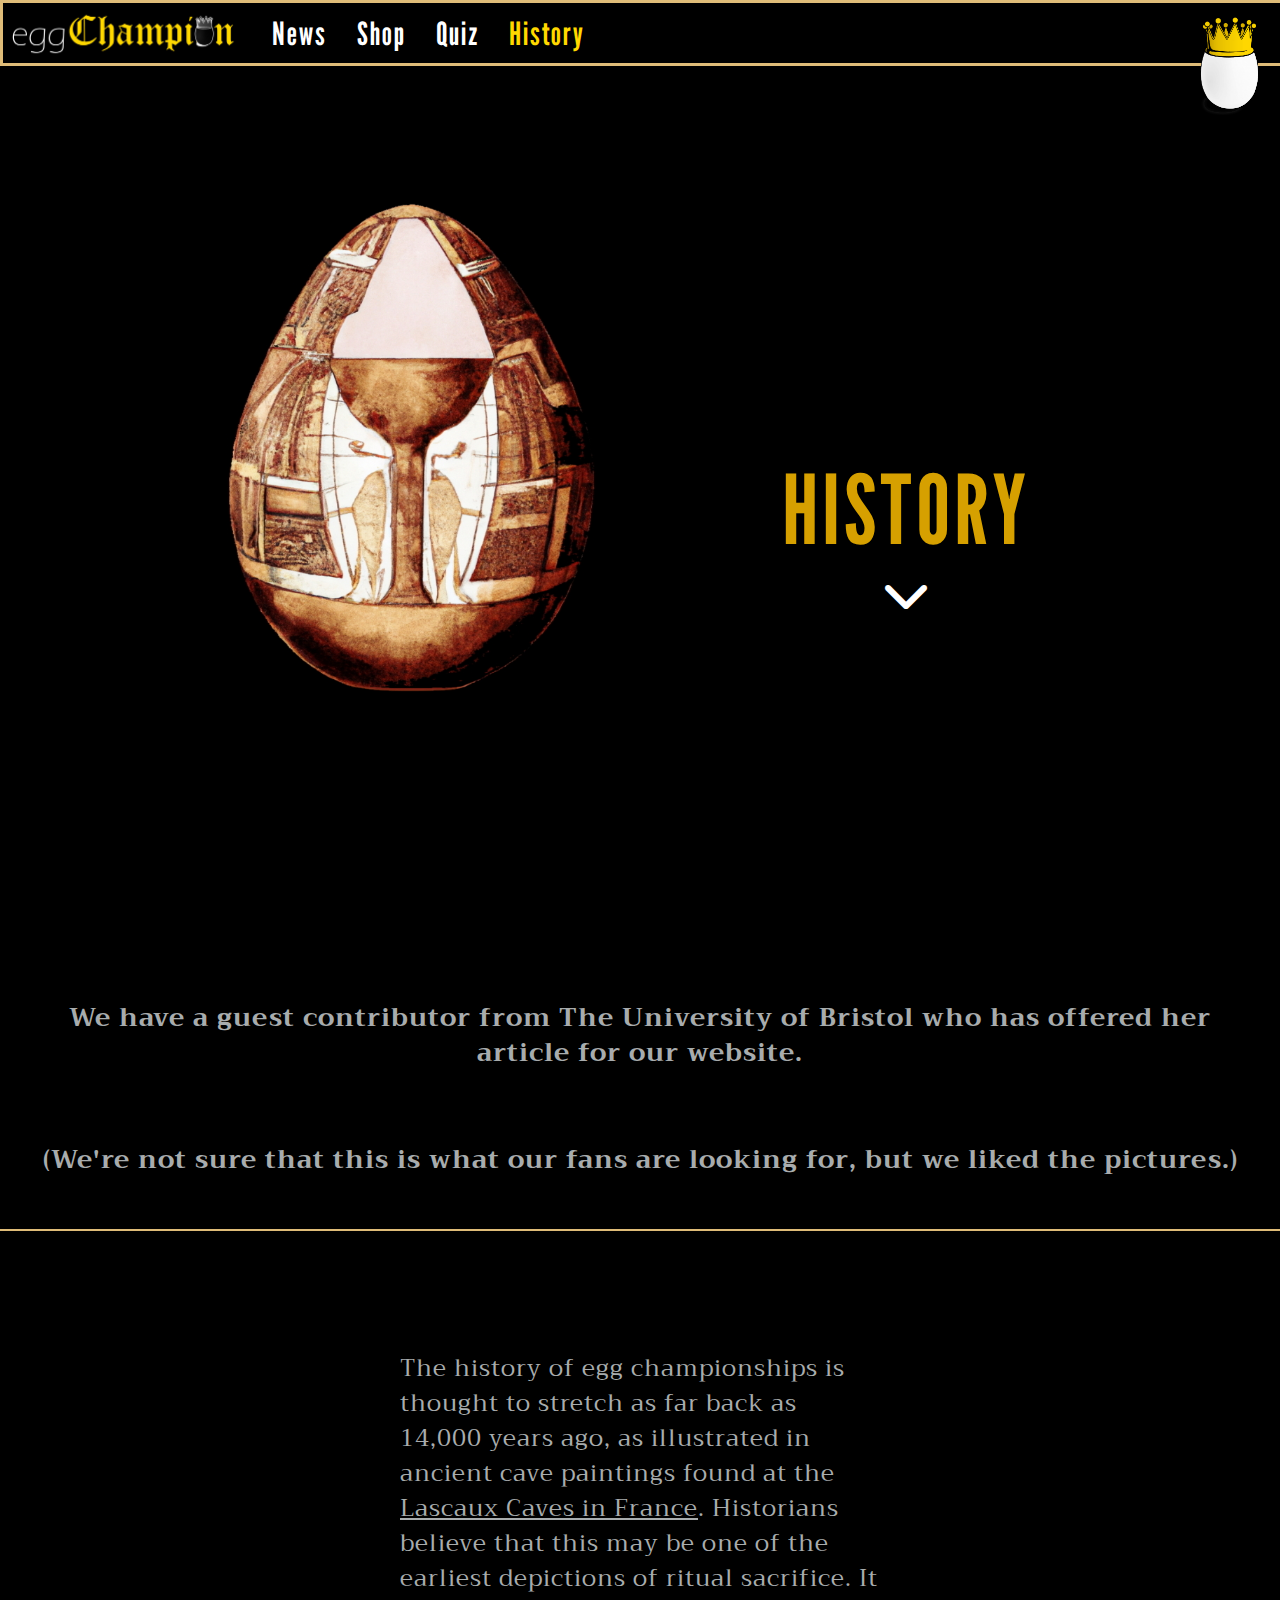
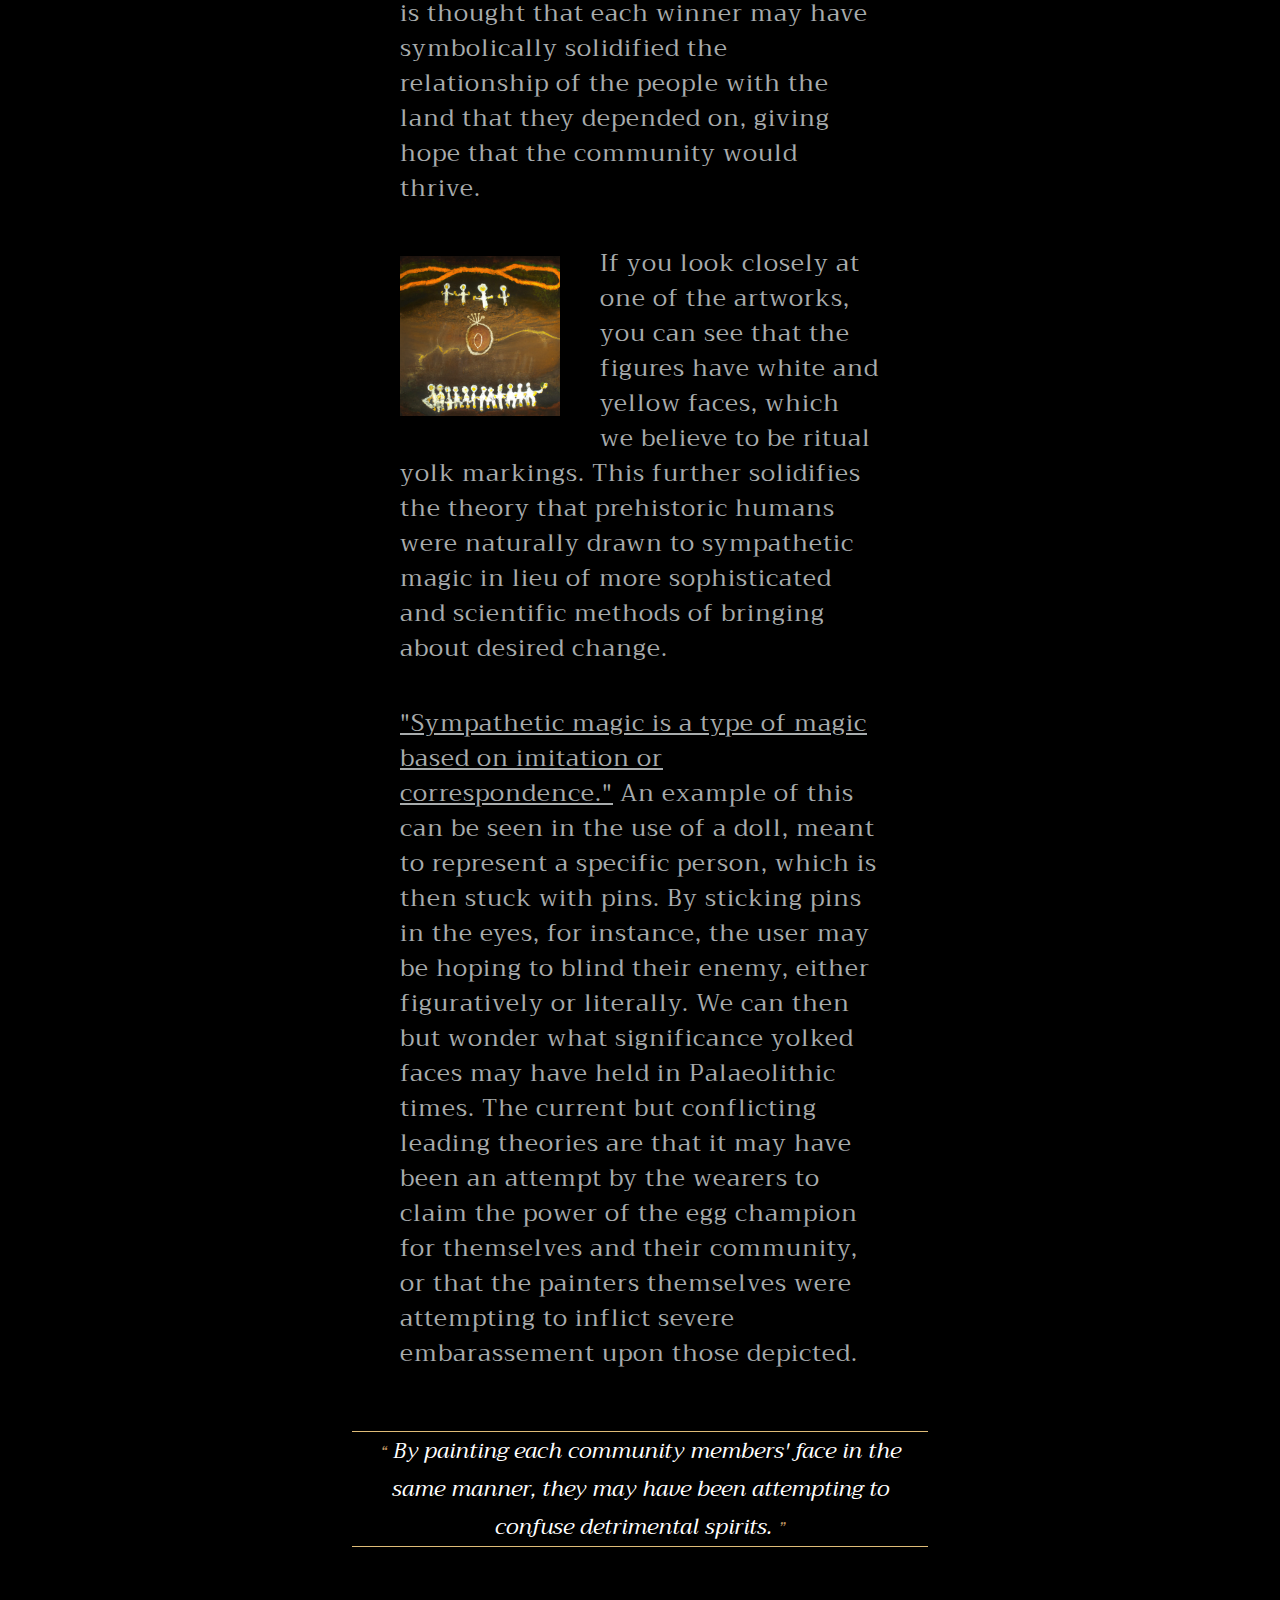
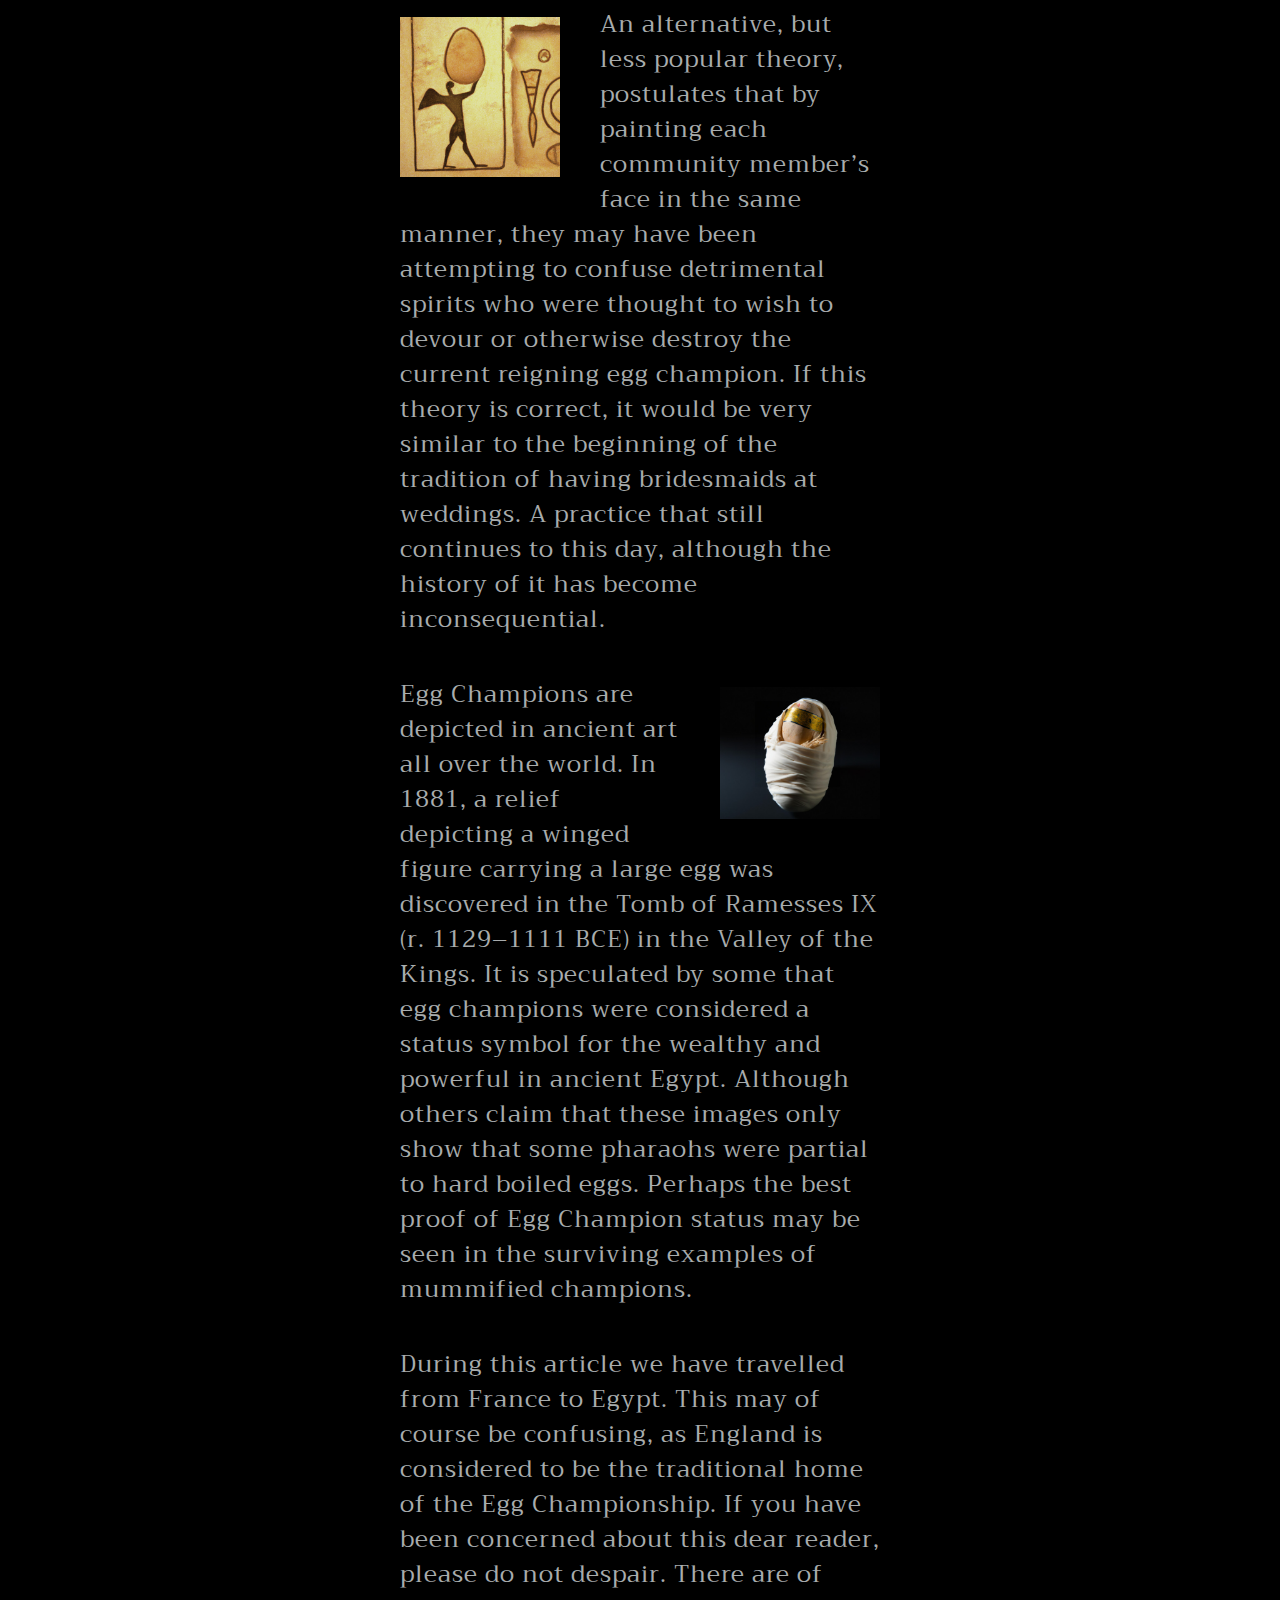
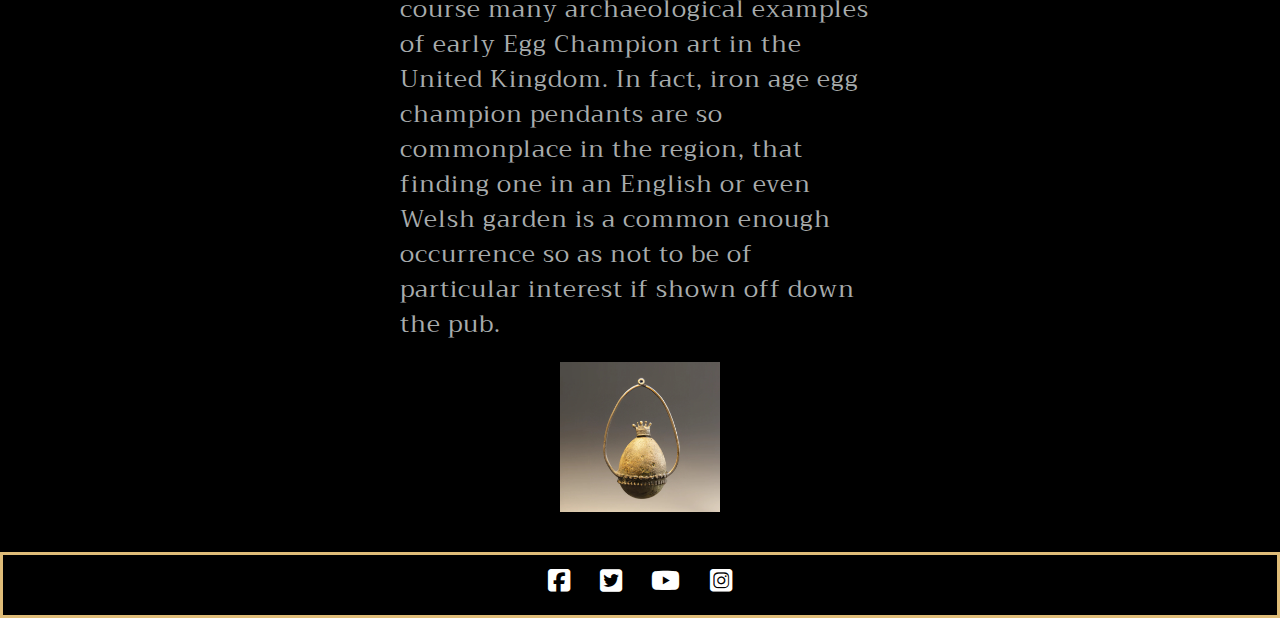
==== history.html @ 376326e5 "Tidy padding on all pages, in all views" ====
<!DOCTYPE html>
<html lang="en">
<head>
  <meta charset="utf-8">
  <meta name="viewport" content="width=device-width">
  <title>Egg Champion</title>
	<link rel="stylesheet" href="https://cdnjs.cloudflare.com/ajax/libs/font-awesome/6.2.0/css/all.min.css">
  <link href="assets/css/style.css" rel="stylesheet" type="text/css">
	<meta name="description"
    content="The official home of Egg Champion. Containing up-to-date sports news, history of this noble tradition, and tasteful merchandise.">
  <meta name="keywords" content="egg, champion, home page">
  <meta name="author" content="Egg Champion">
</head>
<body>
<!-- 	Menu -->
  <header>
		<a href="index.html">
			<img src="assets/images/left-logo-words.jpg" alt="Egg Champion Logo" id="left-logo">
		</a>
		<nav>
			<ul id="menu">
				<li>
					<a href="index.html"><img src="assets/images/right-logo.png" alt="Logo" id="left-logo-mobile-view"></a>
				</li>
				<li>
					<a href="news.html" aria-label="Go to our news page" class="not-active">News</a>
				</li>
				<li>
					<a href="shop.html" aria-label="Buy some tasteful merchandise" class="not-active">Shop</a>
				</li>
				<li>
					<a href="quiz.html" aria-label="Do our quiz" class="not-active">Quiz</a>
				</li>
				<li>
					<a href="history.html" aria-label="Go to our history page" class="active">History</a>
				</li>
			</ul>
		</nav>
	</header>
	<div id="right-logo"></div>
	<!-- 	Big Egg image and title -->
	<div class="title-div">
		<div class="title-text-container">
			<div class="title-image-and-text">
				<img src="assets/images/history-egg.jpg" alt="Ancient Egyptian Egg" class="title-img-size">
				<div class="title-text" id="history-title-text">
					<h1>History</h1>
					<a id="chevron7" href="#article" <i class="fa-solid fa-chevron-down"></i></a>
				</div>
			</div>
		</div>
	</div>
<!-- Article Intro -->
	<div class="page-intro margin-bottom mobile-padding">
		<p id="article">We have a guest contributor from The University of Bristol who has offered her article for our website.</p>
		<br>
		<p>(We're not sure that this is what our fans are looking for, but we liked the pictures.)</p>
		<br>
	</div>
	<hr>
<!-- 	Article  -->
	<div id="history-box">
		<div id="article">
		<div>
			<p class="article-text">
				The history of egg championships is thought to stretch as far back as 14,000 years ago, as illustrated in ancient cave paintings found at the <a href="https://simple.wikipedia.org/wiki/Lascaux" target="_blank">Lascaux Caves in France</a>. Historians believe that this may be one of the earliest depictions of ritual sacrifice. It is thought that each winner may have symbolically solidified the relationship of the people with the land that they depended on, giving hope that the community would thrive. 
			</p>
			<div>
				<figure>
        	<img src="assets/images/cave-art.png" class="img-left-wrap">
      	</figure>
			</div>
			<p class="article-text">
				If you look closely at one of the artworks, you can see that the figures have white and yellow faces, which we believe to be ritual yolk markings. This further solidifies the theory that prehistoric humans were naturally drawn to sympathetic magic in lieu of more sophisticated and scientific methods of bringing about desired change.
			</p>
		</div>
			<p class="article-text">
				 <a href="https://en.wikipedia.org/wiki/Sympathetic_magic#:~:text=Sympathetic%20magic%2C%20also%20known%20as,based%20on%20imitation%20or%20correspondence" target="_blank">"Sympathetic magic is a type of magic based on imitation or correspondence."</a> An example of this can be seen in the use of a doll, meant to represent a specific person, which is then stuck with pins. By sticking pins in the eyes, for instance, the user may be hoping to blind their enemy, either figuratively or literally. We can then but wonder what significance yolked faces may have held in Palaeolithic times. The current but conflicting leading theories are that it may have been an attempt by the wearers to claim the power of the egg champion for themselves and their community, or that the painters themselves were attempting to inflict severe embarassement upon those depicted.  
			</p>
			<div>
				<blockquote>
					By painting each community members' face in the same manner, they may have been attempting to confuse detrimental spirits.
				</blockquote>
			</div>
			<div>
			<figure>
        <img src="assets/images/egyptian-art.png" alt="Ancient Egyptian Art" class="img-left-wrap">
      </figure>
		</div>
		<p class="article-text">
				An alternative, but less popular theory, postulates that by painting each community member’s face in the same manner, they may have been attempting to confuse detrimental spirits who were thought to wish to devour or otherwise destroy the current reigning egg champion. If this theory is correct, it would be very similar to the beginning of the tradition of having bridesmaids at weddings. A practice that still continues to this day, although the history of it has become inconsequential. 
		</p>
		<div>
			<figure>
       	<img src="assets/images/egg-mummy.jpg" alt="Ancient Egyptian Egg Champion" class="img-right-wrap">
     	</figure>
		</div>
		<div>
			<p class="article-text">
				Egg Champions are depicted in ancient art all over the world. In 1881, a relief depicting a winged figure carrying a large egg was discovered in the Tomb of Ramesses IX (r. 1129–1111 BCE) in the Valley of the Kings. It is speculated by some that egg champions were considered a status symbol for the wealthy and powerful in ancient Egypt. Although others claim that these images only show that some pharaohs were partial to hard boiled eggs. Perhaps the best proof of Egg Champion status may be seen in the surviving examples of mummified champions. 
			</p>
			<p class="article-text">
				During this article we have travelled from France to Egypt. This may of course be confusing, as England is considered to be the traditional home of the Egg Championship. If you have been concerned about this dear reader, please do not despair. There are of course many archaeological examples of early Egg Champion art in the United Kingdom. In fact, iron age egg champion pendants are so commonplace in the region, that finding one in an English or even Welsh garden is a common enough occurrence so as not to be of particular interest if shown off down the pub.  
			</p>
		</div>
		<div>
			<figure>
        <img src="assets/images/pendant.jpg" id="necklace">
      </figure>
		</div>
	</div>
	</div>
	<footer>
		<ul class="social-networks">
			<li><a href="https://www.facebook.com" target="_blank"><i class="fa-brands fa-square-facebook"></i></a></li>
			<li><a href="https://www.twitter.com" target="_blank"><i class="fa-brands fa-square-twitter"></i></a></li>
			<li><a href="https://www.youtube.com/@egg_champion" target="_blank"><i class="fa-brands fa-youtube"></i></a></li>
			<li><a href="https://www.instagram.com/eggchampion/" target="_blank"><i class="fa-brands fa-square-instagram"></i></a></li>
		</ul>
	</footer>
</body>
</html>
---- assets/css/style.css ----
@import url(https://fonts.googleapis.com/css2?family=IM+Fell+Double+Pica&family=Trirong&family=League+Gothic);

* {
	margin:0;
	padding:0;
	border:0;
}

body {
	font-family: Trirong;
	color: white;
	background-color: black;
}

h1, h2, h3, h4 {
	font-family: "League Gothic";
	letter-spacing: 4px;
	color: #D6A000;
}

p {
	letter-spacing: 1px;
	line-height: 35px;
}

#left-logo {
	height: 100%;
	width: auto;
	float: left;
}

#left-logo-mobile-view {
	display: none;
}

#menu {
	font-size: 200%;
	list-style: none;
	letter-spacing: 2px;
	line-height: 60px;
}

#menu li {
	float: left;
	margin-left: 30px;
}

#menu a {
	font-family: "League Gothic";
	text-decoration: none;
}

#menu a:hover, #chevron1:hover, #chevron2:hover, #chevron3:hover, #chevron4:hover, #chevron5:hover, #chevron6:hover, #chevron7:hover, #chevron8:hover {
	color: #FFD800;
}

.active {
	color: #FFD800;
} 

.not-active {
	color: white;
}

header {
	background-color: black;
	height: 60px;
  border: 3px solid #dfbc78;
  width: 100vw;
  position: fixed;
  top: 0;
  left: 0;
	z-index: 2;
}

#right-logo {
  height: 100px;
  width: 100px;
  background-image: url("../images/right-logo.png");
  background-repeat: no-repeat;
  background-size: contain;
  background-position: right top;
  position: fixed;
  top: 15px;
  right: 15px;
	z-index: 3;
}

#big-egg-1 {
	height: 100vh;
	background: url("../images/big-egg-1.jpg") no-repeat center;
	background-size: cover;
	overflow: hidden;
	margin-top: 66px;
}

.text-container {
  position: relative;
  height: 100%;
}

#big-egg-1-text {
	font-size: 300%;
	font-family: "League Gothic";
	text-transform: uppercase;
	position: absolute;
	top: 50%;
  left: 80%;
  transform: translate(-50%, -50%);
	text-align: center;
}

#big-egg-1-mobile-text, #big-egg-2-mobile-text, #big-egg-3-mobile-text {
	display: none;
}

#big-egg-2 {
	height: 100vh;
	background: url("../images/big-egg-2.jpg") no-repeat center;
	background-size: contain;
	overflow: hidden;
}

#big-egg-2-text {
	font-size: 300%;
	font-family: "League Gothic";
	text-transform: uppercase;
	position: absolute;
	top: 50%;
  left: 20%;
  transform: translate(-50%, -50%);
	text-align: center;
}

#big-egg-3 {
	height: 100vh;
	background: url("../images/big-egg-3.jpg") no-repeat center;
	background-size: contain;
	overflow: hidden;
}

#big-egg-3-text {
	font-size: 300%;
	font-family: "League Gothic";
	text-transform: uppercase;
	position: absolute;
	top: 85%;
  left: 50%;
  transform: translate(-50%, -50%);
	text-align: center;
}

/* Title image and text for News, Shop, Quiz, Thankyou & History */

.title-div {
	height: 100vh;
}

.title-text-container {
	position: relative;
  height: 100%;
}

.title-image-and-text {
	position: absolute;
	top: 50%;
  left: 32%;
  transform: translate(-50%, -50%);
	object-fit: contain;
}

.title-img-size {
	height: 60vh;
	width: auto;
}

.title-text {
	font-size: 300%;
	font-family: "League Gothic";
	text-transform: uppercase;
	position: absolute;
  top: 50%;
  left: 100%;
	z-index: 2;
	text-align: center;
	white-space: nowrap;
}

#history-title-text {
	margin-left: 40%;
}

#egg-quiz-title-text {
	margin-left: 11%;
}

#news-title-text {
	margin-left: 50%;
}

#shop-title-text {
	margin-left: 52%;
}

#answers-title-text {
	margin-left: 3%;
}

/* ---------------------------------------------------- */

#chevron1, #chevron2, #chevron3, #chevron4, #chevron5, #chevron6, #chevron7, #chevron8 {
	color: white;
	text-decoration: none;
}

#quiz-egg {
	height: 100vh;
	background: url("../images/quiz-egg.jpg") no-repeat left;
	background-size: contain;
	overflow: hidden;
	margin-top: 66px;
}

input[name="mayo"] {
	accent-color: #313131;
}

.margin-bottom {
	margin-bottom: 120px;
}

#quiz-egg-text, #history-egg-text, #shop-egg-text, #news-egg-text {
	font-size: 300%;
	font-family: "League Gothic";
	text-transform: uppercase;
	position: absolute;
	top: 50%;
  left: 65%;
  transform: translate(-50%, -50%);
	text-align: center;
}

#small-print-right {
	float: right;
	margin-right: 5%;
	color: #A8ACAD;
	font-size: 16px;
}

#egg-quiz {
	margin-top: 40px;
	background: url("../images/toast.jpg") no-repeat center center;
	background-color: #313131;
	background-size: 60%;
}

#form {
	color: #F4F4F4;
	font-size: 24px;
	text-align: center;
}

#egg-quiz h2 {
	color: #F4F4F4;
	font-family: Trirong;
	font-weight: 550;
	letter-spacing: 2px;
	padding: 10px 20px;
	font-size: 26px;
}

table {
	margin-left:auto; 
  margin-right:auto;
  margin-bottom: 10px;
  text-align: center;
}

#history-egg {
	height: 100vh;
	background: url("../images/history-egg.jpg") no-repeat left;
	background-size: contain;
	overflow: hidden;
	margin-top: 66px;
}

select {
	font-size: 100%;
	color: black;
	border-radius: 10px;
	padding: 5px;
	background-color: #F4F4F4;
}

/* found this code here - https://stackoverflow.com/questions/3313456/css-borders-between-table-columns-only */
table td + td { 
	border-left:2px solid #F4F4F4; 
}
/* above */

input {
	font-size: 100%;
	border-radius: 10px;
	padding: 5px;
	background-color: #F4F4F4;
}

button {
	font-size: 100%;
	border-radius: 10px;
	padding: 5px;
	background-color: #DFBC78;
}

#reset {
	background-color: transparent;
	color: #F4F4F4;
}

input:hover {
	background-color: #DFBC78;
}
      
select:hover {
  background-color: #DFBC78;
}

#small-print-left {
	margin-left: 5%;
	color: #A8ACAD;
}

/* Took code for iframe-container and iframe from [w3schools] (https://www.w3schools.com/howto/howto_css_responsive_iframes.asp) and [Stack Overflow] (https://stackoverflow.com/questions/8366957/how-to-center-an-iframe-horizontally) */

.iframe-container {
	position: relative;
  overflow: hidden;
  padding-top: 56.25%;
}

iframe {
	position: absolute;
  top: 0;
  left: 0;
  bottom: 0;
  right: 0;
  width: 70%;
  height: 70%;
	display: block;
	margin: 0 auto;
}

footer {
	height: 60px;
	background-color: black;
	border: 3px solid #dfbc78;
/* 	position: fixed;
	width: 100vw; */
	bottom: 0;
}

.social-networks {
	text-align: center;
	line-height: 60px;
}

.social-networks li {
	display: inline;
}

#youtube-button, .social-networks i {
	font-size: 160%;
	padding: 1%;
	color:white;
}

#youtube-button:hover, li i:hover {
	color: #FFD800;
}

.active {
	color: #FFD800;
}

/* Took this class code from https://www.thoughtco.com/wrapping-text-around-image-3466530#:~:text=Enter%20.,the%20text%20wraps%20around%20it. And edited it*/
.img-right-wrap {
	float: right; 
	padding: 30px 80px 30px 40px;
	width: 25%;
}

.img-left-wrap {
	float: left; 
	padding: 30px 40px 30px 80px;
	width: 25%;
}

#article {
	padding: 20px 0;
	background: rgba(0,0,0,0.80);
}

.article-text {
	font-size: 24px;
	padding: 20px 80px 20px 80px;
	color: #A8ACAD;
}

.article-text a{
	text-decoration: underline; 
	color: #A8ACAD;
}

/* Partly stolen from https://css-tricks.com/snippets/css/simple-and-nice-blockquote-styling/ and http://www.java2s.com/Code/HTMLCSS/Tags/borderforblockquote.htm*/
blockquote {
	text-align: center;
  quotes: "“" "”" "‘" "’";
	font-size: 22px;
	font-style: italic;
	width: 90%;
	margin: 40px auto;
	
	border-top-style: solid;
  border-top-width: 1px;
  border-top-color: #dfbc78;
	
	border-bottom-style: solid;
  border-bottom-width: 1px;
  border-bottom-color: #dfbc78;
}

/* Next two are partly stolen from https://css-tricks.com/quoting-in-html-quotations-citations-and-blockquotes/ */
blockquote::before {
  content: open-quote;
	font-size: 18px;
	color: #bb9260;
}

blockquote::after {
  content: close-quote;
	font-size: 18px;
	color: #bb9260;
}

#necklace {
	width: 25%;
	display: block;
  margin-left: auto;
  margin-right: auto;
	margin-bottom: 20px;
}

hr {
	border: 1px solid #dfbc78;
}

#history-box {
	background-image: url("../images/egg-timer.jpg");
	background-repeat: no-repeat;
	background-size: cover;
	background-attachment: fixed;
	width: 50%;
	margin: 0 auto;
}

#shop-egg {
	height: 100vh;
	background: url("../images/shop-egg.jpg") no-repeat left;
	background-size: contain;
	overflow: hidden;
	margin-top: 66px;
}

#shop-box {
	background-image: url("../images/feet.jpg");
  background-repeat: no-repeat;
  background-size: contain;
	background-position: center right;
	margin-right: 220px;
}

#shop-info {
  font-size: 26px;
  text-align: center;
  color: #A8ACAD;
  padding-top: 40px;
	padding-bottom: 40px;
	background: rgba(0,0,0,0.80);
	line-height: 2;
}

.zazzle-image {
	max-width: 80%;
	max-height: auto;
}

/* Took the next two blocks from https://www.w3schools.com/howto/howto_css_three_columns.asp. Spliced with zazzle code. I don't understand what the point of 'content' is here */
.column {
	float: left;
  width: 33.33%;
	text-align: center;
	line-height:150%;
	padding: 120px 0;
}

.left, .right {
  width: 33.33%;
}

.middle {
  width: 33.33%;
}

.row {
	background: #313131;
}

.row:after {
  content: "";
  display: table;
  clear: both;
}

.shop-links {
	color: white;
	text-decoration: none; 
	text-align: center;
	font-size: 24px;
}

#news-egg {
	height: 100vh;
	background: url("../images/news-egg.jpg") no-repeat left;
	background-size: contain;
	overflow: hidden;
	margin-top: 66px;
}

#results, #shop-info, #article {
	padding-top: 100px;
}

.page-intro {
	font-size: 26px;
  text-align: center;
  color: #A8ACAD;
	line-height: 2;
	font-weight: bold; 
	padding-bottom: 20px;
}

a {
	font-family: Trirong;
	color: #A8ACAD;
}

a:hover {
	color: #FFD800;
}

#menu a:hover {
	color: #FFD800;
}

.vs-background {
	height: 100vh;
	background: url("../images/vs-background.jpg") no-repeat center;
	background-size: cover;
	overflow: hidden;
	border: 3px solid #dfbc78;
}

#vs-background-flipped {
	height: 100vh;
	background: url("../images/vs-background-flipped.jpg") no-repeat center;
	background-size: cover;
	overflow: hidden;
	border: 3px solid #dfbc78;
}

.vs-background-text {
	font-size: 500%;
	font-family: "League Gothic";
	text-transform: uppercase;
	position: absolute;
	top: 50%;
  left: 50%;
  transform: translate(-50%, -50%);
	text-shadow: -10px 10px 1px black;
	z-index: 2;
}

.vs-background-text-2 {
	font-size: 200%;
	font-family: "League Gothic";
	text-transform: uppercase;
	position: absolute;
	top: 10%;
  left: 10%;
  transform: translate(-50%, -50%);
	text-shadow: -10px 10px 1px black;
}

.vs-name-left {
	font-size: 200%;
	font-family: "League Gothic";
	text-transform: uppercase;
	top: 70vh;
  left: 25vw;
  transform: translate(-50%, -50%);
	text-shadow: -10px 10px 1px black;
	z-index: 1;
	position: absolute;
  text-align: center;
}

.vs-name-right {
	font-size: 200%;
	font-family: "League Gothic";
	text-transform: uppercase;
	top: 70vh;
  left: 74.5vw;
  transform: translate(-50%, -50%);
	text-shadow: -10px 10px 1px black;
	z-index: 1;
	position: absolute;
  text-align: center;
}

.winner {
	font-size: 600%;
	font-family: "League Gothic";
	text-transform: uppercase;
	position: absolute;
  top: 45%;
  left: 30%;
	transform: rotate(-20deg)
             skew(-20deg);
	text-shadow: 3px 0 0 #000, 0 -3px 0 #000, 0 3px 0 #000, -3px 0 0 #000;
	z-index: 2;
}

#round2, #round3 {
	font-size: 200%;
	font-family: "League Gothic";
	text-transform: uppercase;
	position: absolute;
	top: 10%;
  left: 10%;
  transform: translate(-50%, -50%);
	text-shadow: -10px 10px 1px black;
}

#results {
	font-size: 500%;
	font-family: "League Gothic";
	text-transform: uppercase;
	text-align: center;
	Margin-bottom: 20px;
}

.vs-left {
	position: absolute;
	top: 50%;
  left: 25%;
  transform: translate(-50%, -50%);
	object-fit: contain;
}

.vs-right {
	position: absolute;
	top: 50%;
  left: 75%;
  transform: translate(-50%, -50%);
	object-fit: contain;
}

.img-size {
	height: 60vh;
	width: auto;
}

/* Thankyou page */

#answers {
	font-family: Trirong;
	font-size: 2em;
	text-transform: none;
	margin-bottom: 100px;
	text-align: center;
}

.questions {
	text-decoration: underline solid #dfbc78 2px;
	color: #dfbc78;
	font-weight: bold;
}

@media screen and (min-width: 1366px) and (max-width: 1618px) {
	#quiz-egg-text, #history-egg-text, #shop-egg-text, #news-egg-text {
	  left: 75%;
	}

	#big-egg-1-text {
		left: 85%;
	}

	#big-egg-2-text {
		left: 15%;
	}

	#history-box {
		width: 70%;
	}
}

@media screen and (max-width: 1365px) {
	#big-egg-1, #big-egg-2, #big-egg-3, #history-egg, #shop-egg, #news-egg, #quiz-egg {
		height: 60vh;
		background-position: center center;
	}
	
	.margin-bottom {
		margin-bottom: 0;
	}

	#big-egg-1-text, #big-egg-2-text, #big-egg-3-text, #history-egg-text, #news-egg-text, #quiz-egg-text, #shop-egg-text {
		display: none;
	}

	#big-egg-1-mobile-text, #big-egg-2-mobile-text, #big-egg-3-mobile-text {
		display: block;
		font-size: 200%;
		font-family: "League Gothic";
		text-transform: uppercase;
		text-align: center;
	}

	#shop-box {
	  margin: 0;
		padding: 0;
		background: transparent;
	}

	#shop-info {
		padding: 10px;
	}

	.mobile-padding {
		padding: 0 30px;
	}

/* Quiz */

	#egg-quiz {
		background-size: cover;
	}

@media screen and (max-width: 912px) {
	.img-size {
		width: 40vw;
		height: auto;
	}

	.winner {
		font-size: 5vw;
		text-shadow: none;
		background-color: black;
		top: 48%;
  	left: 33%;
	}

	.vs-background-text {
		font-size: 10vw;
		text-shadow: none;
		background-color: black;
		padding: 4px;
	}

	.vs-background-text-2, #round2, #round3 {
		font-size: 10vw;
		text-shadow: none;
		background-color: black;
		text-align: center;
		top: 10%;
	  left: 50%;
		margin-top: 10%;
		padding: 4px;
	}

	.vs-name-left {
		font-size: 5vw;
		top: 70%;
	  left: 25%;
		text-shadow: none;
		background-color: black;
		padding: 4px;
		position: relative;
	}

	.vs-name-right {
		font-size: 5vw;
		top: 70%;
	  left: 74.5%;
		text-shadow: none;
		background-color: black;
		padding: 4px;
		position: relative;
	}

	.column {
		float: none;
  	width: 100%;
		text-align: center;
		line-height:150%;
		padding: 20px 0;
	}

	.zazzle-image {
		width: 70vw;
	}

/* 	Page title image and text for news, shop, quiz & history */
	
	.title-text {
		position: static;
		margin: 0 auto;
		font-size: 150%;
		white-space: normal;
	}

	.title-image-and-text {
		top: 50%;
	  left: 50%;
	}

	.title-img-size {
		width: 60vw;
		height: auto;
	}

	#form {
	font-size: 18px;
}

	#egg-quiz h2 {
		font-size: 16px;
	}

	#small-print-left {
		margin-left: 30px;
	}

	#history-title-text, #egg-quiz-title-text, #news-title-text, #shop-title-text {
		margin-left: 0;
	}

}

/* 	---------------------------- */
	
@media screen and (max-width: 689px) {
	#left-logo {
		display:none;
	}

	#right-logo {
		display:none;
	}

	#left-logo-mobile-view {
		display: inline;
		height: 60px;
		margin-left: -12px;
	}

	#menu li {
		margin-left: 15px;
	}

	/* 	Index */
	#big-egg-2, #big-egg-3 {
		background-size: cover;
	}

	/* 	History */
	#article {
		padding: 6px 6px;
		background: rgba(0,0,0,0.80);
	}

	#history-box {
		background-image: none;
		width: 100%;
		margin: 0;
	}

 	.page-intro {
		font-size: 18px;
	}

	#shop-info {
	  font-size: 18px;
	}
	
	.article-text {
		font-size: 16px;
		padding: 13px 13px;
		color: #A8ACAD;
	}

	blockquote {
		font-size: 18px;
		margin-top: 15px;
	}

	.shop-links {
		color: white;
		text-decoration: none; 
		text-align: center;
		font-size: 18px;
	}

	.img-right-wrap, .img-left-wrap, #necklace {
		float: none;
		padding: 0;
		width: 80vw;
		margin: auto 0;
	}
}

@media screen and (max-width: 355px) {
	#menu {
    font-size: 140%;
	}
}

@media screen and (min-width: 944px) and (max-width: 1417px) { 
  #big-egg-1, #big-egg-2, #big-egg-3, .container {
		height: 70vw;
	}

	#big-egg-1-text, #big-egg-2-text, #big-egg-3-text {
		position: static;
		text-align: center;
		font-size: 400%;
	}

	#egg-quiz {
		background-size: cover;
	}
	
}

@media screen and (max-width: 944px) {
	#left-logo {
		display:none;
	}

	#right-logo {
		display:none;
	}

	#left-logo-mobile-view {
		display: inline;
		height: 60px;
		margin-left: -12px;
	}

	#menu li {
		margin-left: 15px;
	}
	
	#big-egg-1, #big-egg-2, #big-egg-3, .container {
		height: 100vw;
	}

	#big-egg-1-text, #big-egg-2-text, #big-egg-3-text, #history-egg-text, #shop-egg-text {
	position: static;
	text-align: center;
	font-size: 200%;
	}

/* 	#quiz-egg, #history-egg, #shop-egg {
		width: 100%;
		background-position: center;
	} */

	#quiz-egg-text {
		position: static;
		font-size: 200%;
	}
	
	#egg-quiz {
		background-size: cover;
	}

	#egg-quiz-text {
		position: static;
		font-size: 200%;
	}

	.article-text {
		padding: 25px 10px;
		text-align: start;
	}

	#necklace {
		margin-bottom: 35px;
	}

	.img-right-wrap, .img-left-wrap, #necklace {
		float: none;
		padding: 10px;
		width: 90%;
	}

	.margin-bottom {
		margin-bottom: 10px;
	}
	
	#shop-box {
	  margin-right: 0;
		background: transparent;
		background-size: contain;
	}

	#shop-info {
		padding: 0 10px 40px 10px;
	}

	#shop-background {
		background: #313131;
	}

	.column {
  	width: 100%;
		text-align: center;
		line-height:150%;
		padding: 60px 0;
	}

	#history-box {
		background-position: center top;
		width: 85%;
		margin: 0 auto;
		background-attachment: fixed;
	}
	
}
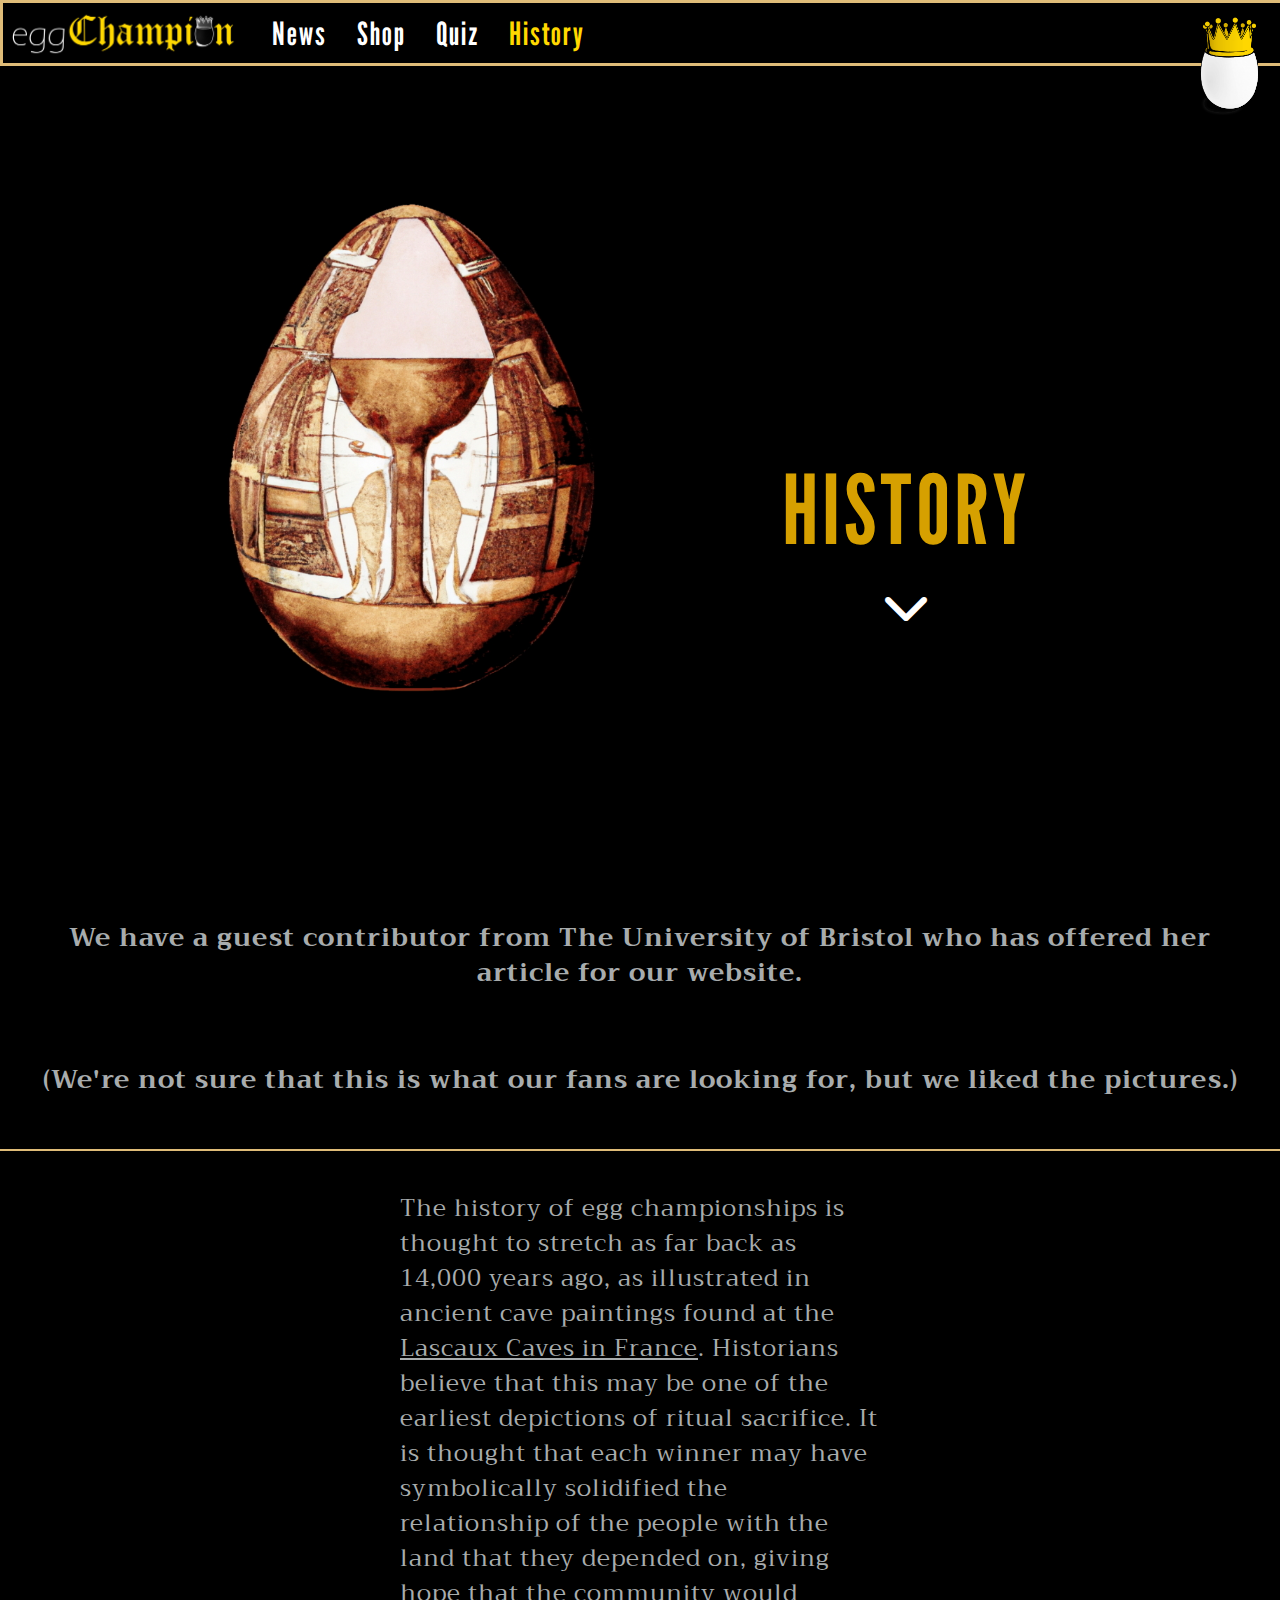
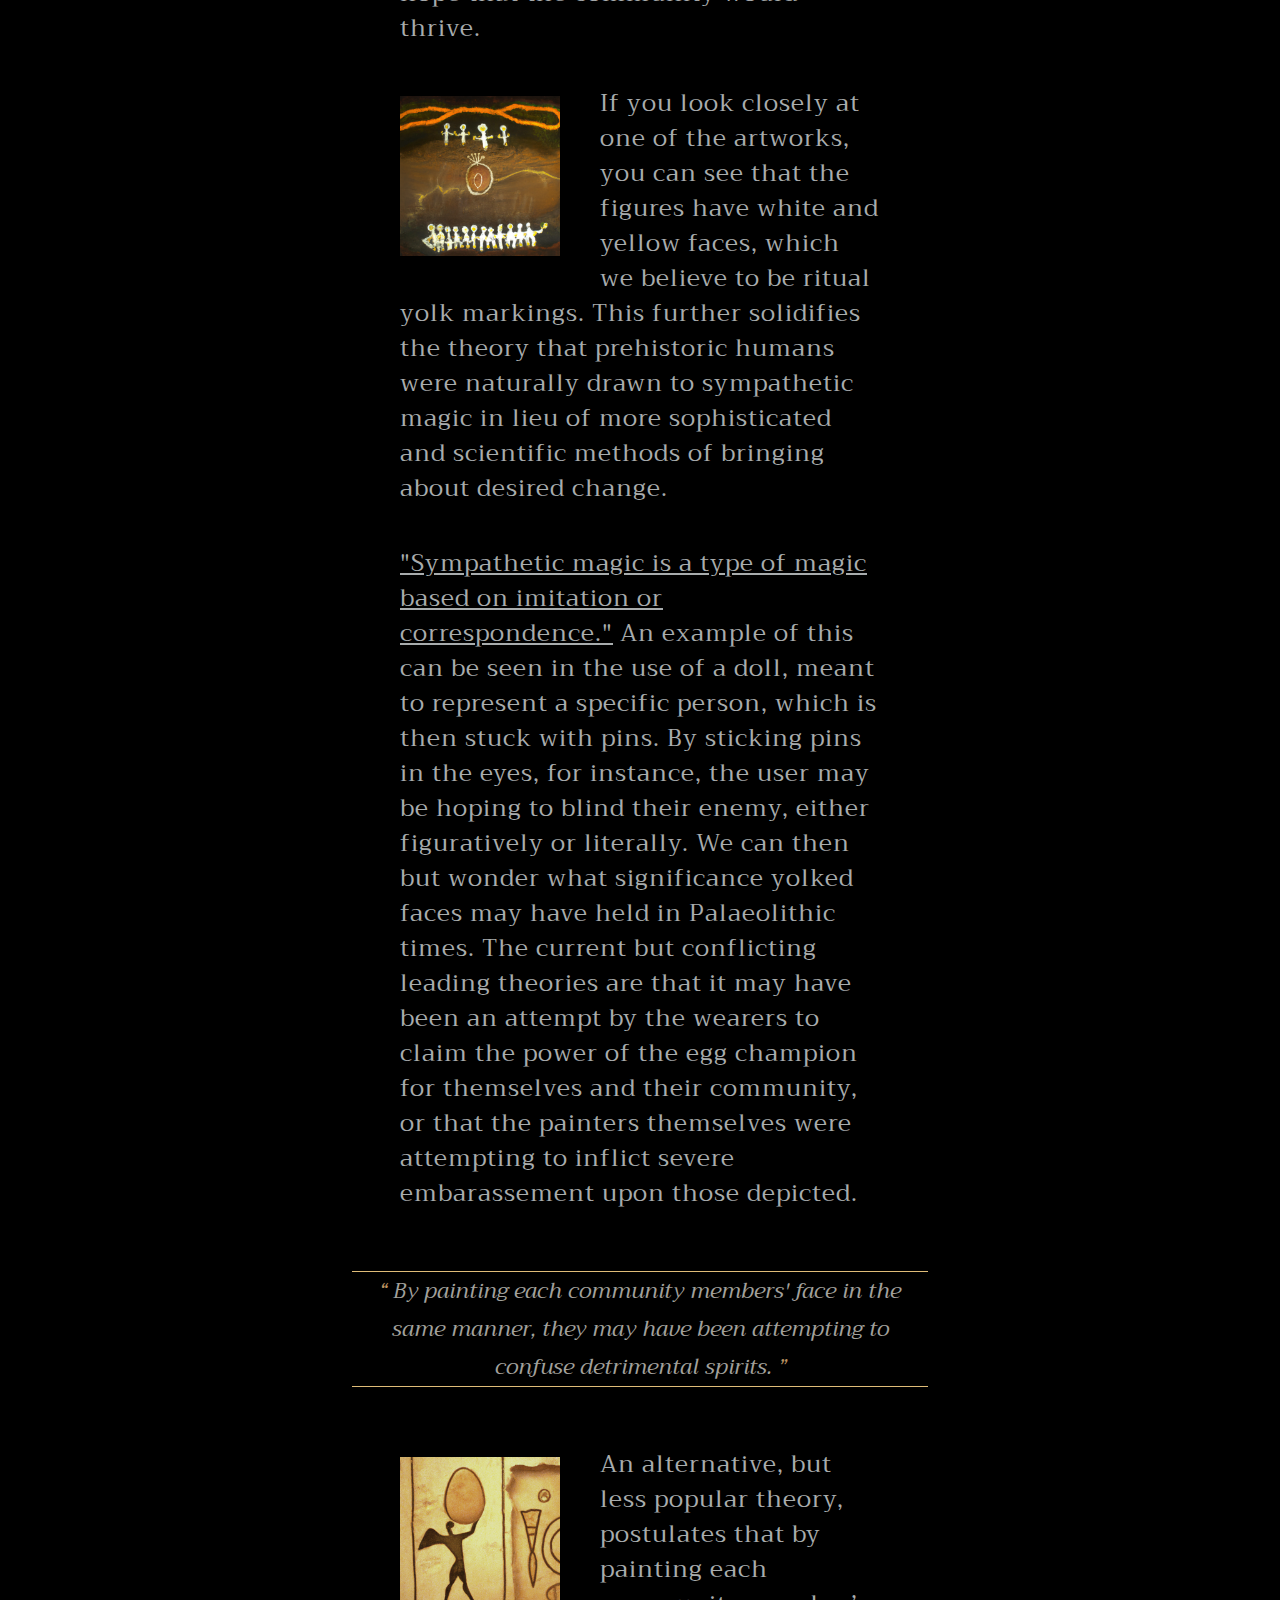
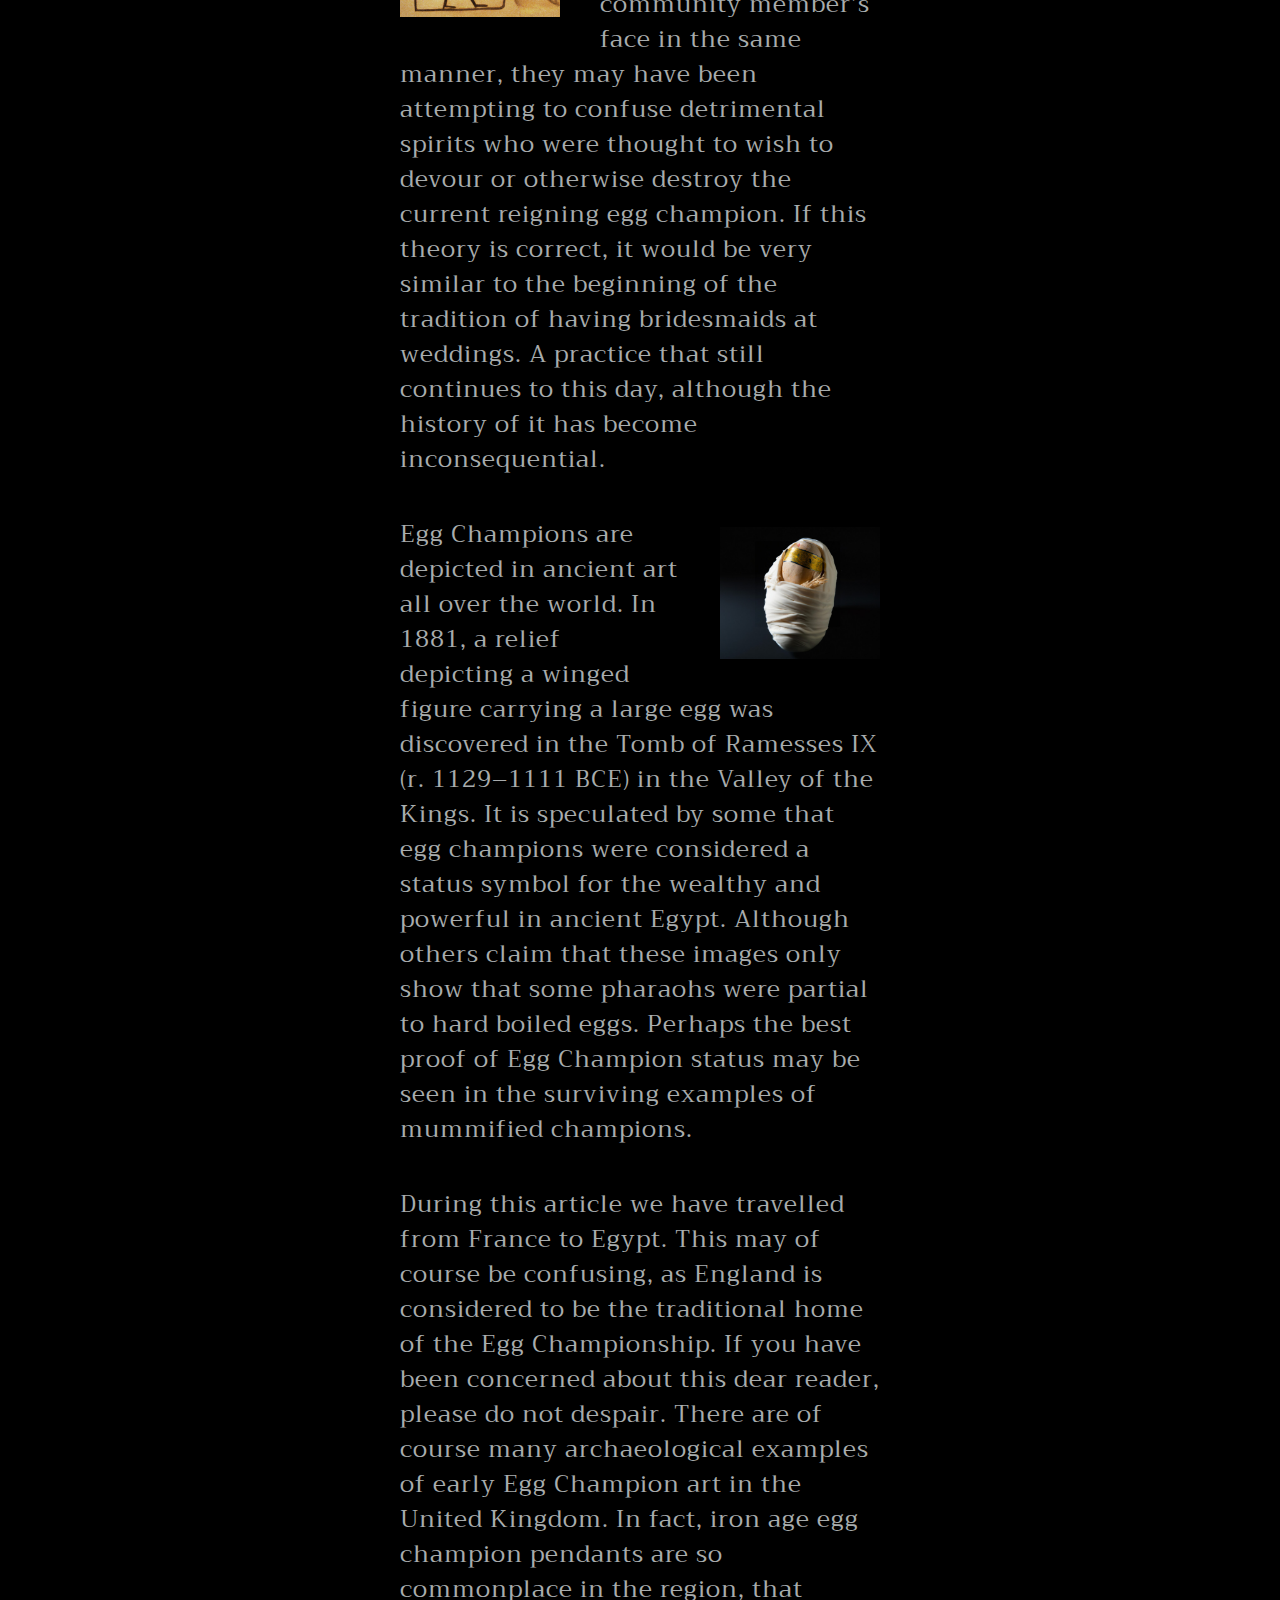
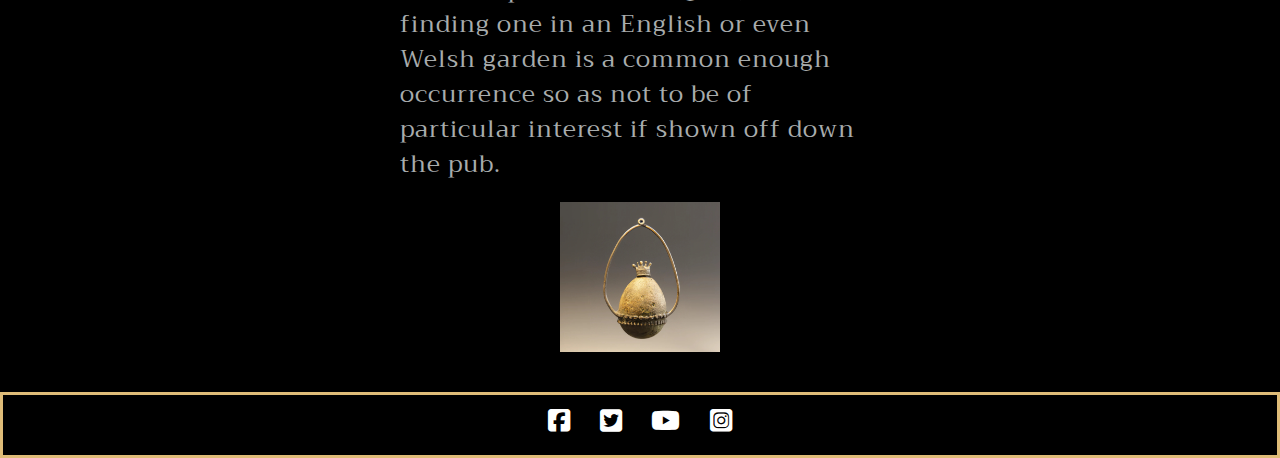
==== commit 3c03ced4: "Tidy CSS code into sections" ====
--- a/history.html
+++ b/history.html
@@ -40,7 +40,7 @@
 	<div id="right-logo"></div>
 	<!-- 	Big Egg image and title -->
 	<div class="title-div">
-		<div class="title-text-container">
+		<div class="text-container">
 			<div class="title-image-and-text">
 				<img src="assets/images/history-egg.jpg" alt="Ancient Egyptian Egg" class="title-img-size">
 				<div class="title-text" id="history-title-text">
--- a/assets/css/style.css
+++ b/assets/css/style.css
@@ -8,7 +8,7 @@
 
 body {
 	font-family: Trirong;
-	color: white;
+	color: #a2a19c;
 	background-color: black;
 }
 
@@ -22,6 +22,54 @@
 	letter-spacing: 1px;
 	line-height: 35px;
 }
+
+/* ------------------------------ Misc ----------------------------------- */
+
+#menu a:hover, #chevron1:hover, #chevron2:hover, #chevron3:hover, #chevron4:hover, #chevron5:hover, #chevron6:hover, #chevron7:hover, #chevron8:hover {
+	color: #FFD800;
+}
+
+#chevron1, #chevron2, #chevron3, #chevron4, #chevron5, #chevron6, #chevron7, #chevron8 {
+	color: white;
+	text-decoration: none;
+}
+
+#youtube-button, .social-networks i {
+	font-size: 160%;
+	padding: 1%;
+	color:white;
+}
+
+#youtube-button:hover, li i:hover {
+	color: #FFD800;
+}
+
+.active {
+	color: #FFD800;
+}
+
+hr {
+	border: 1px solid #dfbc78;
+}
+
+#results, #shop-info, #article {
+	padding-top: 100px;
+}
+
+.page-intro {
+	font-size: 26px;
+  text-align: center;
+  color: #A8ACAD;
+	line-height: 2;
+	font-weight: bold; 
+	padding-bottom: 20px;
+}
+
+a {
+	color: #A8ACAD;
+}
+
+/* ------------------------------ Header ----------------------------------- */
 
 #left-logo {
 	height: 100%;
@@ -50,7 +98,7 @@
 	text-decoration: none;
 }
 
-#menu a:hover, #chevron1:hover, #chevron2:hover, #chevron3:hover, #chevron4:hover, #chevron5:hover, #chevron6:hover, #chevron7:hover, #chevron8:hover {
+#menu a:hover {
 	color: #FFD800;
 }
 
@@ -86,6 +134,90 @@
 	z-index: 3;
 }
 
+/* ----------------------------- Footer ---------------------------------- */
+
+footer {
+	height: 60px;
+	background-color: black;
+	border: 3px solid #dfbc78;
+	bottom: 0;
+}
+
+.social-networks {
+	text-align: center;
+	line-height: 60px;
+}
+
+.social-networks li {
+	display: inline;
+}
+
+/* ------------------------- Page Title Text ------------------------------ */
+
+#big-egg-1-text, #big-egg-2-text, #big-egg-3-text, .title-text, #quiz-egg-text, #history-egg-text, #shop-egg-text, #news-egg-text {
+	font-size: 300%;
+	text-transform: uppercase;
+	position: absolute;
+	text-align: center;
+}
+
+#big-egg-1-text, #big-egg-2-text, #big-egg-3-text {
+	transform: translate(-50%, -50%);
+}
+
+/* ------Title image and text spacing for News, Shop, Quiz, Thankyou & History -----*/
+
+.title-div {
+	height: 100vh;
+}
+
+.text-container {
+	position: relative;
+  height: 100%;
+}
+
+.title-image-and-text {
+	position: absolute;
+	top: 50%;
+  left: 32%;
+  transform: translate(-50%, -50%);
+	object-fit: contain;
+}
+
+.title-img-size {
+	height: 60vh;
+	width: auto;
+}
+
+.title-text {
+  top: 50%;
+  left: 100%;
+	z-index: 2;
+	white-space: nowrap;
+}
+
+#history-title-text {
+	margin-left: 40%;
+}
+
+#egg-quiz-title-text {
+	margin-left: 11%;
+}
+
+#news-title-text {
+	margin-left: 50%;
+}
+
+#shop-title-text {
+	margin-left: 52%;
+}
+
+#answers-title-text {
+	margin-left: 3%;
+}
+
+/* --------------------------- Index Page -------------------------------- */
+
 #big-egg-1 {
 	height: 100vh;
 	background: url("../images/big-egg-1.jpg") no-repeat center;
@@ -94,20 +226,9 @@
 	margin-top: 66px;
 }
 
-.text-container {
-  position: relative;
-  height: 100%;
-}
-
 #big-egg-1-text {
-	font-size: 300%;
-	font-family: "League Gothic";
-	text-transform: uppercase;
-	position: absolute;
 	top: 50%;
   left: 80%;
-  transform: translate(-50%, -50%);
-	text-align: center;
 }
 
 #big-egg-1-mobile-text, #big-egg-2-mobile-text, #big-egg-3-mobile-text {
@@ -122,14 +243,8 @@
 }
 
 #big-egg-2-text {
-	font-size: 300%;
-	font-family: "League Gothic";
-	text-transform: uppercase;
-	position: absolute;
 	top: 50%;
   left: 20%;
-  transform: translate(-50%, -50%);
-	text-align: center;
 }
 
 #big-egg-3 {
@@ -140,194 +255,8 @@
 }
 
 #big-egg-3-text {
-	font-size: 300%;
-	font-family: "League Gothic";
-	text-transform: uppercase;
-	position: absolute;
 	top: 85%;
   left: 50%;
-  transform: translate(-50%, -50%);
-	text-align: center;
-}
-
-/* Title image and text for News, Shop, Quiz, Thankyou & History */
-
-.title-div {
-	height: 100vh;
-}
-
-.title-text-container {
-	position: relative;
-  height: 100%;
-}
-
-.title-image-and-text {
-	position: absolute;
-	top: 50%;
-  left: 32%;
-  transform: translate(-50%, -50%);
-	object-fit: contain;
-}
-
-.title-img-size {
-	height: 60vh;
-	width: auto;
-}
-
-.title-text {
-	font-size: 300%;
-	font-family: "League Gothic";
-	text-transform: uppercase;
-	position: absolute;
-  top: 50%;
-  left: 100%;
-	z-index: 2;
-	text-align: center;
-	white-space: nowrap;
-}
-
-#history-title-text {
-	margin-left: 40%;
-}
-
-#egg-quiz-title-text {
-	margin-left: 11%;
-}
-
-#news-title-text {
-	margin-left: 50%;
-}
-
-#shop-title-text {
-	margin-left: 52%;
-}
-
-#answers-title-text {
-	margin-left: 3%;
-}
-
-/* ---------------------------------------------------- */
-
-#chevron1, #chevron2, #chevron3, #chevron4, #chevron5, #chevron6, #chevron7, #chevron8 {
-	color: white;
-	text-decoration: none;
-}
-
-#quiz-egg {
-	height: 100vh;
-	background: url("../images/quiz-egg.jpg") no-repeat left;
-	background-size: contain;
-	overflow: hidden;
-	margin-top: 66px;
-}
-
-input[name="mayo"] {
-	accent-color: #313131;
-}
-
-.margin-bottom {
-	margin-bottom: 120px;
-}
-
-#quiz-egg-text, #history-egg-text, #shop-egg-text, #news-egg-text {
-	font-size: 300%;
-	font-family: "League Gothic";
-	text-transform: uppercase;
-	position: absolute;
-	top: 50%;
-  left: 65%;
-  transform: translate(-50%, -50%);
-	text-align: center;
-}
-
-#small-print-right {
-	float: right;
-	margin-right: 5%;
-	color: #A8ACAD;
-	font-size: 16px;
-}
-
-#egg-quiz {
-	margin-top: 40px;
-	background: url("../images/toast.jpg") no-repeat center center;
-	background-color: #313131;
-	background-size: 60%;
-}
-
-#form {
-	color: #F4F4F4;
-	font-size: 24px;
-	text-align: center;
-}
-
-#egg-quiz h2 {
-	color: #F4F4F4;
-	font-family: Trirong;
-	font-weight: 550;
-	letter-spacing: 2px;
-	padding: 10px 20px;
-	font-size: 26px;
-}
-
-table {
-	margin-left:auto; 
-  margin-right:auto;
-  margin-bottom: 10px;
-  text-align: center;
-}
-
-#history-egg {
-	height: 100vh;
-	background: url("../images/history-egg.jpg") no-repeat left;
-	background-size: contain;
-	overflow: hidden;
-	margin-top: 66px;
-}
-
-select {
-	font-size: 100%;
-	color: black;
-	border-radius: 10px;
-	padding: 5px;
-	background-color: #F4F4F4;
-}
-
-/* found this code here - https://stackoverflow.com/questions/3313456/css-borders-between-table-columns-only */
-table td + td { 
-	border-left:2px solid #F4F4F4; 
-}
-/* above */
-
-input {
-	font-size: 100%;
-	border-radius: 10px;
-	padding: 5px;
-	background-color: #F4F4F4;
-}
-
-button {
-	font-size: 100%;
-	border-radius: 10px;
-	padding: 5px;
-	background-color: #DFBC78;
-}
-
-#reset {
-	background-color: transparent;
-	color: #F4F4F4;
-}
-
-input:hover {
-	background-color: #DFBC78;
-}
-      
-select:hover {
-  background-color: #DFBC78;
-}
-
-#small-print-left {
-	margin-left: 5%;
-	color: #A8ACAD;
 }
 
 /* Took code for iframe-container and iframe from [w3schools] (https://www.w3schools.com/howto/howto_css_responsive_iframes.asp) and [Stack Overflow] (https://stackoverflow.com/questions/8366957/how-to-center-an-iframe-horizontally) */
@@ -350,49 +279,111 @@
 	margin: 0 auto;
 }
 
-footer {
-	height: 60px;
-	background-color: black;
-	border: 3px solid #dfbc78;
-/* 	position: fixed;
-	width: 100vw; */
-	bottom: 0;
-}
-
-.social-networks {
+/* --------------------------- Quiz Page -------------------------------- */
+
+#quiz-egg {
+	height: 100vh;
+	background: url("../images/quiz-egg.jpg") no-repeat left;
+	background-size: contain;
+	overflow: hidden;
+	margin-top: 66px;
+}
+
+#egg-quiz {
+	margin-top: 40px;
+	background: url("../images/toast.jpg") no-repeat center center;
+	background-color: #313131;
+	background-size: 60%;
+}
+
+input[name="mayo"] {
+	accent-color: #313131;
+}
+
+.margin-bottom {
+	margin-bottom: 120px;
+}
+
+#small-print-right {
+	float: right;
+	margin-right: 5%;
+}
+
+#small-print-left {
+	margin-left: 5%;
+}
+
+#small-print-right, #small-print-left {
+	color: #A8ACAD;
+	font-size: 16px;
+}
+
+#form {
+	color: #F4F4F4;
+	font-size: 24px;
 	text-align: center;
-	line-height: 60px;
-}
-
-.social-networks li {
-	display: inline;
-}
-
-#youtube-button, .social-networks i {
-	font-size: 160%;
-	padding: 1%;
-	color:white;
-}
-
-#youtube-button:hover, li i:hover {
-	color: #FFD800;
-}
-
-.active {
-	color: #FFD800;
-}
-
-/* Took this class code from https://www.thoughtco.com/wrapping-text-around-image-3466530#:~:text=Enter%20.,the%20text%20wraps%20around%20it. And edited it*/
-.img-right-wrap {
-	float: right; 
-	padding: 30px 80px 30px 40px;
-	width: 25%;
-}
-
-.img-left-wrap {
-	float: left; 
-	padding: 30px 40px 30px 80px;
-	width: 25%;
+}
+
+/* Change this below - not h2 */
+#egg-quiz h2 {
+	color: #F4F4F4;
+	font-family: Trirong;
+	font-weight: 550;
+	letter-spacing: 2px;
+	padding: 10px 20px;
+	font-size: 26px;
+}
+
+table {
+	margin-left:auto; 
+  margin-right:auto;
+  margin-bottom: 10px;
+  text-align: center;
+}
+
+/* found this code here - 
+https://stackoverflow.com/questions/3313456/css-borders-between-table-columns-only */
+table td + td { 
+	border-left: 2px solid #F4F4F4; 
+}
+
+select, input, button {
+	font-size: 100%;
+	border-radius: 10px;
+	padding: 5px;
+	background-color: #F4F4F4;
+}
+
+select {
+	color: black;
+}
+
+input:hover, select:hover, button {
+	background-color: #DFBC78;
+}
+
+#reset {
+	background-color: transparent;
+	color: #F4F4F4;
+}
+
+/* -------------------------- History Page ------------------------------- */
+
+#history-egg {
+	height: 100vh;
+	background: url("../images/history-egg.jpg") no-repeat left;
+	background-size: contain;
+	overflow: hidden;
+	margin-top: 66px;
+}
+
+#history-box {
+	background-image: url("../images/egg-timer.jpg");
+	background-repeat: no-repeat;
+	background-size: cover;
+	background-attachment: fixed;
+	width: 50%;
+	margin: 0 auto;
 }
 
 #article {
@@ -411,7 +402,11 @@
 	color: #A8ACAD;
 }
 
-/* Partly stolen from https://css-tricks.com/snippets/css/simple-and-nice-blockquote-styling/ and http://www.java2s.com/Code/HTMLCSS/Tags/borderforblockquote.htm*/
+a:hover {
+	color: #FFD800;
+}
+
+/* Partly taken from https://css-tricks.com/snippets/css/simple-and-nice-blockquote-styling/ and http://www.java2s.com/Code/HTMLCSS/Tags/borderforblockquote.htm*/
 blockquote {
 	text-align: center;
   quotes: "“" "”" "‘" "’";
@@ -419,27 +414,34 @@
 	font-style: italic;
 	width: 90%;
 	margin: 40px auto;
-	
-	border-top-style: solid;
-  border-top-width: 1px;
-  border-top-color: #dfbc78;
-	
-	border-bottom-style: solid;
-  border-bottom-width: 1px;
-  border-bottom-color: #dfbc78;
-}
-
-/* Next two are partly stolen from https://css-tricks.com/quoting-in-html-quotations-citations-and-blockquotes/ */
+	border-top: 1px solid #dfbc78;
+	border-bottom: 1px solid #dfbc78;
+}
+
+/* Next two blocks are partly taken from https://css-tricks.com/quoting-in-html-quotations-citations-and-blockquotes/ */
 blockquote::before {
   content: open-quote;
-	font-size: 18px;
+	font-size: 22px;
 	color: #bb9260;
 }
 
 blockquote::after {
   content: close-quote;
-	font-size: 18px;
+	font-size: 22px;
 	color: #bb9260;
+}
+
+/* Took this class code from https://www.thoughtco.com/wrapping-text-around-image-3466530#:~:text=Enter%20.,the%20text%20wraps%20around%20it. And edited it*/
+.img-right-wrap {
+	float: right; 
+	padding: 30px 80px 30px 40px;
+	width: 25%;
+}
+
+.img-left-wrap {
+	float: left; 
+	padding: 30px 40px 30px 80px;
+	width: 25%;
 }
 
 #necklace {
@@ -450,18 +452,7 @@
 	margin-bottom: 20px;
 }
 
-hr {
-	border: 1px solid #dfbc78;
-}
-
-#history-box {
-	background-image: url("../images/egg-timer.jpg");
-	background-repeat: no-repeat;
-	background-size: cover;
-	background-attachment: fixed;
-	width: 50%;
-	margin: 0 auto;
-}
+/* -------------------------- Shop Page ------------------------------- */
 
 #shop-egg {
 	height: 100vh;
@@ -494,7 +485,7 @@
 	max-height: auto;
 }
 
-/* Took the next two blocks from https://www.w3schools.com/howto/howto_css_three_columns.asp. Spliced with zazzle code. I don't understand what the point of 'content' is here */
+/* Took the next few blocks from https://www.w3schools.com/howto/howto_css_three_columns.asp. */
 .column {
 	float: left;
   width: 33.33%;
@@ -503,11 +494,7 @@
 	padding: 120px 0;
 }
 
-.left, .right {
-  width: 33.33%;
-}
-
-.middle {
+.left, .right, .middle {
   width: 33.33%;
 }
 
@@ -527,6 +514,8 @@
 	text-align: center;
 	font-size: 24px;
 }
+
+/* -------------------------- News Page ------------------------------- */
 
 #news-egg {
 	height: 100vh;
@@ -536,100 +525,61 @@
 	margin-top: 66px;
 }
 
-#results, #shop-info, #article {
-	padding-top: 100px;
-}
-
-.page-intro {
-	font-size: 26px;
-  text-align: center;
-  color: #A8ACAD;
-	line-height: 2;
-	font-weight: bold; 
-	padding-bottom: 20px;
-}
-
-a {
-	font-family: Trirong;
-	color: #A8ACAD;
-}
-
-a:hover {
-	color: #FFD800;
-}
-
-#menu a:hover {
-	color: #FFD800;
-}
-
-.vs-background {
-	height: 100vh;
-	background: url("../images/vs-background.jpg") no-repeat center;
+.vs-background, #vs-background-flipped {
 	background-size: cover;
 	overflow: hidden;
 	border: 3px solid #dfbc78;
 }
 
+.vs-background {
+	background: url("../images/vs-background.jpg") no-repeat center;
+}
+
 #vs-background-flipped {
-	height: 100vh;
 	background: url("../images/vs-background-flipped.jpg") no-repeat center;
-	background-size: cover;
-	overflow: hidden;
-	border: 3px solid #dfbc78;
+}
+
+.vs-background-text, .vs-background-text-2, .vs-name-left, .vs-name-right {
+	text-transform: uppercase;
+	position: absolute;
+	transform: translate(-50%, -50%);
+}
+
+.vs-background-text, .vs-background-text-2, .vs-name-left, .vs-name-right {
+		text-shadow: -10px 10px 1px black;
 }
 
 .vs-background-text {
 	font-size: 500%;
-	font-family: "League Gothic";
-	text-transform: uppercase;
-	position: absolute;
 	top: 50%;
   left: 50%;
-  transform: translate(-50%, -50%);
-	text-shadow: -10px 10px 1px black;
 	z-index: 2;
 }
 
 .vs-background-text-2 {
 	font-size: 200%;
-	font-family: "League Gothic";
-	text-transform: uppercase;
-	position: absolute;
 	top: 10%;
   left: 10%;
-  transform: translate(-50%, -50%);
-	text-shadow: -10px 10px 1px black;
 }
 
 .vs-name-left {
 	font-size: 200%;
-	font-family: "League Gothic";
-	text-transform: uppercase;
 	top: 70vh;
   left: 25vw;
-  transform: translate(-50%, -50%);
-	text-shadow: -10px 10px 1px black;
 	z-index: 1;
-	position: absolute;
   text-align: center;
 }
 
 .vs-name-right {
 	font-size: 200%;
-	font-family: "League Gothic";
-	text-transform: uppercase;
 	top: 70vh;
   left: 74.5vw;
-  transform: translate(-50%, -50%);
-	text-shadow: -10px 10px 1px black;
 	z-index: 1;
-	position: absolute;
   text-align: center;
 }
 
 .winner {
 	font-size: 600%;
-	font-family: "League Gothic";
 	text-transform: uppercase;
 	position: absolute;
   top: 45%;
@@ -680,21 +630,20 @@
 	width: auto;
 }
 
-/* Thankyou page */
+/* -------------------------- Thankyou Page ------------------------------- */
 
 #answers {
-	font-family: Trirong;
-	font-size: 2em;
-	text-transform: none;
+	font-size: 24px;
 	margin-bottom: 100px;
 	text-align: center;
 }
 
 .questions {
-	text-decoration: underline solid #dfbc78 2px;
 	color: #dfbc78;
 	font-weight: bold;
 }
+
+/* ------------------------ Mobiles / Tablets ----------------------------- */
 
 @media screen and (min-width: 1366px) and (max-width: 1618px) {
 	#quiz-egg-text, #history-egg-text, #shop-egg-text, #news-egg-text {
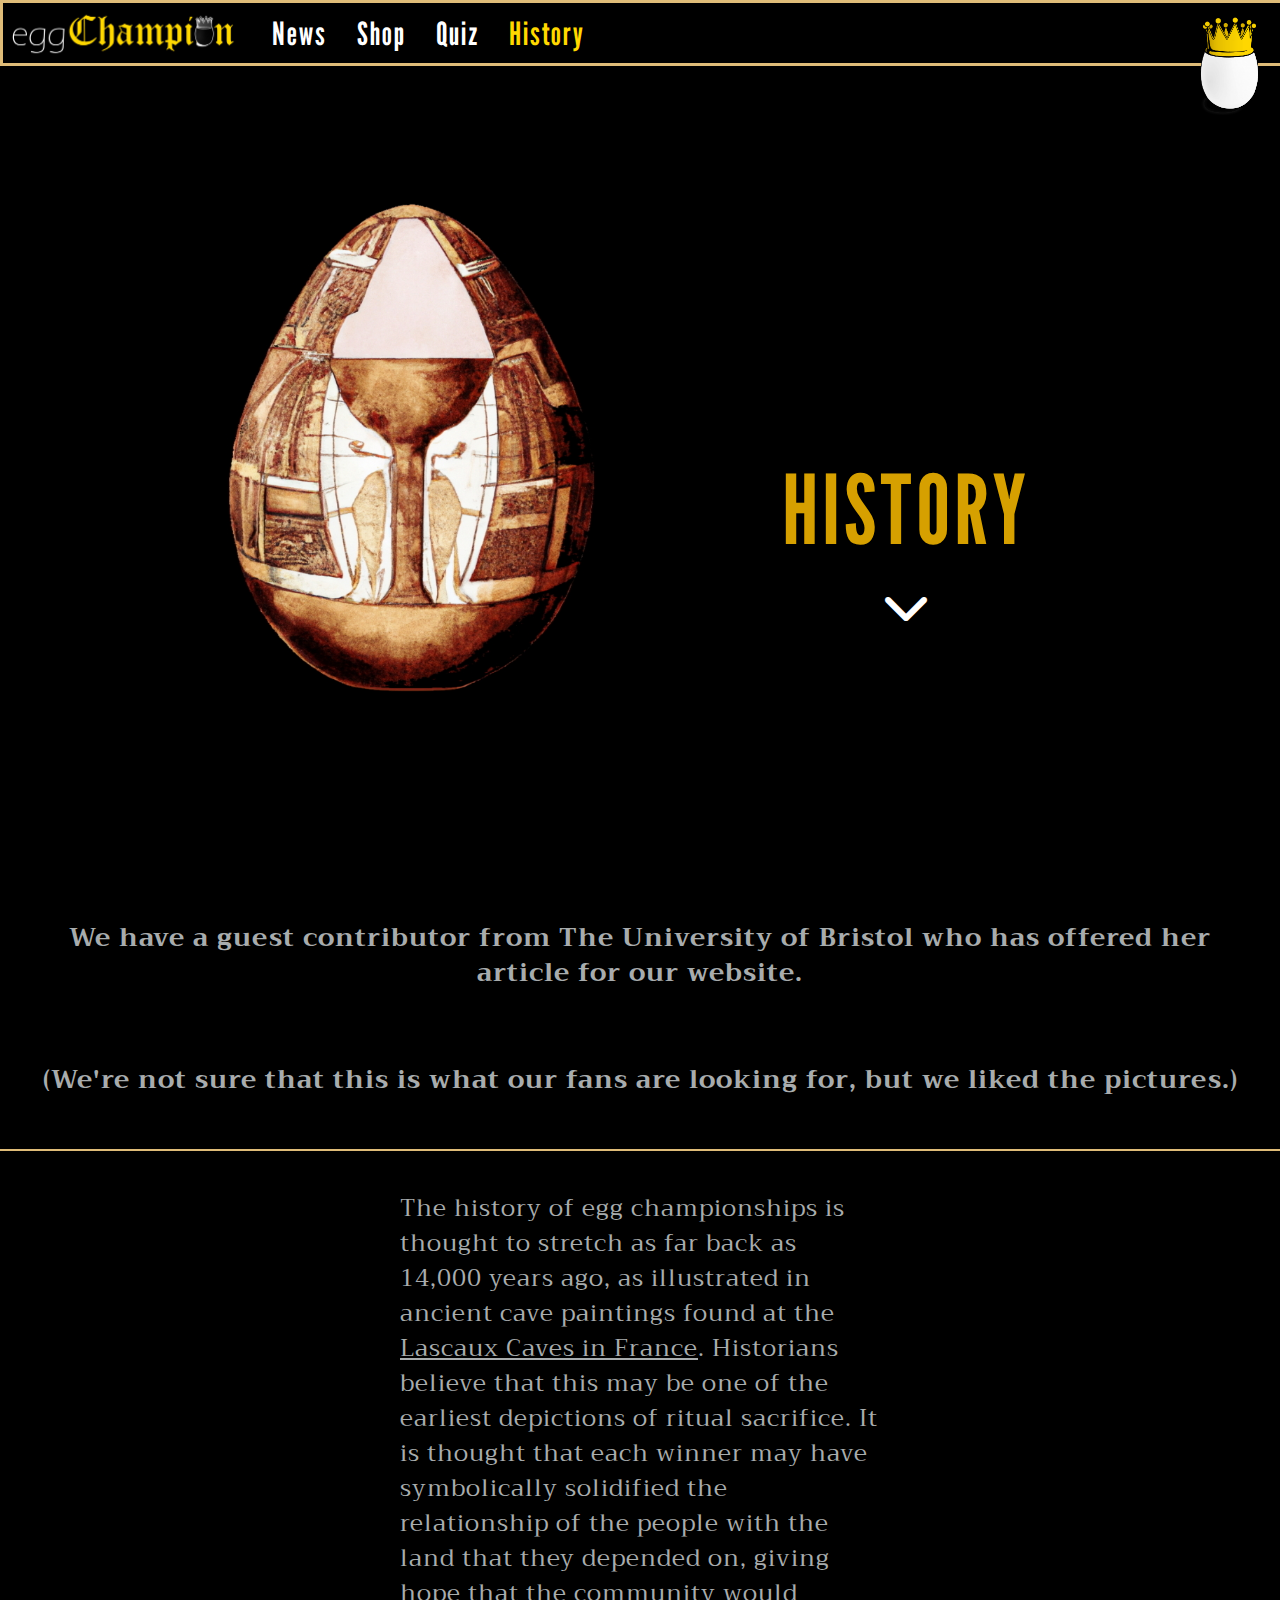
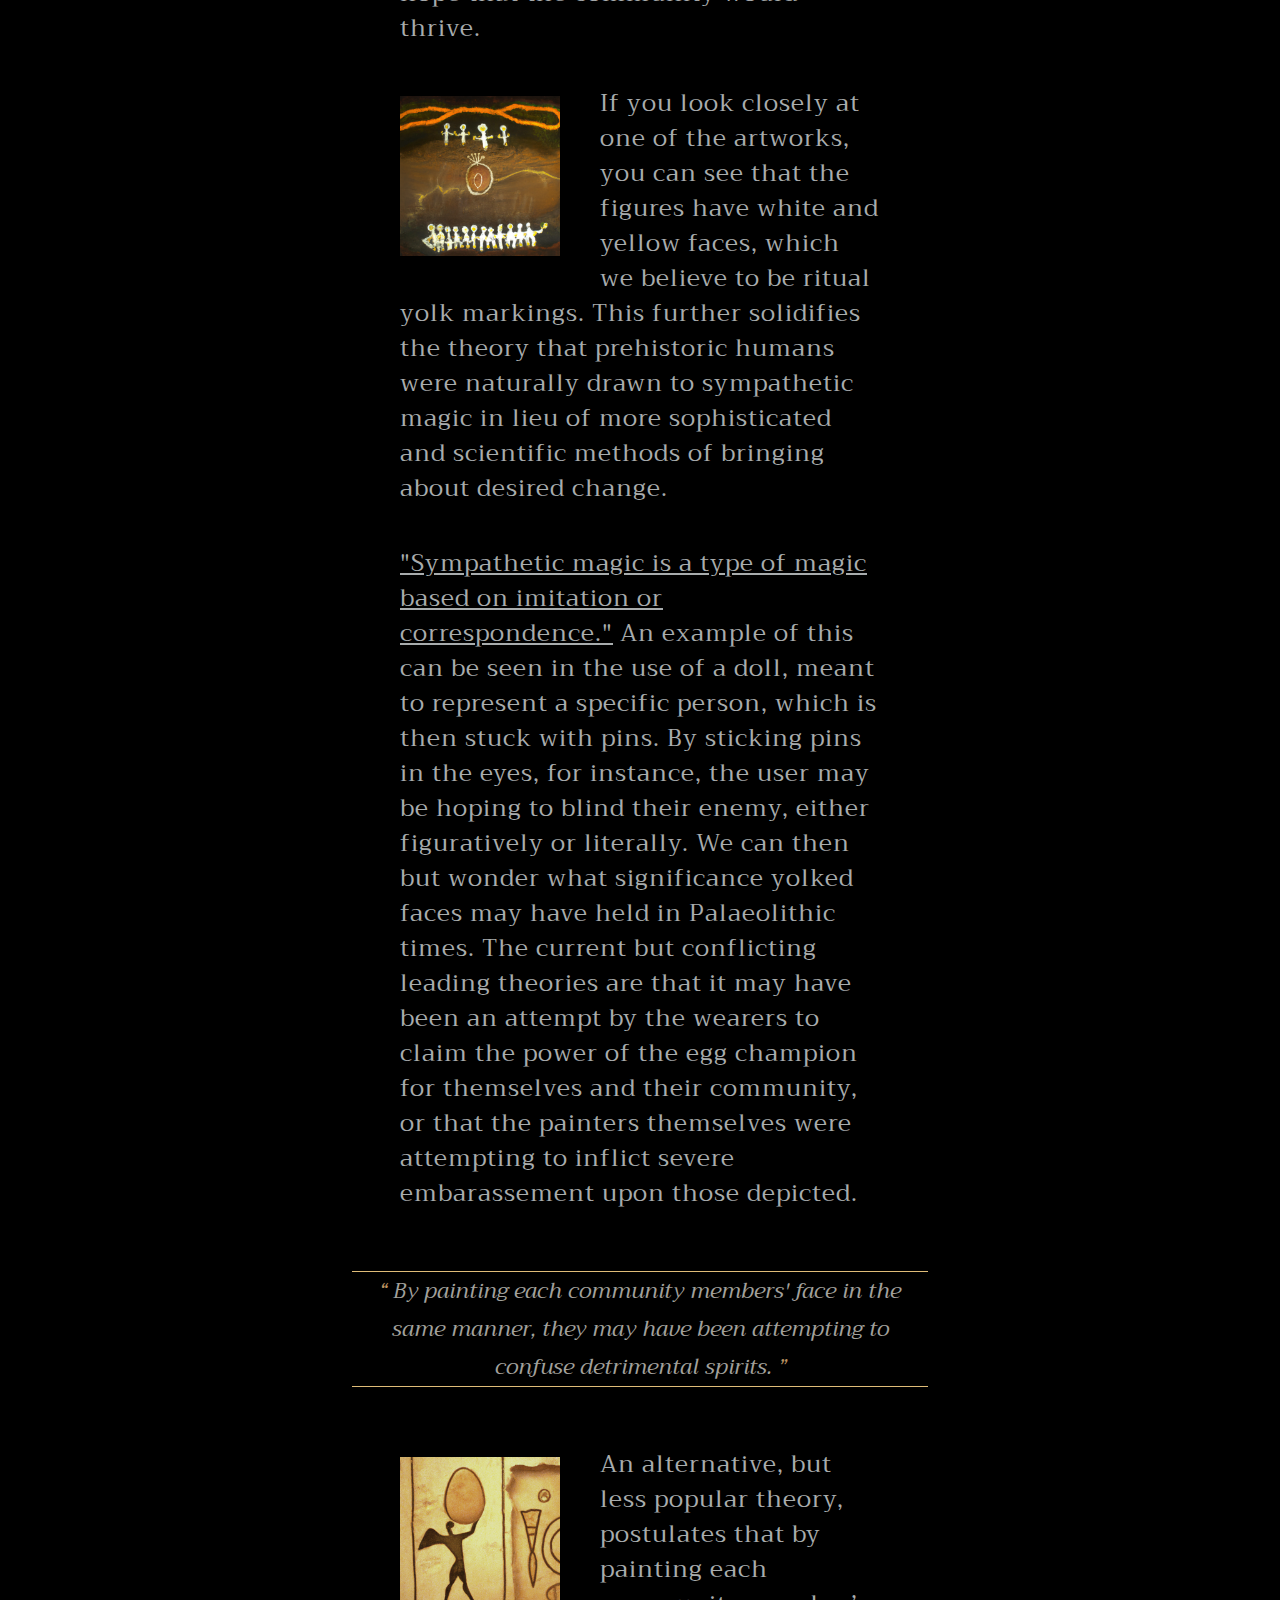
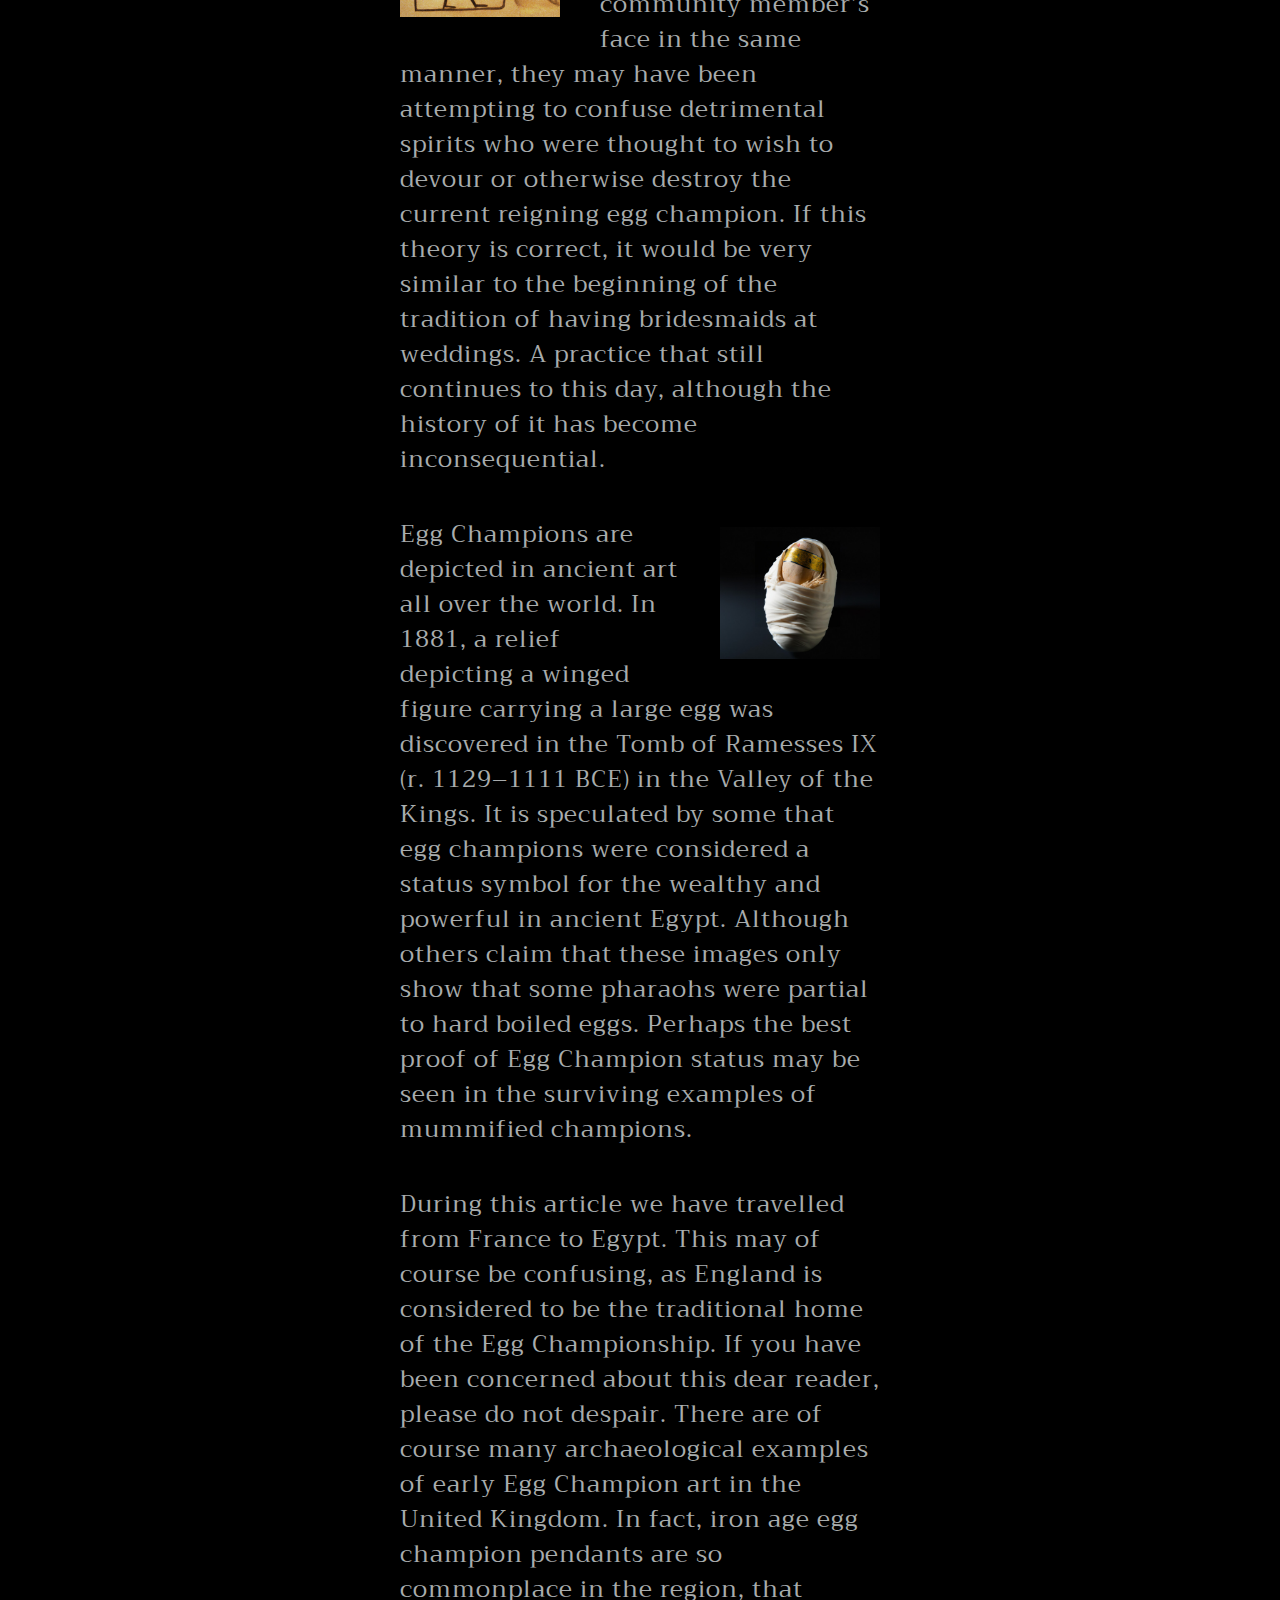
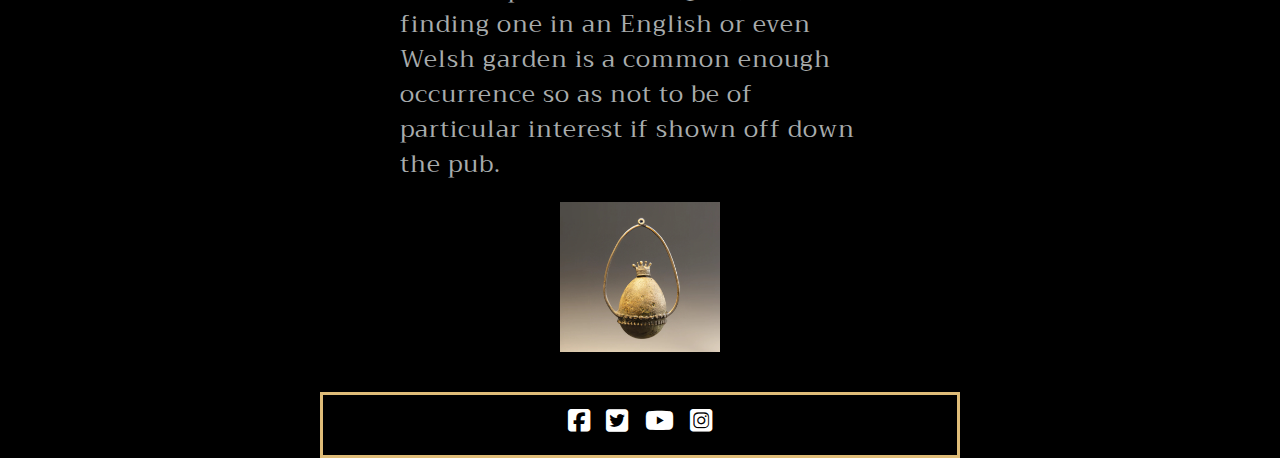
==== commit 327333ed: "Fix indentation issues due to pushing from Replit" ====
--- a/history.html
+++ b/history.html
@@ -1,19 +1,19 @@
 <!DOCTYPE html>
 <html lang="en">
 <head>
-  <meta charset="utf-8">
-  <meta name="viewport" content="width=device-width">
-  <title>Egg Champion</title>
-	<link rel="stylesheet" href="https://cdnjs.cloudflare.com/ajax/libs/font-awesome/6.2.0/css/all.min.css">
-  <link href="assets/css/style.css" rel="stylesheet" type="text/css">
-	<meta name="description"
-    content="The official home of Egg Champion. Containing up-to-date sports news, history of this noble tradition, and tasteful merchandise.">
-  <meta name="keywords" content="egg, champion, home page">
-  <meta name="author" content="Egg Champion">
+	<meta charset="utf-8">
+	<meta name="viewport" content="width=device-width">
+	<title>Egg Champion</title>
+		<link rel="stylesheet" href="https://cdnjs.cloudflare.com/ajax/libs/font-awesome/6.2.0/css/all.min.css">
+	<link href="assets/css/style.css" rel="stylesheet" type="text/css">
+		<meta name="description"
+		content="The official home of Egg Champion. Containing up-to-date sports news, history of this noble tradition, and tasteful merchandise.">
+	<meta name="keywords" content="egg, champion, home page">
+	<meta name="author" content="Egg Champion">
 </head>
 <body>
 <!-- 	Menu -->
-  <header>
+  	<header>
 		<a href="index.html">
 			<img src="assets/images/left-logo-words.jpg" alt="Egg Champion Logo" id="left-logo">
 		</a>
@@ -67,33 +67,33 @@
 			</p>
 			<div>
 				<figure>
-        	<img src="assets/images/cave-art.png" class="img-left-wrap">
-      	</figure>
+        			<img src="assets/images/cave-art.png" class="img-left-wrap">
+      			</figure>
 			</div>
 			<p class="article-text">
 				If you look closely at one of the artworks, you can see that the figures have white and yellow faces, which we believe to be ritual yolk markings. This further solidifies the theory that prehistoric humans were naturally drawn to sympathetic magic in lieu of more sophisticated and scientific methods of bringing about desired change.
 			</p>
 		</div>
-			<p class="article-text">
-				 <a href="https://en.wikipedia.org/wiki/Sympathetic_magic#:~:text=Sympathetic%20magic%2C%20also%20known%20as,based%20on%20imitation%20or%20correspondence" target="_blank">"Sympathetic magic is a type of magic based on imitation or correspondence."</a> An example of this can be seen in the use of a doll, meant to represent a specific person, which is then stuck with pins. By sticking pins in the eyes, for instance, the user may be hoping to blind their enemy, either figuratively or literally. We can then but wonder what significance yolked faces may have held in Palaeolithic times. The current but conflicting leading theories are that it may have been an attempt by the wearers to claim the power of the egg champion for themselves and their community, or that the painters themselves were attempting to inflict severe embarassement upon those depicted.  
-			</p>
-			<div>
-				<blockquote>
-					By painting each community members' face in the same manner, they may have been attempting to confuse detrimental spirits.
-				</blockquote>
-			</div>
-			<div>
+		<p class="article-text">
+			<a href="https://en.wikipedia.org/wiki/Sympathetic_magic#:~:text=Sympathetic%20magic%2C%20also%20known%20as,based%20on%20imitation%20or%20correspondence" target="_blank">"Sympathetic magic is a type of magic based on imitation or correspondence."</a> An example of this can be seen in the use of a doll, meant to represent a specific person, which is then stuck with pins. By sticking pins in the eyes, for instance, the user may be hoping to blind their enemy, either figuratively or literally. We can then but wonder what significance yolked faces may have held in Palaeolithic times. The current but conflicting leading theories are that it may have been an attempt by the wearers to claim the power of the egg champion for themselves and their community, or that the painters themselves were attempting to inflict severe embarassement upon those depicted.  
+		</p>
+		<div>
+			<blockquote>
+				By painting each community members' face in the same manner, they may have been attempting to confuse detrimental spirits.
+			</blockquote>
+		</div>
+		<div>
 			<figure>
-        <img src="assets/images/egyptian-art.png" alt="Ancient Egyptian Art" class="img-left-wrap">
-      </figure>
+        		<img src="assets/images/egyptian-art.png" alt="Ancient Egyptian Art" class="img-left-wrap">
+      		</figure>
 		</div>
 		<p class="article-text">
-				An alternative, but less popular theory, postulates that by painting each community member’s face in the same manner, they may have been attempting to confuse detrimental spirits who were thought to wish to devour or otherwise destroy the current reigning egg champion. If this theory is correct, it would be very similar to the beginning of the tradition of having bridesmaids at weddings. A practice that still continues to this day, although the history of it has become inconsequential. 
+			An alternative, but less popular theory, postulates that by painting each community member’s face in the same manner, they may have been attempting to confuse detrimental spirits who were thought to wish to devour or otherwise destroy the current reigning egg champion. If this theory is correct, it would be very similar to the beginning of the tradition of having bridesmaids at weddings. A practice that still continues to this day, although the history of it has become inconsequential. 
 		</p>
 		<div>
 			<figure>
-       	<img src="assets/images/egg-mummy.jpg" alt="Ancient Egyptian Egg Champion" class="img-right-wrap">
-     	</figure>
+       			<img src="assets/images/egg-mummy.jpg" alt="Ancient Egyptian Egg Champion" class="img-right-wrap">
+     		</figure>
 		</div>
 		<div>
 			<p class="article-text">
@@ -105,11 +105,11 @@
 		</div>
 		<div>
 			<figure>
-        <img src="assets/images/pendant.jpg" id="necklace">
-      </figure>
+        		<img src="assets/images/pendant.jpg" id="necklace">
+      		</figure>
 		</div>
 	</div>
-	</div>
+<!-- 	Footer -->
 	<footer>
 		<ul class="social-networks">
 			<li><a href="https://www.facebook.com" target="_blank"><i class="fa-brands fa-square-facebook"></i></a></li>
--- a/assets/css/style.css
+++ b/assets/css/style.css
@@ -1,4 +1,4 @@
-@import url(https://fonts.googleapis.com/css2?family=IM+Fell+Double+Pica&family=Trirong&family=League+Gothic);
+ @import url(https://fonts.googleapis.com/css2?family=IM+Fell+Double+Pica&family=Trirong&family=League+Gothic);
 
 * {
 	margin:0;
@@ -118,7 +118,7 @@
   position: fixed;
   top: 0;
   left: 0;
-	z-index: 2;
+	z-index: 5;
 }
 
 #right-logo {
@@ -131,7 +131,7 @@
   position: fixed;
   top: 15px;
   right: 15px;
-	z-index: 3;
+	z-index: 6;
 }
 
 /* ----------------------------- Footer ---------------------------------- */
@@ -277,6 +277,7 @@
   height: 70%;
 	display: block;
 	margin: 0 auto;
+	border: none; 
 }
 
 /* --------------------------- Quiz Page -------------------------------- */
@@ -492,6 +493,7 @@
 	text-align: center;
 	line-height:150%;
 	padding: 120px 0;
+	border: none;
 }
 
 .left, .right, .middle {
@@ -526,17 +528,19 @@
 }
 
 .vs-background, #vs-background-flipped {
-	background-size: cover;
+	height: 100vh;
 	overflow: hidden;
 	border: 3px solid #dfbc78;
 }
 
 .vs-background {
 	background: url("../images/vs-background.jpg") no-repeat center;
+	background-size: cover;
 }
 
 #vs-background-flipped {
 	background: url("../images/vs-background-flipped.jpg") no-repeat center;
+	background-size: cover;
 }
 
 .vs-background-text, .vs-background-text-2, .vs-name-left, .vs-name-right {
@@ -930,11 +934,6 @@
 	font-size: 200%;
 	}
 
-/* 	#quiz-egg, #history-egg, #shop-egg {
-		width: 100%;
-		background-position: center;
-	} */
-
 	#quiz-egg-text {
 		position: static;
 		font-size: 200%;
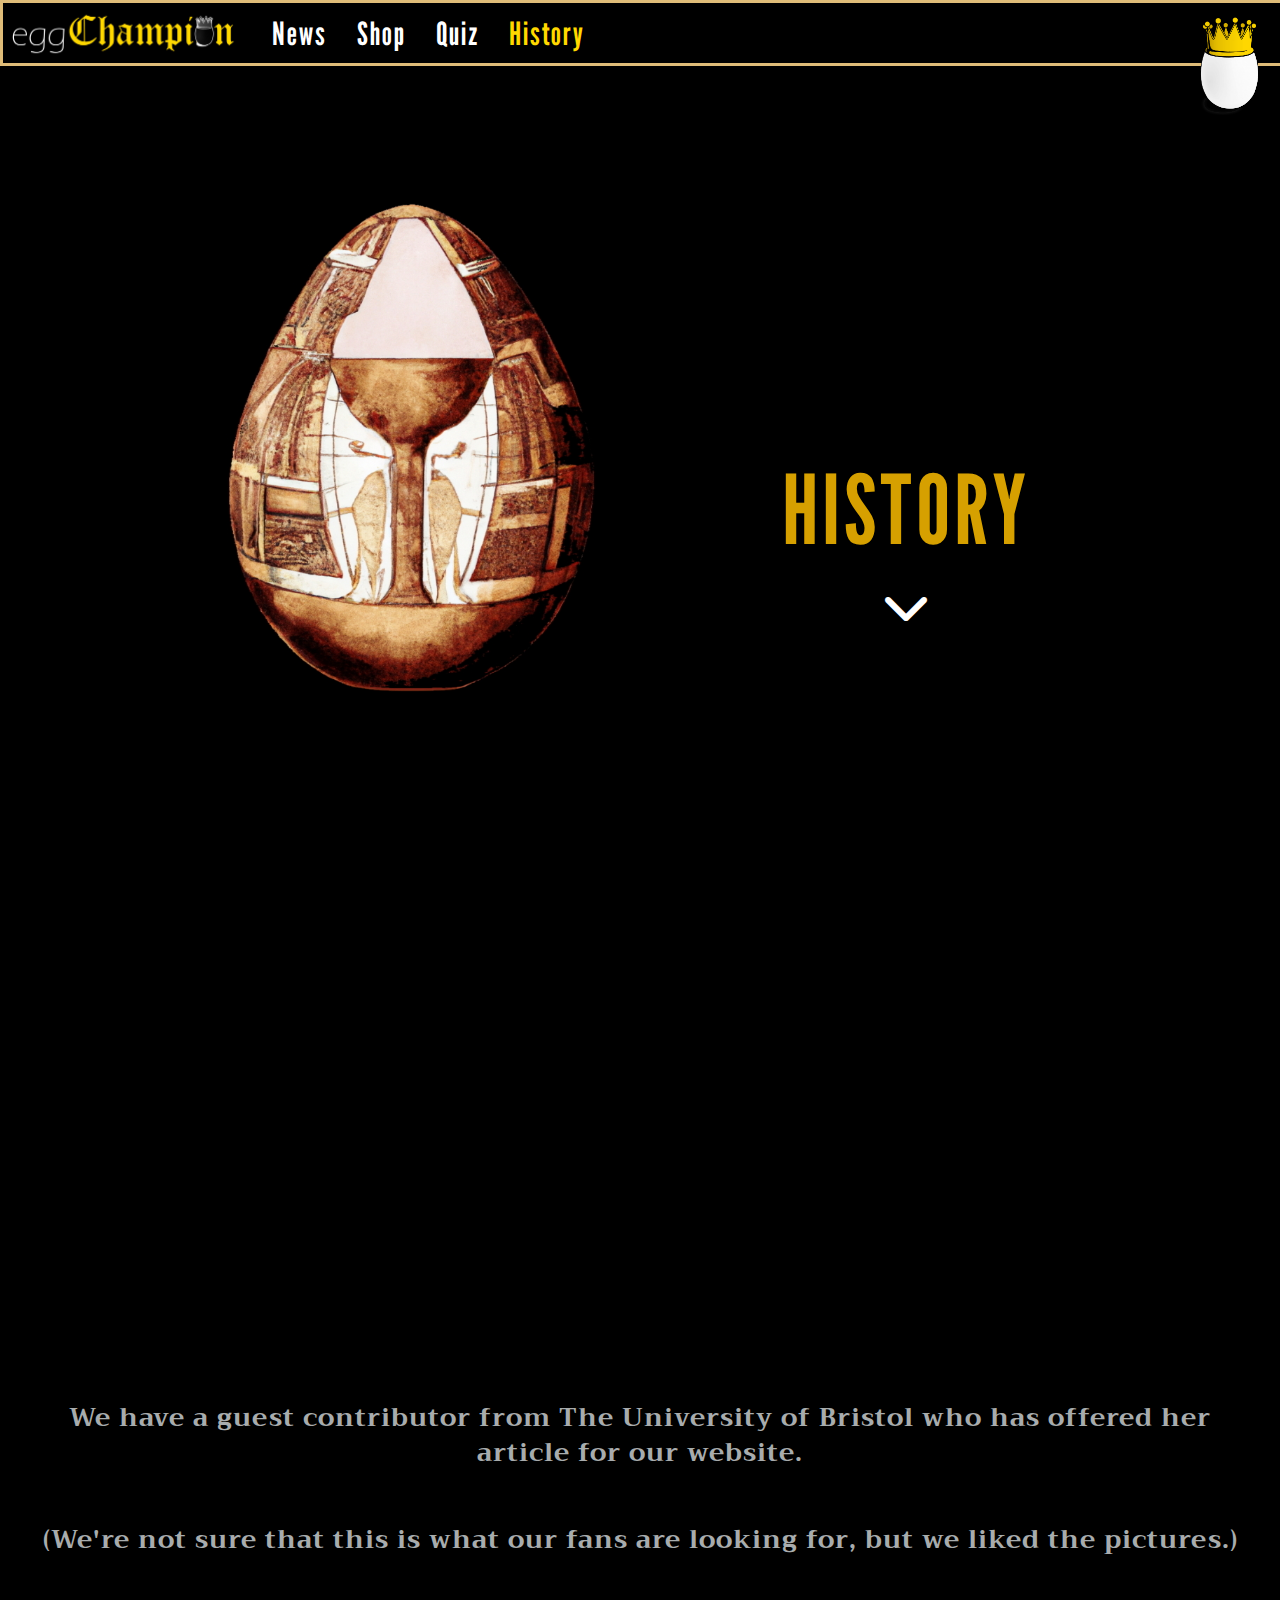
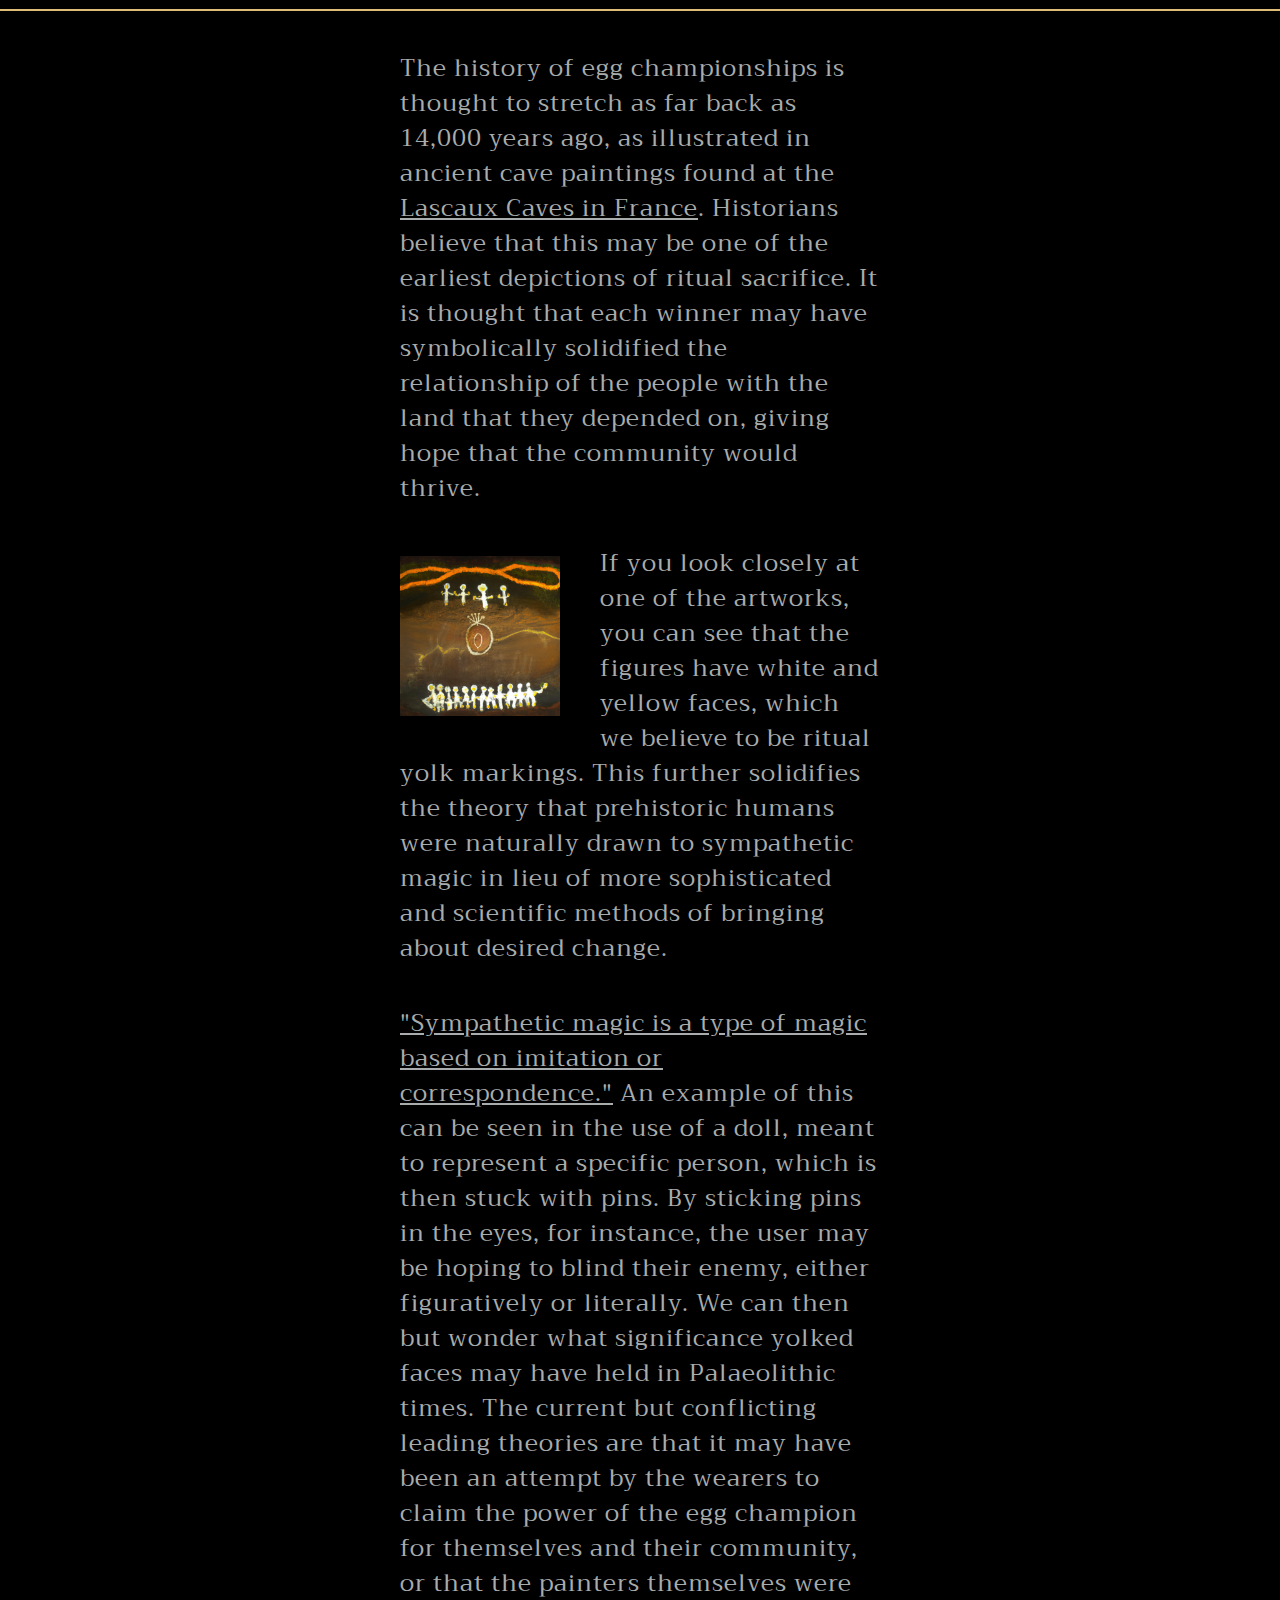
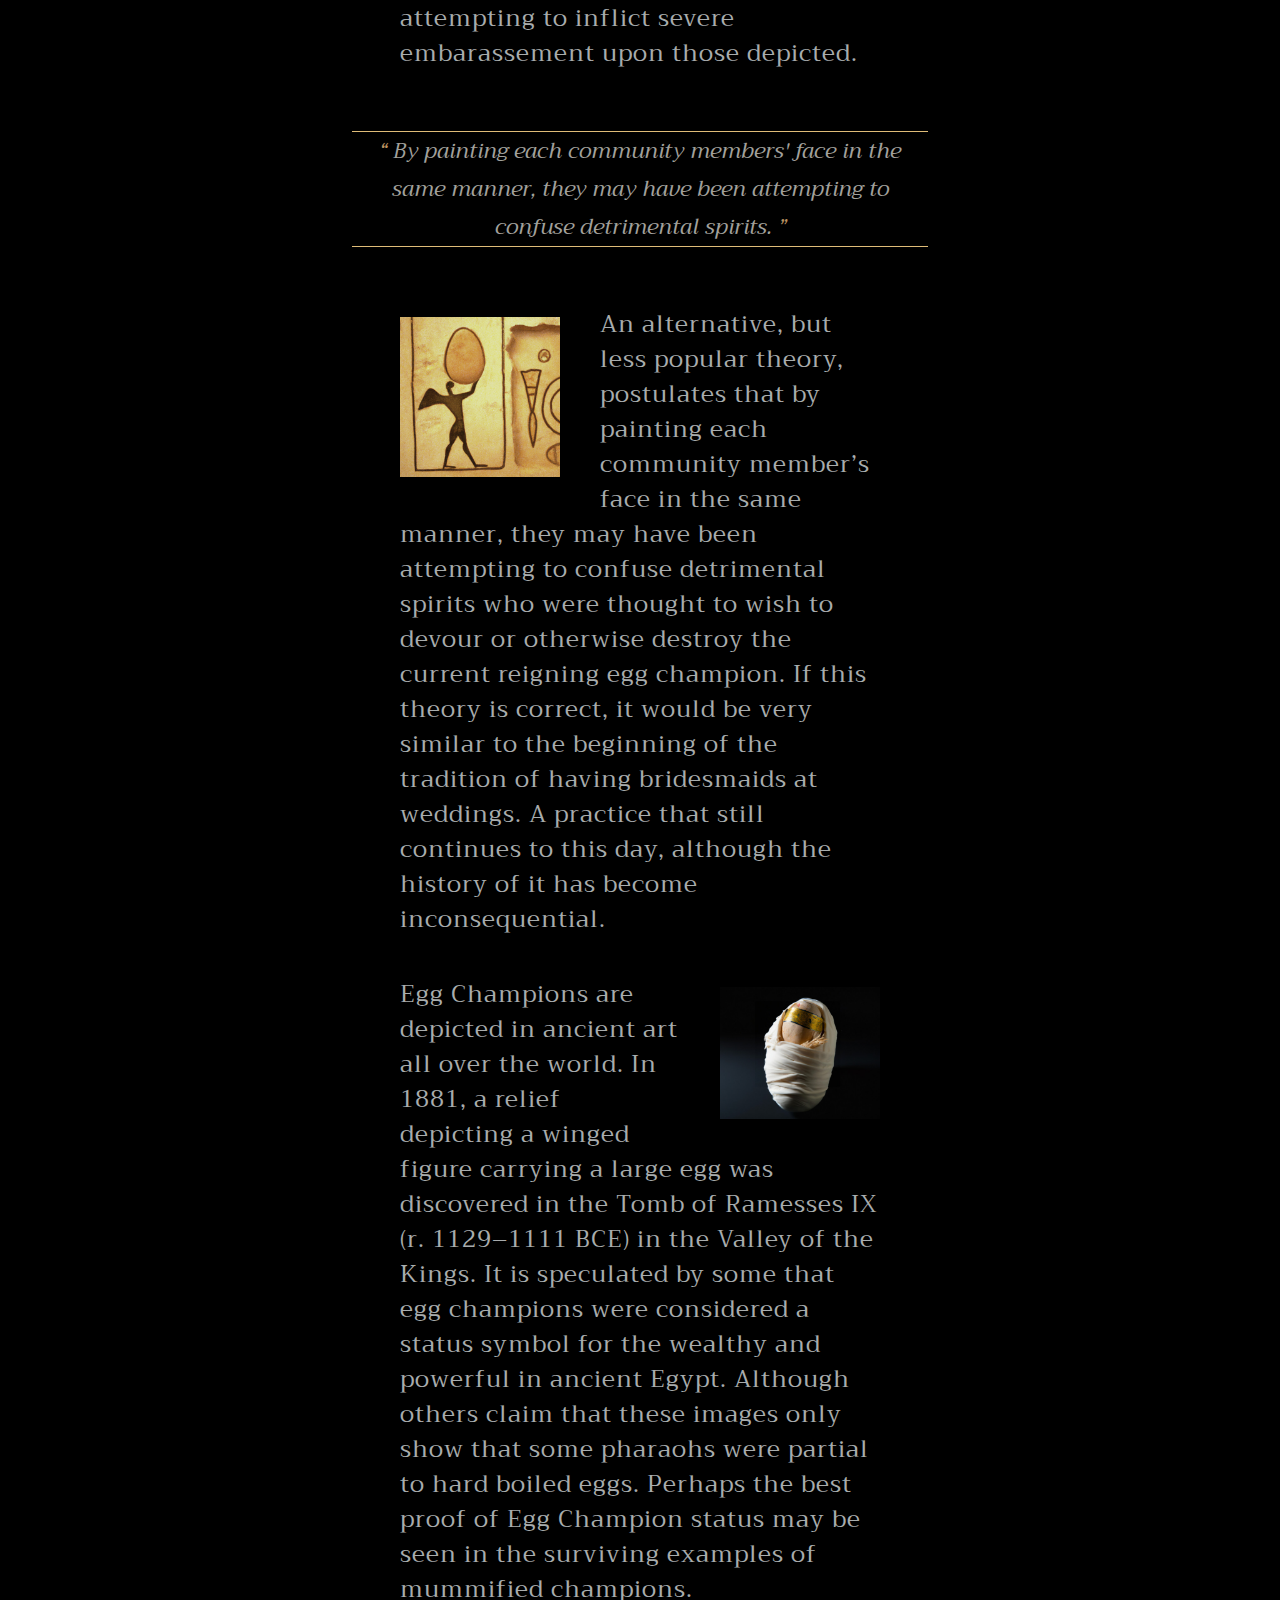
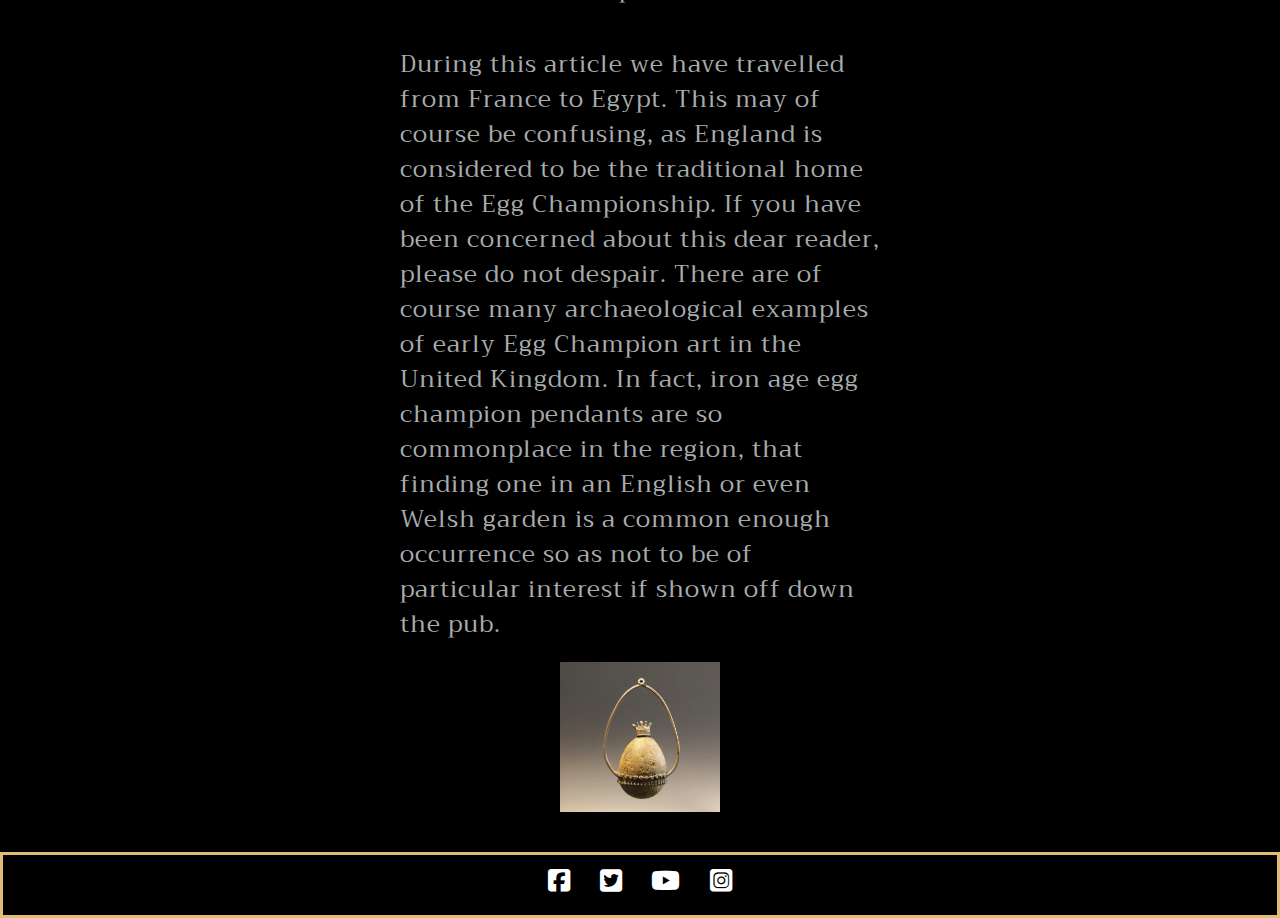
==== commit f4b2ae55: "Validate HTML" ====
--- a/history.html
+++ b/history.html
@@ -45,68 +45,72 @@
 				<img src="assets/images/history-egg.jpg" alt="Ancient Egyptian Egg" class="title-img-size">
 				<div class="title-text" id="history-title-text">
 					<h1>History</h1>
-					<a id="chevron7" href="#article" <i class="fa-solid fa-chevron-down"></i></a>
+					<a id="chevron7" href="#jump-to-article"><i class="fa-solid fa-chevron-down"></i></a>
 				</div>
 			</div>
 		</div>
 	</div>
 <!-- Article Intro -->
+	
 	<div class="page-intro margin-bottom mobile-padding">
-		<p id="article">We have a guest contributor from The University of Bristol who has offered her article for our website.</p>
-		<br>
-		<p>(We're not sure that this is what our fans are looking for, but we liked the pictures.)</p>
-		<br>
+		<div id="jump-to-article">
+			<p>We have a guest contributor from The University of Bristol who has offered her article for our website.</p>
+			<br>
+			<p>(We're not sure that this is what our fans are looking for, but we liked the pictures.)</p>
+			<br>
+		</div>
 	</div>
 	<hr>
 <!-- 	Article  -->
 	<div id="history-box">
 		<div id="article">
-		<div>
+			<div>
+				<p class="article-text">
+					The history of egg championships is thought to stretch as far back as 14,000 years ago, as illustrated in ancient cave paintings found at the <a href="https://simple.wikipedia.org/wiki/Lascaux" target="_blank">Lascaux Caves in France</a>. Historians believe that this may be one of the earliest depictions of ritual sacrifice. It is thought that each winner may have symbolically solidified the relationship of the people with the land that they depended on, giving hope that the community would thrive. 
+				</p>
+				<div>
+					<figure>
+						<img src="assets/images/cave-art.png" alt="Cave art depicting an ancient egg champion" class="img-left-wrap">
+					</figure>
+				</div>
+				<p class="article-text">
+					If you look closely at one of the artworks, you can see that the figures have white and yellow faces, which we believe to be ritual yolk markings. This further solidifies the theory that prehistoric humans were naturally drawn to sympathetic magic in lieu of more sophisticated and scientific methods of bringing about desired change.
+				</p>
+			</div>
 			<p class="article-text">
-				The history of egg championships is thought to stretch as far back as 14,000 years ago, as illustrated in ancient cave paintings found at the <a href="https://simple.wikipedia.org/wiki/Lascaux" target="_blank">Lascaux Caves in France</a>. Historians believe that this may be one of the earliest depictions of ritual sacrifice. It is thought that each winner may have symbolically solidified the relationship of the people with the land that they depended on, giving hope that the community would thrive. 
+				<a href="https://en.wikipedia.org/wiki/Sympathetic_magic#:~:text=Sympathetic%20magic%2C%20also%20known%20as,based%20on%20imitation%20or%20correspondence" target="_blank">"Sympathetic magic is a type of magic based on imitation or correspondence."</a> An example of this can be seen in the use of a doll, meant to represent a specific person, which is then stuck with pins. By sticking pins in the eyes, for instance, the user may be hoping to blind their enemy, either figuratively or literally. We can then but wonder what significance yolked faces may have held in Palaeolithic times. The current but conflicting leading theories are that it may have been an attempt by the wearers to claim the power of the egg champion for themselves and their community, or that the painters themselves were attempting to inflict severe embarassement upon those depicted.  
+			</p>
+			<div>
+				<blockquote>
+					By painting each community members' face in the same manner, they may have been attempting to confuse detrimental spirits.
+				</blockquote>
+			</div>
+			<div>
+				<figure>
+					<img src="assets/images/egyptian-art.png" alt="Ancient Egyptian Art" class="img-left-wrap">
+				</figure>
+			</div>
+			<p class="article-text">
+				An alternative, but less popular theory, postulates that by painting each community member’s face in the same manner, they may have been attempting to confuse detrimental spirits who were thought to wish to devour or otherwise destroy the current reigning egg champion. If this theory is correct, it would be very similar to the beginning of the tradition of having bridesmaids at weddings. A practice that still continues to this day, although the history of it has become inconsequential. 
 			</p>
 			<div>
 				<figure>
-        			<img src="assets/images/cave-art.png" class="img-left-wrap">
-      			</figure>
+					<img src="assets/images/egg-mummy.jpg" alt="Ancient Egyptian Egg Champion" class="img-right-wrap">
+				</figure>
 			</div>
-			<p class="article-text">
-				If you look closely at one of the artworks, you can see that the figures have white and yellow faces, which we believe to be ritual yolk markings. This further solidifies the theory that prehistoric humans were naturally drawn to sympathetic magic in lieu of more sophisticated and scientific methods of bringing about desired change.
-			</p>
-		</div>
-		<p class="article-text">
-			<a href="https://en.wikipedia.org/wiki/Sympathetic_magic#:~:text=Sympathetic%20magic%2C%20also%20known%20as,based%20on%20imitation%20or%20correspondence" target="_blank">"Sympathetic magic is a type of magic based on imitation or correspondence."</a> An example of this can be seen in the use of a doll, meant to represent a specific person, which is then stuck with pins. By sticking pins in the eyes, for instance, the user may be hoping to blind their enemy, either figuratively or literally. We can then but wonder what significance yolked faces may have held in Palaeolithic times. The current but conflicting leading theories are that it may have been an attempt by the wearers to claim the power of the egg champion for themselves and their community, or that the painters themselves were attempting to inflict severe embarassement upon those depicted.  
-		</p>
-		<div>
-			<blockquote>
-				By painting each community members' face in the same manner, they may have been attempting to confuse detrimental spirits.
-			</blockquote>
-		</div>
-		<div>
-			<figure>
-        		<img src="assets/images/egyptian-art.png" alt="Ancient Egyptian Art" class="img-left-wrap">
-      		</figure>
-		</div>
-		<p class="article-text">
-			An alternative, but less popular theory, postulates that by painting each community member’s face in the same manner, they may have been attempting to confuse detrimental spirits who were thought to wish to devour or otherwise destroy the current reigning egg champion. If this theory is correct, it would be very similar to the beginning of the tradition of having bridesmaids at weddings. A practice that still continues to this day, although the history of it has become inconsequential. 
-		</p>
-		<div>
-			<figure>
-       			<img src="assets/images/egg-mummy.jpg" alt="Ancient Egyptian Egg Champion" class="img-right-wrap">
-     		</figure>
-		</div>
-		<div>
-			<p class="article-text">
-				Egg Champions are depicted in ancient art all over the world. In 1881, a relief depicting a winged figure carrying a large egg was discovered in the Tomb of Ramesses IX (r. 1129–1111 BCE) in the Valley of the Kings. It is speculated by some that egg champions were considered a status symbol for the wealthy and powerful in ancient Egypt. Although others claim that these images only show that some pharaohs were partial to hard boiled eggs. Perhaps the best proof of Egg Champion status may be seen in the surviving examples of mummified champions. 
-			</p>
-			<p class="article-text">
-				During this article we have travelled from France to Egypt. This may of course be confusing, as England is considered to be the traditional home of the Egg Championship. If you have been concerned about this dear reader, please do not despair. There are of course many archaeological examples of early Egg Champion art in the United Kingdom. In fact, iron age egg champion pendants are so commonplace in the region, that finding one in an English or even Welsh garden is a common enough occurrence so as not to be of particular interest if shown off down the pub.  
-			</p>
-		</div>
-		<div>
-			<figure>
-        		<img src="assets/images/pendant.jpg" id="necklace">
-      		</figure>
+			<div>
+				<p class="article-text">
+					Egg Champions are depicted in ancient art all over the world. In 1881, a relief depicting a winged figure carrying a large egg was discovered in the Tomb of Ramesses IX (r. 1129–1111 BCE) in the Valley of the Kings. It is speculated by some that egg champions were considered a status symbol for the wealthy and powerful in ancient Egypt. Although others claim that these images only show that some pharaohs were partial to hard boiled eggs. Perhaps the best proof of Egg Champion status may be seen in the surviving examples of mummified champions. 
+				</p>
+				<p class="article-text">
+					During this article we have travelled from France to Egypt. This may of course be confusing, as England is considered to be the traditional home of the Egg Championship. If you have been concerned about this dear reader, please do not despair. There are of course many archaeological examples of early Egg Champion art in the United Kingdom. In fact, iron age egg champion pendants are so commonplace in the region, that finding one in an English or even Welsh garden is a common enough occurrence so as not to be of particular interest if shown off down the pub.  
+				</p>
+			</div>
+			<div>
+				<figure>
+					<img src="assets/images/pendant.jpg" alt="Iron age pendant of an egg champion" id="necklace">
+				</figure>
+			</div>
 		</div>
 	</div>
 <!-- 	Footer -->
--- a/assets/css/style.css
+++ b/assets/css/style.css
@@ -1,4 +1,4 @@
- @import url(https://fonts.googleapis.com/css2?family=IM+Fell+Double+Pica&family=Trirong&family=League+Gothic);
+@import url(https://fonts.googleapis.com/css2?family=IM+Fell+Double+Pica&family=Trirong&family=League+Gothic);
 
 * {
 	margin:0;
@@ -25,11 +25,11 @@
 
 /* ------------------------------ Misc ----------------------------------- */
 
-#menu a:hover, #chevron1:hover, #chevron2:hover, #chevron3:hover, #chevron4:hover, #chevron5:hover, #chevron6:hover, #chevron7:hover, #chevron8:hover {
+#menu a:hover, #chevron1:hover, #chevron2:hover, #chevron3:hover, #chevron4:hover, #chevron5:hover, #chevron6:hover, #chevron7:hover, #chevron8:hover, #chevron1-mobile:hover, #chevron2-mobile:hover, #chevron3-mobile:hover {
 	color: #FFD800;
 }
 
-#chevron1, #chevron2, #chevron3, #chevron4, #chevron5, #chevron6, #chevron7, #chevron8 {
+#chevron1, #chevron2, #chevron3, #chevron4, #chevron5, #chevron6, #chevron7, #chevron8, #chevron1-mobile, #chevron2-mobile, #chevron3-mobile {
 	color: white;
 	text-decoration: none;
 }
@@ -58,11 +58,12 @@
 
 .page-intro {
 	font-size: 26px;
-  text-align: center;
-  color: #A8ACAD;
+  	text-align: center;
+  	color: #A8ACAD;
 	line-height: 2;
 	font-weight: bold; 
 	padding-bottom: 20px;
+	margin-top: 500px;
 }
 
 a {
@@ -325,7 +326,6 @@
 	text-align: center;
 }
 
-/* Change this below - not h2 */
 #egg-quiz h2 {
 	color: #F4F4F4;
 	font-family: Trirong;
@@ -483,7 +483,6 @@
 
 .zazzle-image {
 	max-width: 80%;
-	max-height: auto;
 }
 
 /* Took the next few blocks from https://www.w3schools.com/howto/howto_css_three_columns.asp. */
@@ -901,8 +900,6 @@
 
 	#egg-quiz {
 		background-size: cover;
-	}
-	
 }
 
 @media screen and (max-width: 944px) {
@@ -994,5 +991,4 @@
 		margin: 0 auto;
 		background-attachment: fixed;
 	}
-	
-} +}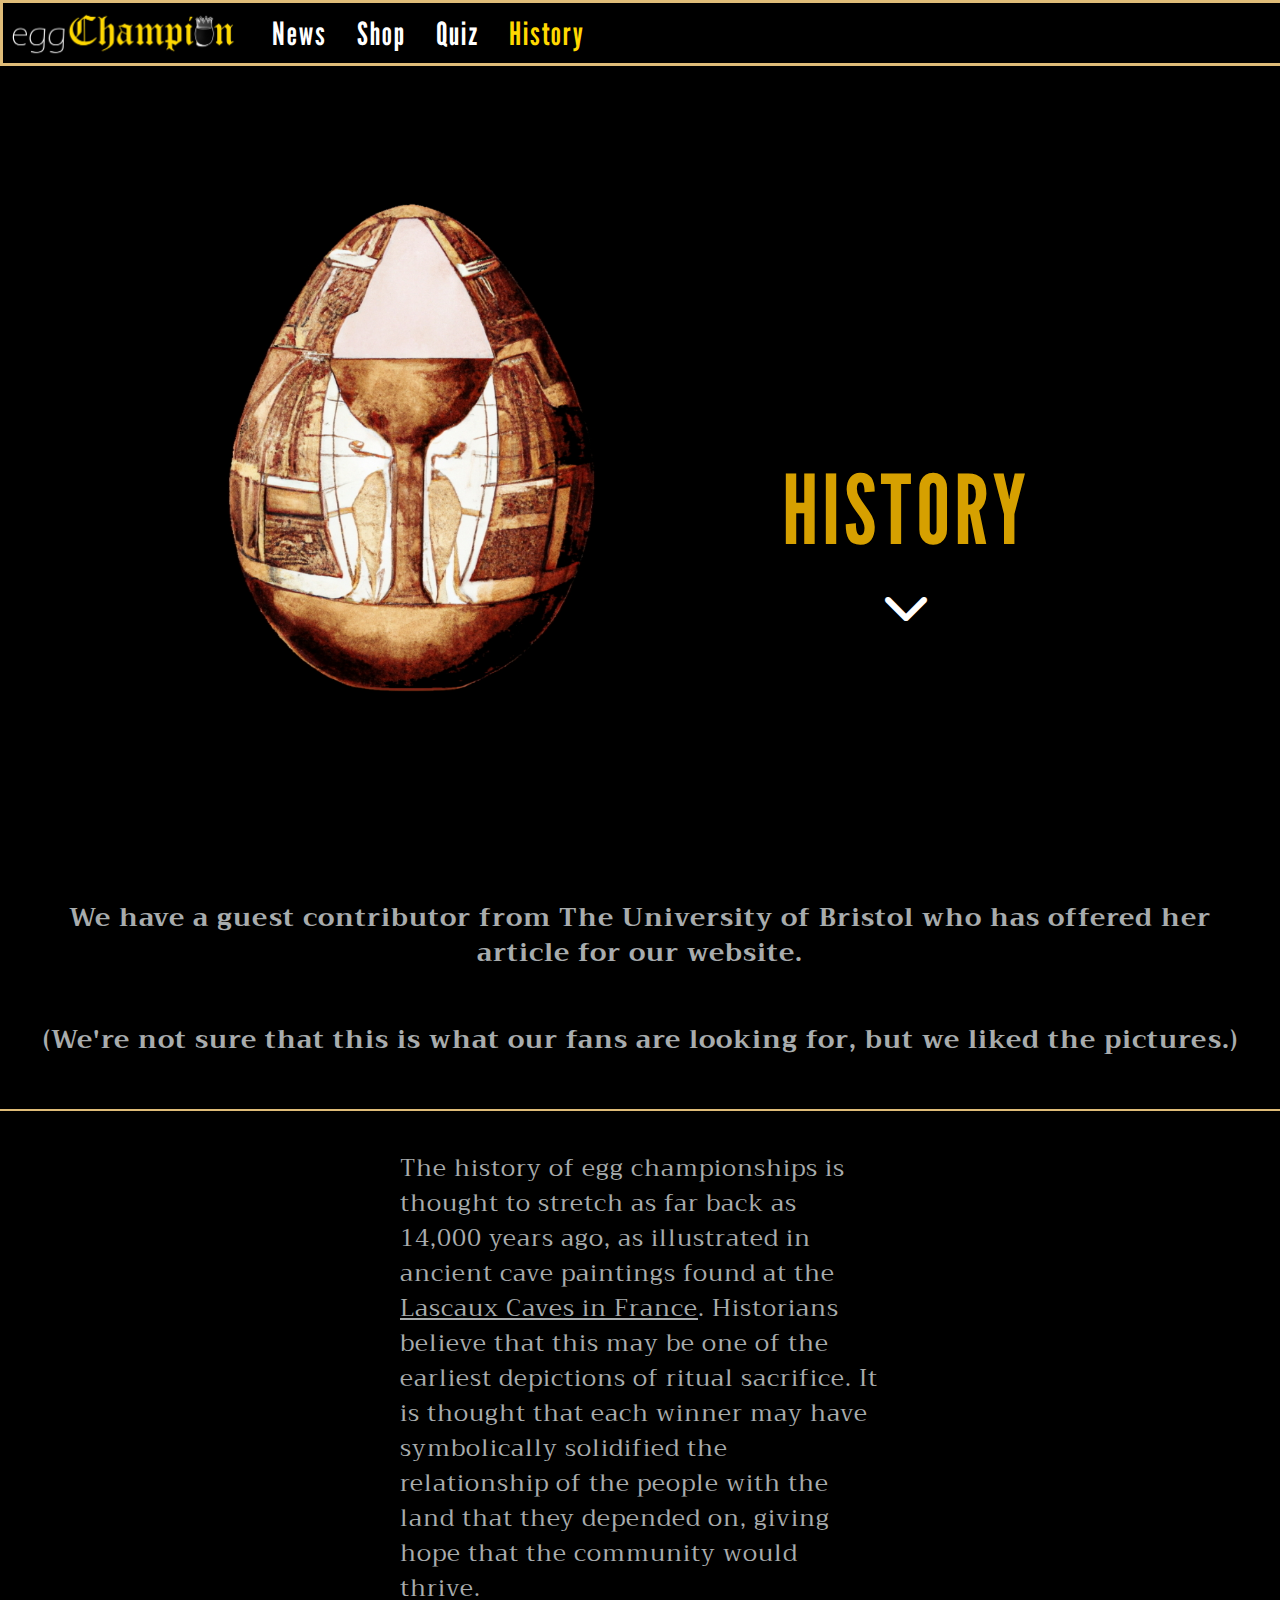
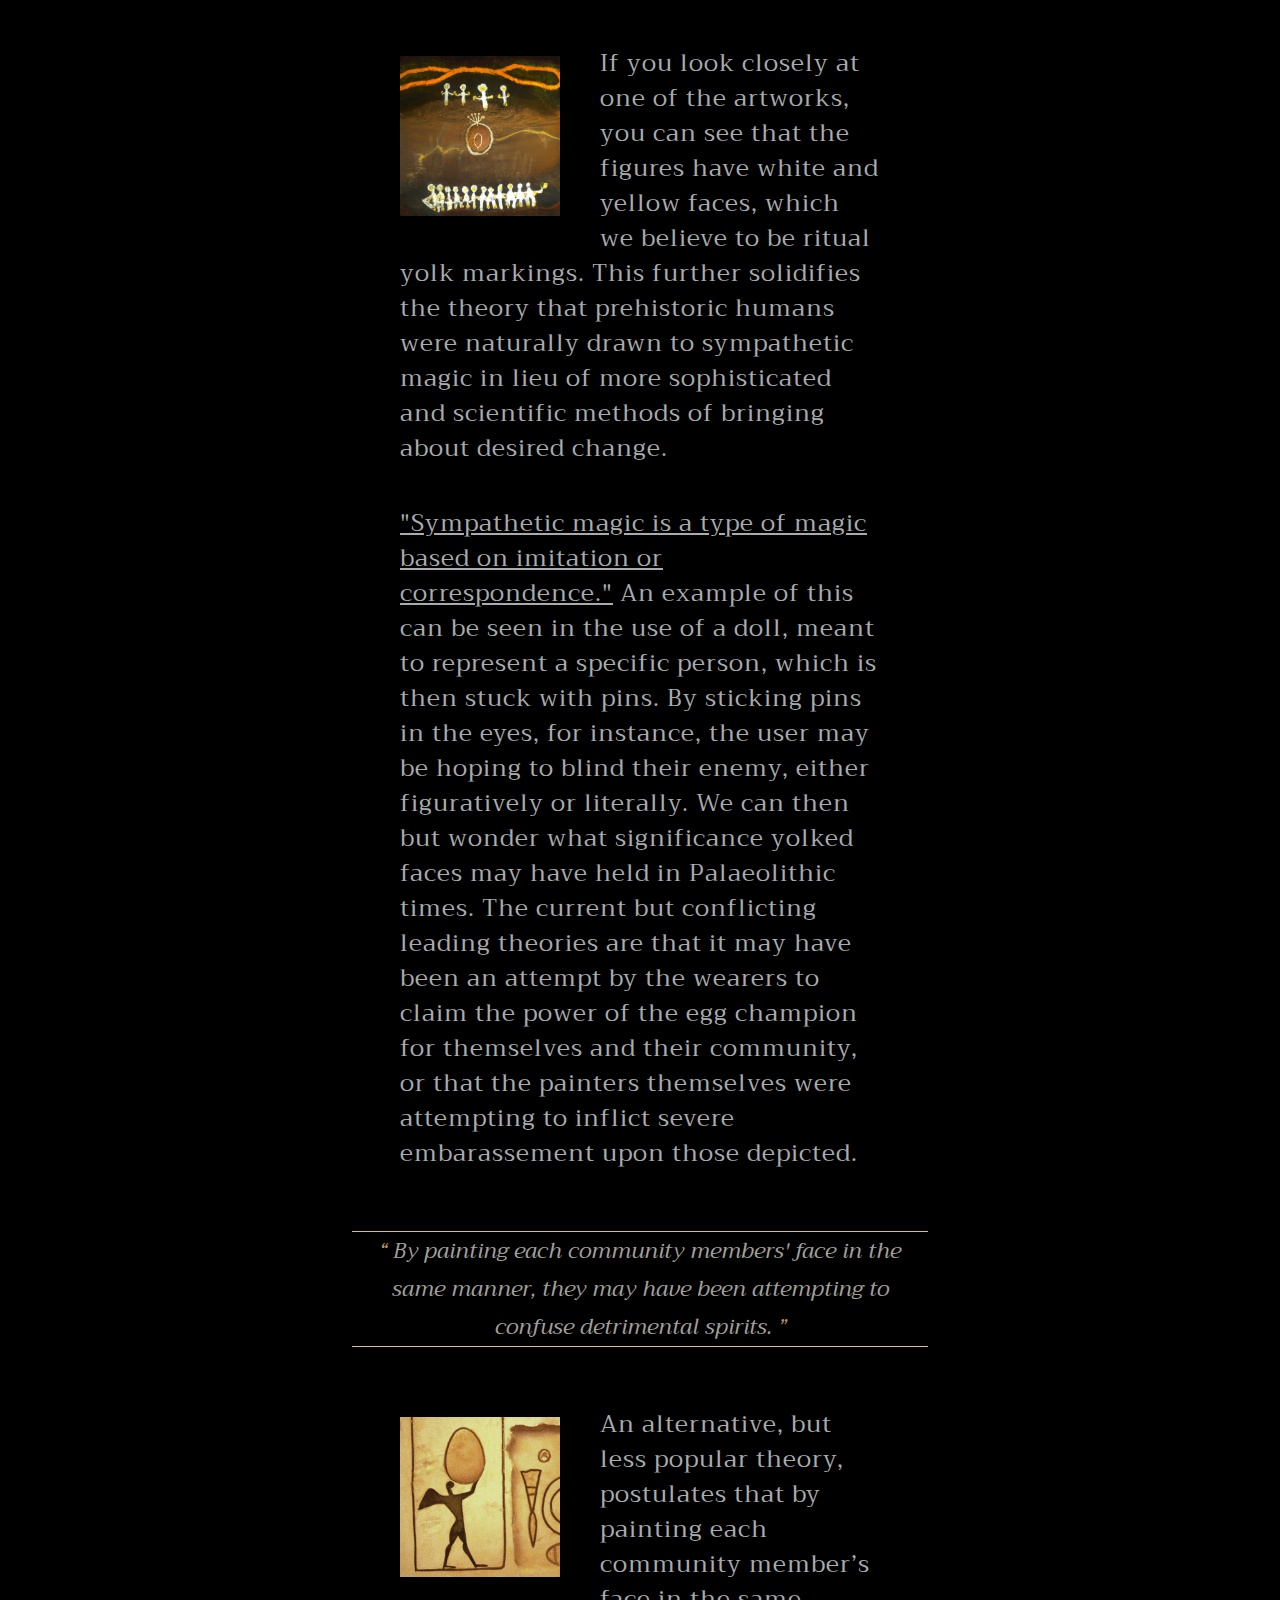
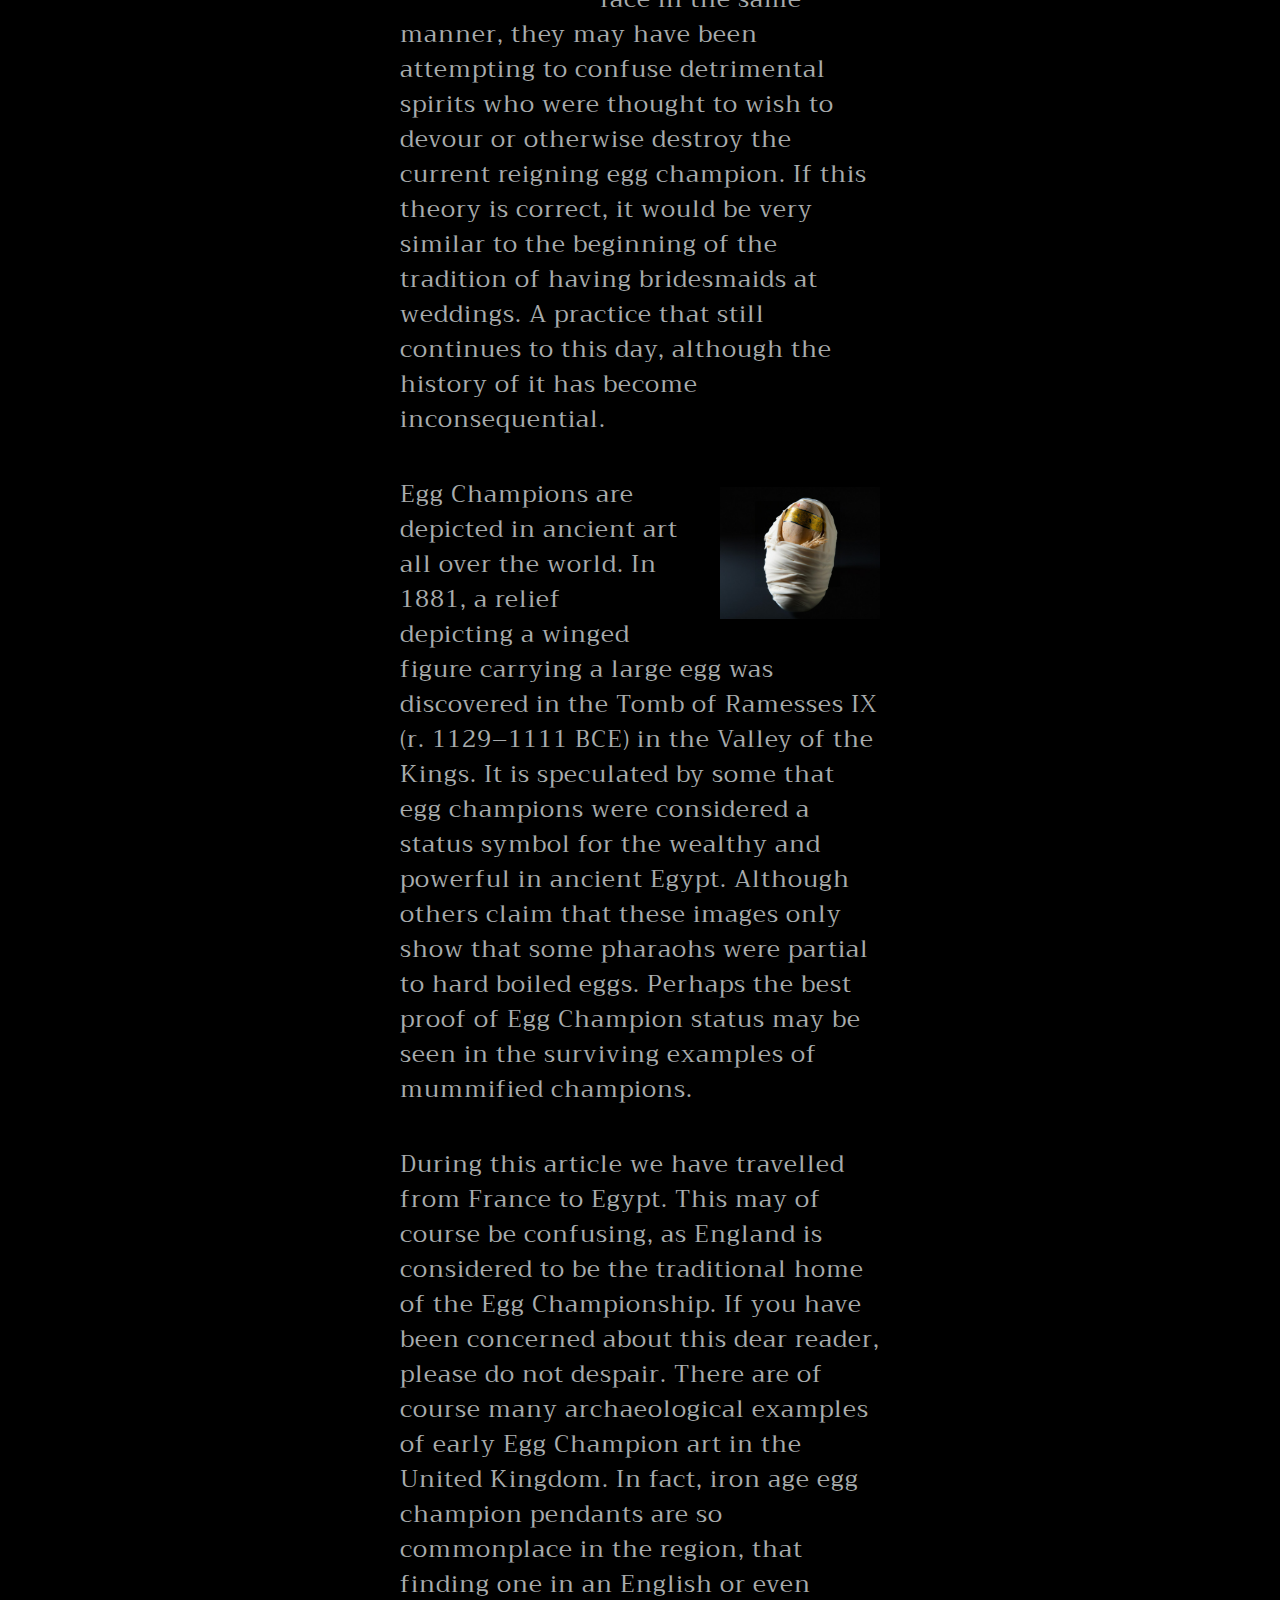
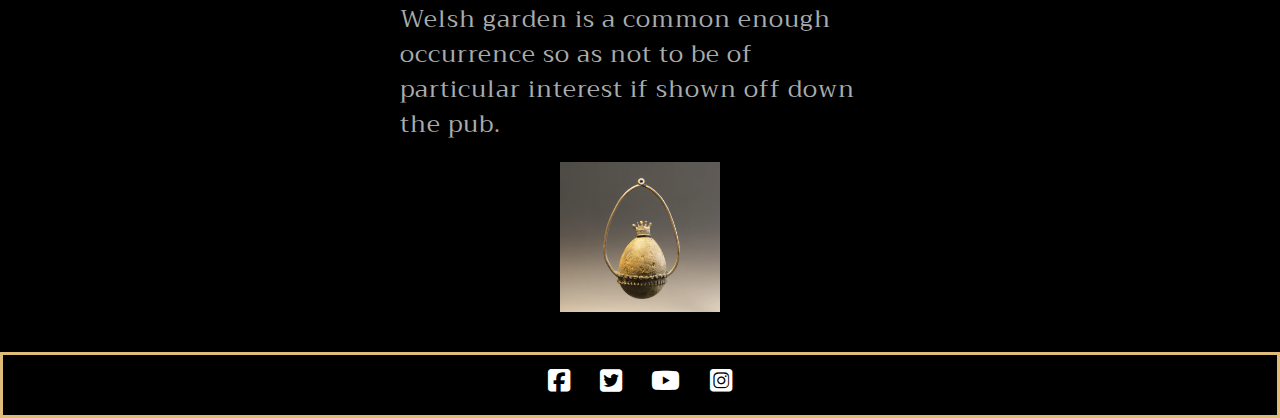
==== commit 1e7e2cbe: "Replace images with webp" ====
--- a/history.html
+++ b/history.html
@@ -15,7 +15,7 @@
 <!-- 	Menu -->
   	<header>
 		<a href="index.html">
-			<img src="assets/images/left-logo-words.jpg" alt="Egg Champion Logo" id="left-logo">
+			<img src="assets/images/left-logo-words.webp" alt="Egg Champion Logo" id="left-logo">
 		</a>
 		<nav>
 			<ul id="menu">
@@ -42,7 +42,7 @@
 	<div class="title-div">
 		<div class="text-container">
 			<div class="title-image-and-text">
-				<img src="assets/images/history-egg.jpg" alt="Ancient Egyptian Egg" class="title-img-size">
+				<img src="assets/images/history-egg.webp" alt="Ancient Egyptian Egg" class="title-img-size">
 				<div class="title-text" id="history-title-text">
 					<h1>History</h1>
 					<a id="chevron7" href="#jump-to-article"><i class="fa-solid fa-chevron-down"></i></a>
@@ -70,7 +70,7 @@
 				</p>
 				<div>
 					<figure>
-						<img src="assets/images/cave-art.png" alt="Cave art depicting an ancient egg champion" class="img-left-wrap">
+						<img src="assets/images/cave-art.webp" alt="Cave art depicting an ancient egg champion" class="img-left-wrap">
 					</figure>
 				</div>
 				<p class="article-text">
@@ -87,7 +87,7 @@
 			</div>
 			<div>
 				<figure>
-					<img src="assets/images/egyptian-art.png" alt="Ancient Egyptian Art" class="img-left-wrap">
+					<img src="assets/images/egyptian-art.webp" alt="Ancient Egyptian Art" class="img-left-wrap">
 				</figure>
 			</div>
 			<p class="article-text">
@@ -95,7 +95,7 @@
 			</p>
 			<div>
 				<figure>
-					<img src="assets/images/egg-mummy.jpg" alt="Ancient Egyptian Egg Champion" class="img-right-wrap">
+					<img src="assets/images/egg-mummy.webp" alt="Ancient Egyptian Egg Champion" class="img-right-wrap">
 				</figure>
 			</div>
 			<div>
@@ -108,7 +108,7 @@
 			</div>
 			<div>
 				<figure>
-					<img src="assets/images/pendant.jpg" alt="Iron age pendant of an egg champion" id="necklace">
+					<img src="assets/images/pendant.webp" alt="Iron age pendant of an egg champion" id="necklace">
 				</figure>
 			</div>
 		</div>
--- a/assets/css/style.css
+++ b/assets/css/style.css
@@ -25,11 +25,32 @@
 
 /* ------------------------------ Misc ----------------------------------- */
 
-#menu a:hover, #chevron1:hover, #chevron2:hover, #chevron3:hover, #chevron4:hover, #chevron5:hover, #chevron6:hover, #chevron7:hover, #chevron8:hover, #chevron1-mobile:hover, #chevron2-mobile:hover, #chevron3-mobile:hover {
+#menu a:hover, 
+#chevron1:hover, 
+#chevron2:hover, 
+#chevron3:hover, 
+#chevron4:hover, 
+#chevron5:hover, 
+#chevron6:hover, 
+#chevron7:hover, 
+#chevron8:hover, 
+#chevron1-mobile:hover, 
+#chevron2-mobile:hover, 
+#chevron3-mobile:hover {
 	color: #FFD800;
 }
 
-#chevron1, #chevron2, #chevron3, #chevron4, #chevron5, #chevron6, #chevron7, #chevron8, #chevron1-mobile, #chevron2-mobile, #chevron3-mobile {
+#chevron1, 
+#chevron2, 
+#chevron3, 
+#chevron4, 
+#chevron5, 
+#chevron6, 
+#chevron7, 
+#chevron8, 
+#chevron1-mobile, 
+#chevron2-mobile, 
+#chevron3-mobile {
 	color: white;
 	text-decoration: none;
 }
@@ -63,7 +84,6 @@
 	line-height: 2;
 	font-weight: bold; 
 	padding-bottom: 20px;
-	margin-top: 500px;
 }
 
 a {
@@ -114,24 +134,24 @@
 header {
 	background-color: black;
 	height: 60px;
-  border: 3px solid #dfbc78;
-  width: 100vw;
-  position: fixed;
-  top: 0;
-  left: 0;
+  	border: 3px solid #dfbc78;
+	width: 100vw;
+	position: fixed;
+	top: 0;
+	left: 0;
 	z-index: 5;
 }
 
 #right-logo {
-  height: 100px;
-  width: 100px;
-  background-image: url("../images/right-logo.png");
-  background-repeat: no-repeat;
-  background-size: contain;
-  background-position: right top;
-  position: fixed;
-  top: 15px;
-  right: 15px;
+	height: 100px;
+	width: 100px;
+	background-image: url("../images/right-logo.png");
+	background-repeat: no-repeat;
+	background-size: contain;
+	background-position: right top;
+	position: fixed;
+	top: 15px;
+	right: 15px;
 	z-index: 6;
 }
 
@@ -155,7 +175,14 @@
 
 /* ------------------------- Page Title Text ------------------------------ */
 
-#big-egg-1-text, #big-egg-2-text, #big-egg-3-text, .title-text, #quiz-egg-text, #history-egg-text, #shop-egg-text, #news-egg-text {
+#big-egg-1-text, 
+#big-egg-2-text, 
+#big-egg-3-text, 
+.title-text, 
+#quiz-egg-text, 
+#history-egg-text, 
+#shop-egg-text, 
+#news-egg-text {
 	font-size: 300%;
 	text-transform: uppercase;
 	position: absolute;
@@ -174,14 +201,14 @@
 
 .text-container {
 	position: relative;
-  height: 100%;
+  	height: 100%;
 }
 
 .title-image-and-text {
 	position: absolute;
 	top: 50%;
-  left: 32%;
-  transform: translate(-50%, -50%);
+	left: 32%;
+	transform: translate(-50%, -50%);
 	object-fit: contain;
 }
 
@@ -191,8 +218,8 @@
 }
 
 .title-text {
-  top: 50%;
-  left: 100%;
+	top: 50%;
+	left: 100%;
 	z-index: 2;
 	white-space: nowrap;
 }
@@ -221,7 +248,7 @@
 
 #big-egg-1 {
 	height: 100vh;
-	background: url("../images/big-egg-1.jpg") no-repeat center;
+	background: url("../images/big-egg-1.webp") no-repeat center;
 	background-size: cover;
 	overflow: hidden;
 	margin-top: 66px;
@@ -229,7 +256,7 @@
 
 #big-egg-1-text {
 	top: 50%;
-  left: 80%;
+  	left: 80%;
 }
 
 #big-egg-1-mobile-text, #big-egg-2-mobile-text, #big-egg-3-mobile-text {
@@ -238,44 +265,44 @@
 
 #big-egg-2 {
 	height: 100vh;
-	background: url("../images/big-egg-2.jpg") no-repeat center;
+	background: url("../images/big-egg-2.webp") no-repeat center;
 	background-size: contain;
 	overflow: hidden;
 }
 
 #big-egg-2-text {
 	top: 50%;
-  left: 20%;
+  	left: 20%;
 }
 
 #big-egg-3 {
 	height: 100vh;
-	background: url("../images/big-egg-3.jpg") no-repeat center;
+	background: url("../images/big-egg-3.webp") no-repeat center;
 	background-size: contain;
 	overflow: hidden;
 }
 
 #big-egg-3-text {
 	top: 85%;
-  left: 50%;
+  	left: 50%;
 }
 
 /* Took code for iframe-container and iframe from [w3schools] (https://www.w3schools.com/howto/howto_css_responsive_iframes.asp) and [Stack Overflow] (https://stackoverflow.com/questions/8366957/how-to-center-an-iframe-horizontally) */
 
 .iframe-container {
 	position: relative;
-  overflow: hidden;
-  padding-top: 56.25%;
+	overflow: hidden;
+	padding-top: 56.25%;
 }
 
 iframe {
 	position: absolute;
-  top: 0;
-  left: 0;
-  bottom: 0;
-  right: 0;
-  width: 70%;
-  height: 70%;
+	top: 0;
+	left: 0;
+	bottom: 0;
+	right: 0;
+	width: 70%;
+	height: 70%;
 	display: block;
 	margin: 0 auto;
 	border: none; 
@@ -293,7 +320,7 @@
 
 #egg-quiz {
 	margin-top: 40px;
-	background: url("../images/toast.jpg") no-repeat center center;
+	background: url("../images/toast.webp") no-repeat center center;
 	background-color: #313131;
 	background-size: 60%;
 }
@@ -379,7 +406,7 @@
 }
 
 #history-box {
-	background-image: url("../images/egg-timer.jpg");
+	background-image: url("../images/egg-timer.webp");
 	background-repeat: no-repeat;
 	background-size: cover;
 	background-attachment: fixed;
@@ -410,7 +437,7 @@
 /* Partly taken from https://css-tricks.com/snippets/css/simple-and-nice-blockquote-styling/ and http://www.java2s.com/Code/HTMLCSS/Tags/borderforblockquote.htm*/
 blockquote {
 	text-align: center;
-  quotes: "“" "”" "‘" "’";
+  	quotes: "“" "”" "‘" "’";
 	font-size: 22px;
 	font-style: italic;
 	width: 90%;
@@ -421,13 +448,13 @@
 
 /* Next two blocks are partly taken from https://css-tricks.com/quoting-in-html-quotations-citations-and-blockquotes/ */
 blockquote::before {
-  content: open-quote;
+  	content: open-quote;
 	font-size: 22px;
 	color: #bb9260;
 }
 
 blockquote::after {
-  content: close-quote;
+  	content: close-quote;
 	font-size: 22px;
 	color: #bb9260;
 }
@@ -448,8 +475,8 @@
 #necklace {
 	width: 25%;
 	display: block;
-  margin-left: auto;
-  margin-right: auto;
+	margin-left: auto;
+	margin-right: auto;
 	margin-bottom: 20px;
 }
 
@@ -464,18 +491,18 @@
 }
 
 #shop-box {
-	background-image: url("../images/feet.jpg");
-  background-repeat: no-repeat;
-  background-size: contain;
+	background-image: url("../images/feet.webp");
+	background-repeat: no-repeat;
+	background-size: contain;
 	background-position: center right;
 	margin-right: 220px;
 }
 
 #shop-info {
-  font-size: 26px;
-  text-align: center;
-  color: #A8ACAD;
-  padding-top: 40px;
+	font-size: 26px;
+	text-align: center;
+	color: #A8ACAD;
+	padding-top: 40px;
 	padding-bottom: 40px;
 	background: rgba(0,0,0,0.80);
 	line-height: 2;
@@ -488,15 +515,15 @@
 /* Took the next few blocks from https://www.w3schools.com/howto/howto_css_three_columns.asp. */
 .column {
 	float: left;
-  width: 33.33%;
+  	width: 33.33%;
 	text-align: center;
-	line-height:150%;
+	line-height: 150%;
 	padding: 120px 0;
 	border: none;
 }
 
 .left, .right, .middle {
-  width: 33.33%;
+  	width: 33.33%;
 }
 
 .row {
@@ -504,9 +531,9 @@
 }
 
 .row:after {
-  content: "";
-  display: table;
-  clear: both;
+	content: "";
+	display: table;
+	clear: both;
 }
 
 .shop-links {
@@ -533,12 +560,12 @@
 }
 
 .vs-background {
-	background: url("../images/vs-background.jpg") no-repeat center;
+	background: url("../images/vs-background.webp") no-repeat center;
 	background-size: cover;
 }
 
 #vs-background-flipped {
-	background: url("../images/vs-background-flipped.jpg") no-repeat center;
+	background: url("../images/vs-background-flipped.webp") no-repeat center;
 	background-size: cover;
 }
 
@@ -549,46 +576,46 @@
 }
 
 .vs-background-text, .vs-background-text-2, .vs-name-left, .vs-name-right {
-		text-shadow: -10px 10px 1px black;
+	text-shadow: -10px 10px 1px black;
 }
 
 .vs-background-text {
 	font-size: 500%;
 	top: 50%;
-  left: 50%;
+  	left: 50%;
 	z-index: 2;
 }
 
 .vs-background-text-2 {
 	font-size: 200%;
 	top: 10%;
-  left: 10%;
+  	left: 10%;
 }
 
 .vs-name-left {
 	font-size: 200%;
 	top: 70vh;
-  left: 25vw;
+  	left: 25vw;
 	z-index: 1;
-  text-align: center;
+  	text-align: center;
 }
 
 .vs-name-right {
 	font-size: 200%;
 	top: 70vh;
-  left: 74.5vw;
+  	left: 74.5vw;
 	z-index: 1;
-  text-align: center;
+  	text-align: center;
 }
 
 .winner {
 	font-size: 600%;
 	text-transform: uppercase;
 	position: absolute;
-  top: 45%;
-  left: 30%;
-	transform: rotate(-20deg)
-             skew(-20deg);
+	top: 45%;
+	left: 30%;
+	transform: 	rotate(-20deg)
+             	skew(-20deg);
 	text-shadow: 3px 0 0 #000, 0 -3px 0 #000, 0 3px 0 #000, -3px 0 0 #000;
 	z-index: 2;
 }
@@ -599,8 +626,8 @@
 	text-transform: uppercase;
 	position: absolute;
 	top: 10%;
-  left: 10%;
-  transform: translate(-50%, -50%);
+	left: 10%;
+	transform: translate(-50%, -50%);
 	text-shadow: -10px 10px 1px black;
 }
 
@@ -615,16 +642,16 @@
 .vs-left {
 	position: absolute;
 	top: 50%;
-  left: 25%;
-  transform: translate(-50%, -50%);
+	left: 25%;
+	transform: translate(-50%, -50%);
 	object-fit: contain;
 }
 
 .vs-right {
 	position: absolute;
 	top: 50%;
-  left: 75%;
-  transform: translate(-50%, -50%);
+	left: 75%;
+	transform: translate(-50%, -50%);
 	object-fit: contain;
 }
 
@@ -676,7 +703,13 @@
 		margin-bottom: 0;
 	}
 
-	#big-egg-1-text, #big-egg-2-text, #big-egg-3-text, #history-egg-text, #news-egg-text, #quiz-egg-text, #shop-egg-text {
+	#big-egg-1-text, 
+	#big-egg-2-text, 
+	#big-egg-3-text, 
+	#history-egg-text, 
+	#news-egg-text, 
+	#quiz-egg-text, 
+	#shop-egg-text {
 		display: none;
 	}
 
@@ -689,7 +722,7 @@
 	}
 
 	#shop-box {
-	  margin: 0;
+	  	margin: 0;
 		padding: 0;
 		background: transparent;
 	}
@@ -702,11 +735,12 @@
 		padding: 0 30px;
 	}
 
-/* Quiz */
+	/* Quiz */
 
 	#egg-quiz {
 		background-size: cover;
 	}
+}
 
 @media screen and (max-width: 912px) {
 	.img-size {
@@ -900,6 +934,7 @@
 
 	#egg-quiz {
 		background-size: cover;
+	}
 }
 
 @media screen and (max-width: 944px) {
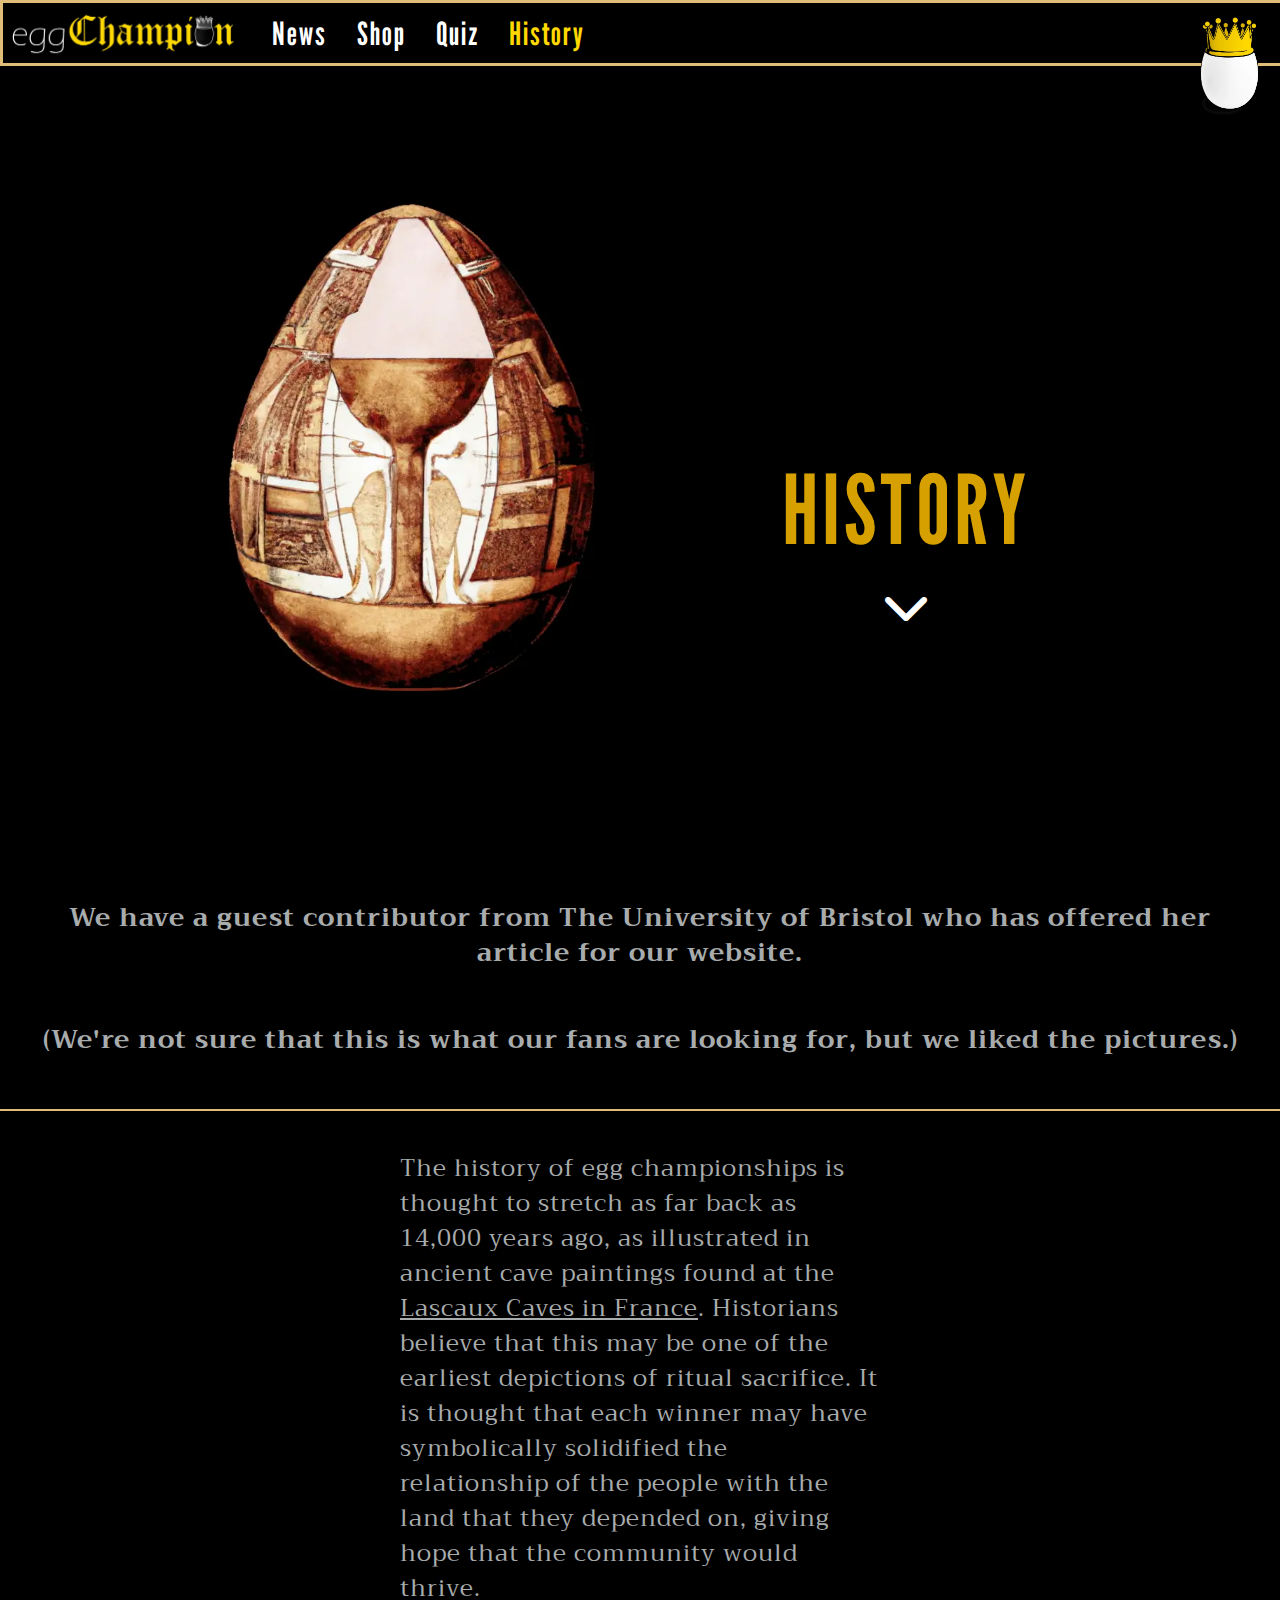
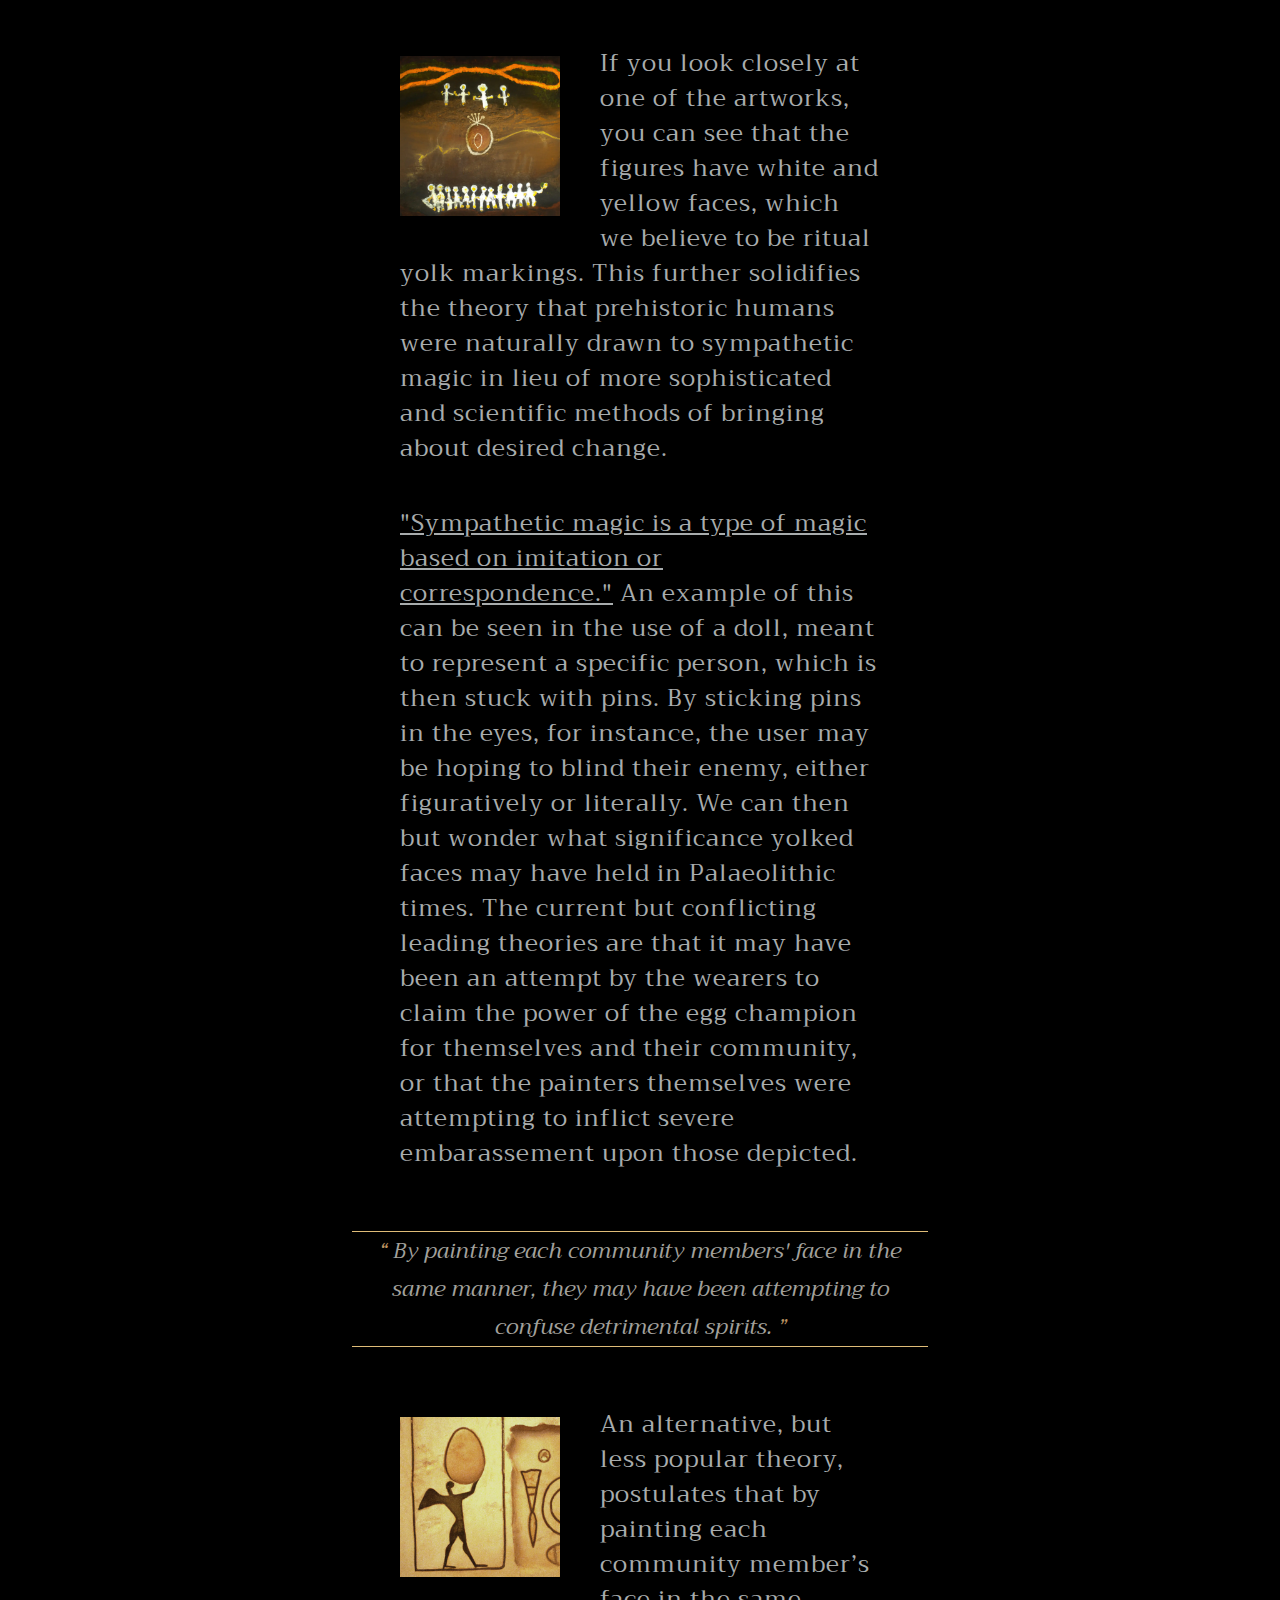
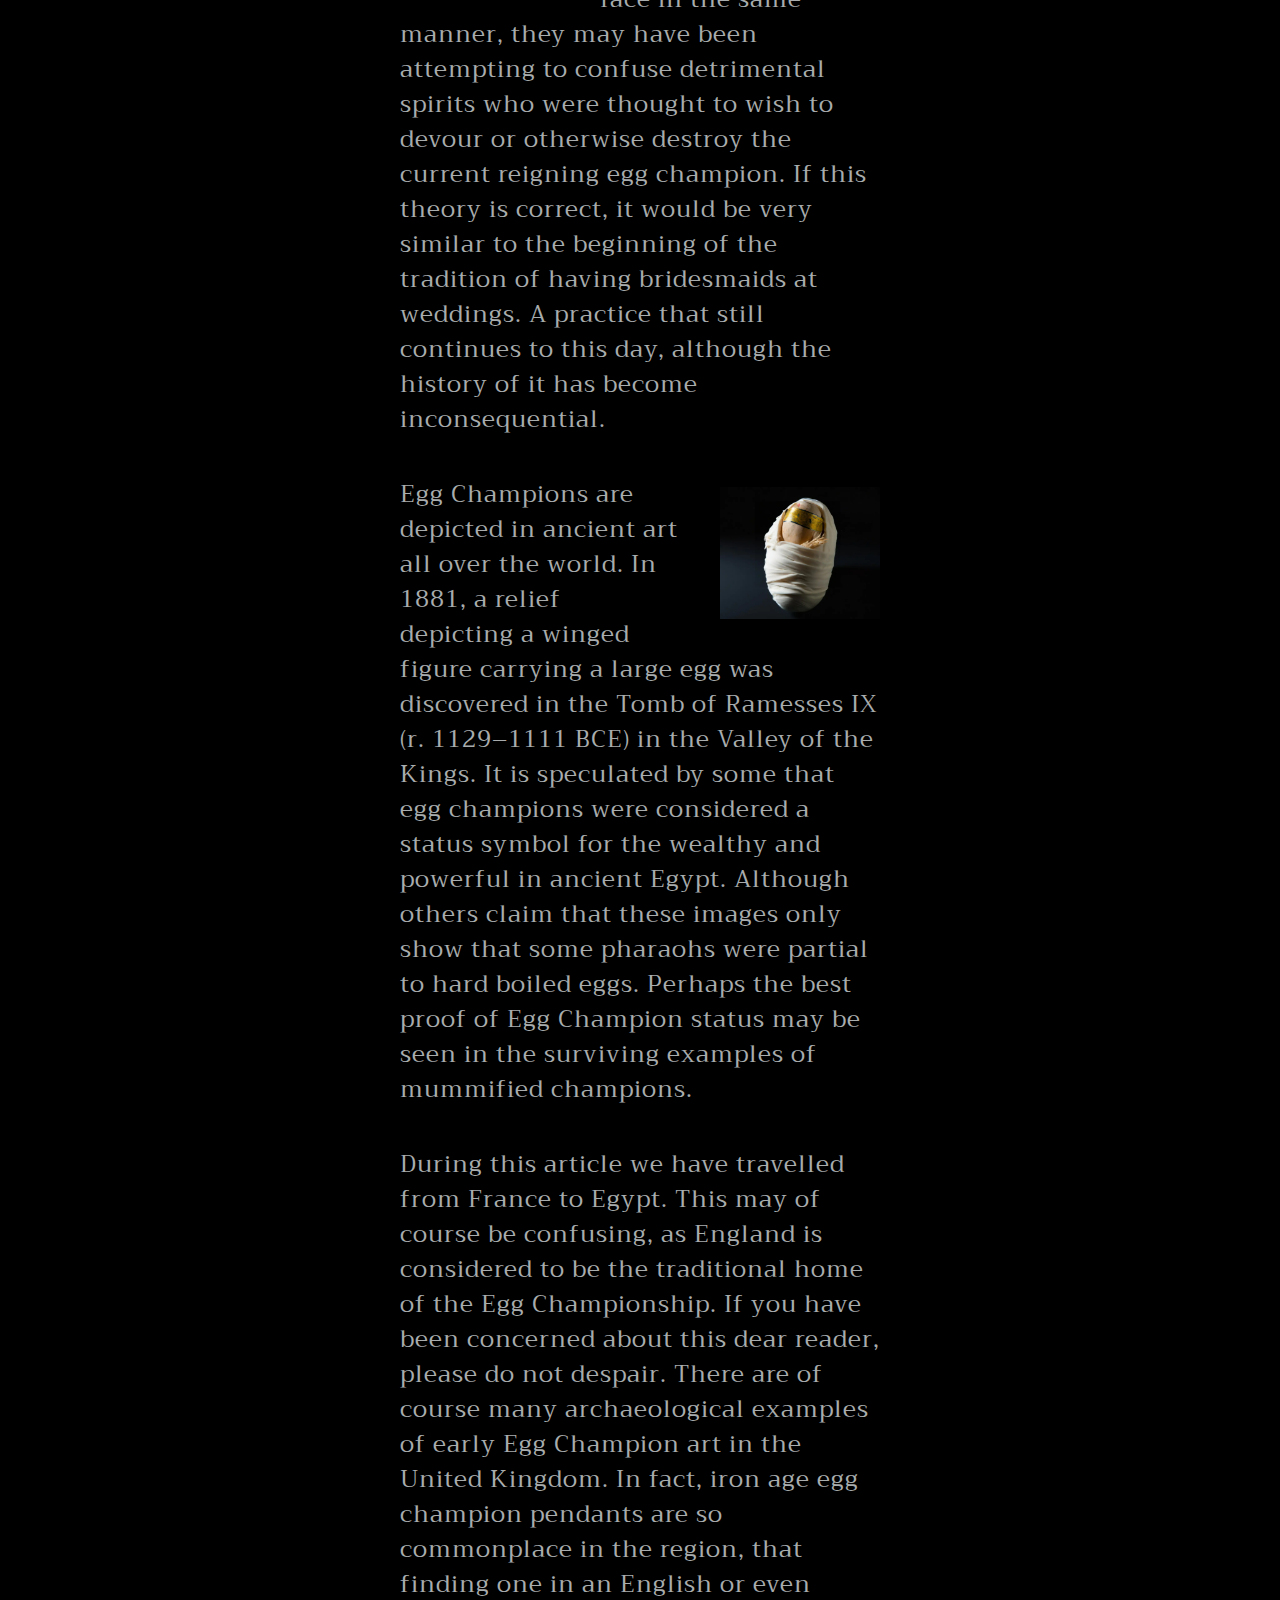
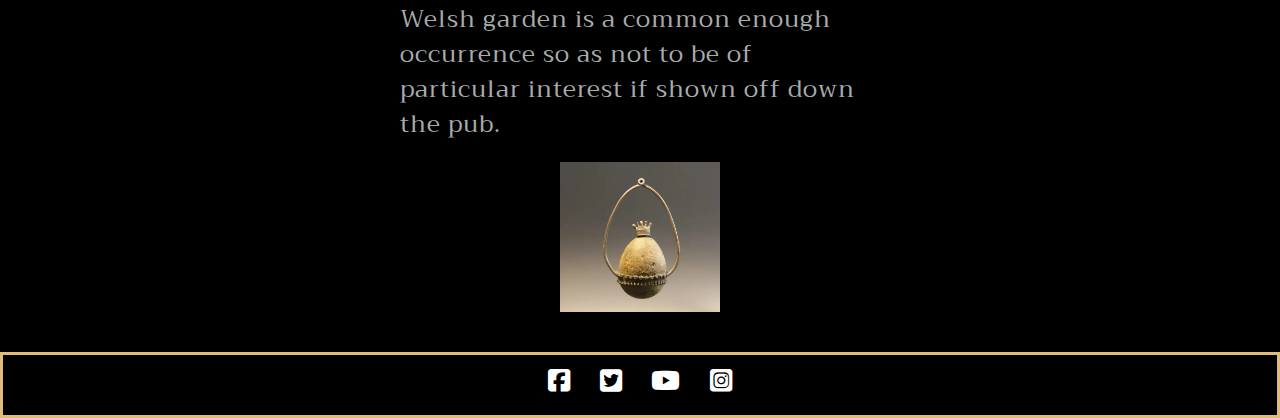
==== commit 7511457d: "Fix logo image link in history page mobile view" ====
--- a/history.html
+++ b/history.html
@@ -20,7 +20,7 @@
 		<nav>
 			<ul id="menu">
 				<li>
-					<a href="index.html"><img src="assets/images/right-logo.png" alt="Logo" id="left-logo-mobile-view"></a>
+					<a href="index.html"><img src="assets/images/right-logo.webp" alt="Logo" id="left-logo-mobile-view"></a>
 				</li>
 				<li>
 					<a href="news.html" aria-label="Go to our news page" class="not-active">News</a>
@@ -51,7 +51,6 @@
 		</div>
 	</div>
 <!-- Article Intro -->
-	
 	<div class="page-intro margin-bottom mobile-padding">
 		<div id="jump-to-article">
 			<p>We have a guest contributor from The University of Bristol who has offered her article for our website.</p>
--- a/assets/css/style.css
+++ b/assets/css/style.css
@@ -145,7 +145,7 @@
 #right-logo {
 	height: 100px;
 	width: 100px;
-	background-image: url("../images/right-logo.png");
+	background-image: url("../images/right-logo.webp");
 	background-repeat: no-repeat;
 	background-size: contain;
 	background-position: right top;
@@ -518,7 +518,7 @@
   	width: 33.33%;
 	text-align: center;
 	line-height: 150%;
-	padding: 120px 0;
+	padding: 60px 0;
 	border: none;
 }
 
@@ -675,11 +675,8 @@
 
 /* ------------------------ Mobiles / Tablets ----------------------------- */
 
+/* Index Page */
 @media screen and (min-width: 1366px) and (max-width: 1618px) {
-	#quiz-egg-text, #history-egg-text, #shop-egg-text, #news-egg-text {
-	  left: 75%;
-	}
-
 	#big-egg-1-text {
 		left: 85%;
 	}
@@ -693,23 +690,27 @@
 	}
 }
 
-@media screen and (max-width: 1365px) {
-	#big-egg-1, #big-egg-2, #big-egg-3, #history-egg, #shop-egg, #news-egg, #quiz-egg {
+@media screen and (min-width: 944px) and (max-width: 1317px) { 
+	#big-egg-1, #big-egg-2, #big-egg-3, .container {
+	  height: 70vw;
+  }
+
+  #big-egg-1-text, #big-egg-2-text, #big-egg-3-text {
+	  position: static;
+	  text-align: center;
+	  font-size: 400%;
+  }
+}
+
+@media screen and (max-width: 1317px) {
+	#big-egg-1, #big-egg-2, #big-egg-3 {
 		height: 60vh;
 		background-position: center center;
 	}
-	
-	.margin-bottom {
-		margin-bottom: 0;
-	}
 
 	#big-egg-1-text, 
 	#big-egg-2-text, 
-	#big-egg-3-text, 
-	#history-egg-text, 
-	#news-egg-text, 
-	#quiz-egg-text, 
-	#shop-egg-text {
+	#big-egg-3-text {
 		display: none;
 	}
 
@@ -720,6 +721,53 @@
 		text-transform: uppercase;
 		text-align: center;
 	}
+}
+
+@media screen and (max-width: 944px) {
+	#big-egg-1, #big-egg-2, #big-egg-3 {
+		height: 100vw;
+	}
+
+	#big-egg-1-text, #big-egg-2-text, #big-egg-3-text {
+		position: static;
+		text-align: center;
+		font-size: 200%;
+	}
+}
+
+@media screen and (max-width: 689px) {
+	#big-egg-2, #big-egg-3 {
+		background-size: cover;
+	}
+}
+/* ---------- */
+
+@media screen and (min-width: 1366px) and (max-width: 1618px) {
+	#quiz-egg-text, #history-egg-text, #shop-egg-text, #news-egg-text {
+	  left: 75%;
+	}
+
+	#history-box {
+		width: 70%;
+	}
+}
+
+@media screen and (max-width: 1365px) {
+	#history-egg, #shop-egg, #news-egg, #quiz-egg {
+		height: 60vh;
+		background-position: center center;
+	}
+	
+	.margin-bottom {
+		margin-bottom: 0;
+	}
+
+	#history-egg-text, 
+	#news-egg-text, 
+	#quiz-egg-text, 
+	#shop-egg-text {
+		display: none;
+	}
 
 	#shop-box {
 	  	margin: 0;
@@ -735,68 +783,15 @@
 		padding: 0 30px;
 	}
 
-	/* Quiz */
-
 	#egg-quiz {
 		background-size: cover;
 	}
 }
 
 @media screen and (max-width: 912px) {
-	.img-size {
-		width: 40vw;
-		height: auto;
-	}
-
-	.winner {
-		font-size: 5vw;
-		text-shadow: none;
-		background-color: black;
-		top: 48%;
-  	left: 33%;
-	}
-
-	.vs-background-text {
-		font-size: 10vw;
-		text-shadow: none;
-		background-color: black;
-		padding: 4px;
-	}
-
-	.vs-background-text-2, #round2, #round3 {
-		font-size: 10vw;
-		text-shadow: none;
-		background-color: black;
-		text-align: center;
-		top: 10%;
-	  left: 50%;
-		margin-top: 10%;
-		padding: 4px;
-	}
-
-	.vs-name-left {
-		font-size: 5vw;
-		top: 70%;
-	  left: 25%;
-		text-shadow: none;
-		background-color: black;
-		padding: 4px;
-		position: relative;
-	}
-
-	.vs-name-right {
-		font-size: 5vw;
-		top: 70%;
-	  left: 74.5%;
-		text-shadow: none;
-		background-color: black;
-		padding: 4px;
-		position: relative;
-	}
-
 	.column {
 		float: none;
-  	width: 100%;
+  		width: 100%;
 		text-align: center;
 		line-height:150%;
 		padding: 20px 0;
@@ -817,7 +812,7 @@
 
 	.title-image-and-text {
 		top: 50%;
-	  left: 50%;
+	  	left: 50%;
 	}
 
 	.title-img-size {
@@ -826,8 +821,8 @@
 	}
 
 	#form {
-	font-size: 18px;
-}
+		font-size: 18px;
+	}
 
 	#egg-quiz h2 {
 		font-size: 16px;
@@ -843,7 +838,113 @@
 
 }
 
-/* 	---------------------------- */
+/* For tablet view of News Page*/
+@media screen and (min-width: 626px) and (max-width: 912px) { 
+	.img-size {
+		width: 30vw;
+		height: auto;
+	}
+
+	.winner {
+		font-size: 4vw;
+		text-shadow: none;
+		background-color: black;
+		top: 48%;
+  		left: 33%;
+	}
+
+	.vs-background-text {
+		font-size: 7vw;
+		text-shadow: none;
+		background-color: black;
+		padding: 4px;
+	}
+
+	.vs-background-text-2, #round2, #round3 {
+		font-size: 7vw;
+		text-shadow: none;
+		background-color: black;
+		text-align: center;
+		top: 10%;
+	  	left: 50%;
+		margin-top: 10%;
+		padding: 4px;
+	}
+
+	.vs-name-left {
+		font-size: 5vw;
+		top: 70%;
+	  	left: 25%;
+		text-shadow: none;
+		background-color: black;
+		padding: 4px;
+		position: relative;
+	}
+
+	.vs-name-right {
+		font-size: 5vw;
+		top: 70%;
+	  	left: 74.5%;
+		text-shadow: none;
+		background-color: black;
+		padding: 4px;
+		position: relative;
+	}
+}
+
+/* For smaller mobile responsiveness for news page */
+@media screen and (max-width: 626px) {
+	.img-size {
+		width: 40vw;
+		height: auto;
+	}
+
+	.winner {
+		font-size: 5vw;
+		text-shadow: none;
+		background-color: black;
+		top: 48%;
+  		left: 33%;
+	}
+
+	.vs-background-text {
+		font-size: 10vw;
+		text-shadow: none;
+		background-color: black;
+		padding: 4px;
+	}
+
+	.vs-background-text-2, #round2, #round3 {
+		font-size: 10vw;
+		text-shadow: none;
+		background-color: black;
+		text-align: center;
+		top: 10%;
+	  	left: 50%;
+		margin-top: 10%;
+		padding: 4px;
+	}
+
+	.vs-name-left {
+		font-size: 5vw;
+		top: 70%;
+	  	left: 25%;
+		text-shadow: none;
+		background-color: black;
+		padding: 4px;
+		position: relative;
+	}
+
+	.vs-name-right {
+		font-size: 5vw;
+		top: 70%;
+	  	left: 74.5%;
+		text-shadow: none;
+		background-color: black;
+		padding: 4px;
+		position: relative;
+	}
+}
 	
 @media screen and (max-width: 689px) {
 	#left-logo {
@@ -864,11 +965,6 @@
 		margin-left: 15px;
 	}
 
-	/* 	Index */
-	#big-egg-2, #big-egg-3 {
-		background-size: cover;
-	}
-
 	/* 	History */
 	#article {
 		padding: 6px 6px;
@@ -886,7 +982,7 @@
 	}
 
 	#shop-info {
-	  font-size: 18px;
+	  	font-size: 18px;
 	}
 	
 	.article-text {
@@ -917,21 +1013,11 @@
 
 @media screen and (max-width: 355px) {
 	#menu {
-    font-size: 140%;
+    	font-size: 140%;
 	}
 }
 
 @media screen and (min-width: 944px) and (max-width: 1417px) { 
-  #big-egg-1, #big-egg-2, #big-egg-3, .container {
-		height: 70vw;
-	}
-
-	#big-egg-1-text, #big-egg-2-text, #big-egg-3-text {
-		position: static;
-		text-align: center;
-		font-size: 400%;
-	}
-
 	#egg-quiz {
 		background-size: cover;
 	}
@@ -956,14 +1042,14 @@
 		margin-left: 15px;
 	}
 	
-	#big-egg-1, #big-egg-2, #big-egg-3, .container {
+	.container {
 		height: 100vw;
 	}
 
-	#big-egg-1-text, #big-egg-2-text, #big-egg-3-text, #history-egg-text, #shop-egg-text {
-	position: static;
-	text-align: center;
-	font-size: 200%;
+	#history-egg-text, #shop-egg-text {
+		position: static;
+		text-align: center;
+		font-size: 200%;
 	}
 
 	#quiz-egg-text {
@@ -991,8 +1077,11 @@
 
 	.img-right-wrap, .img-left-wrap, #necklace {
 		float: none;
-		padding: 10px;
-		width: 90%;
+		display: block;
+		margin-left: auto;
+		margin-right: auto;
+		width: 50%;
+		padding: 30px 40px 30px 40px;
 	}
 
 	.margin-bottom {
@@ -1000,7 +1089,7 @@
 	}
 	
 	#shop-box {
-	  margin-right: 0;
+	  	margin-right: 0;
 		background: transparent;
 		background-size: contain;
 	}
@@ -1014,10 +1103,10 @@
 	}
 
 	.column {
-  	width: 100%;
+  		width: 100%;
 		text-align: center;
 		line-height:150%;
-		padding: 60px 0;
+		padding: 20;
 	}
 
 	#history-box {
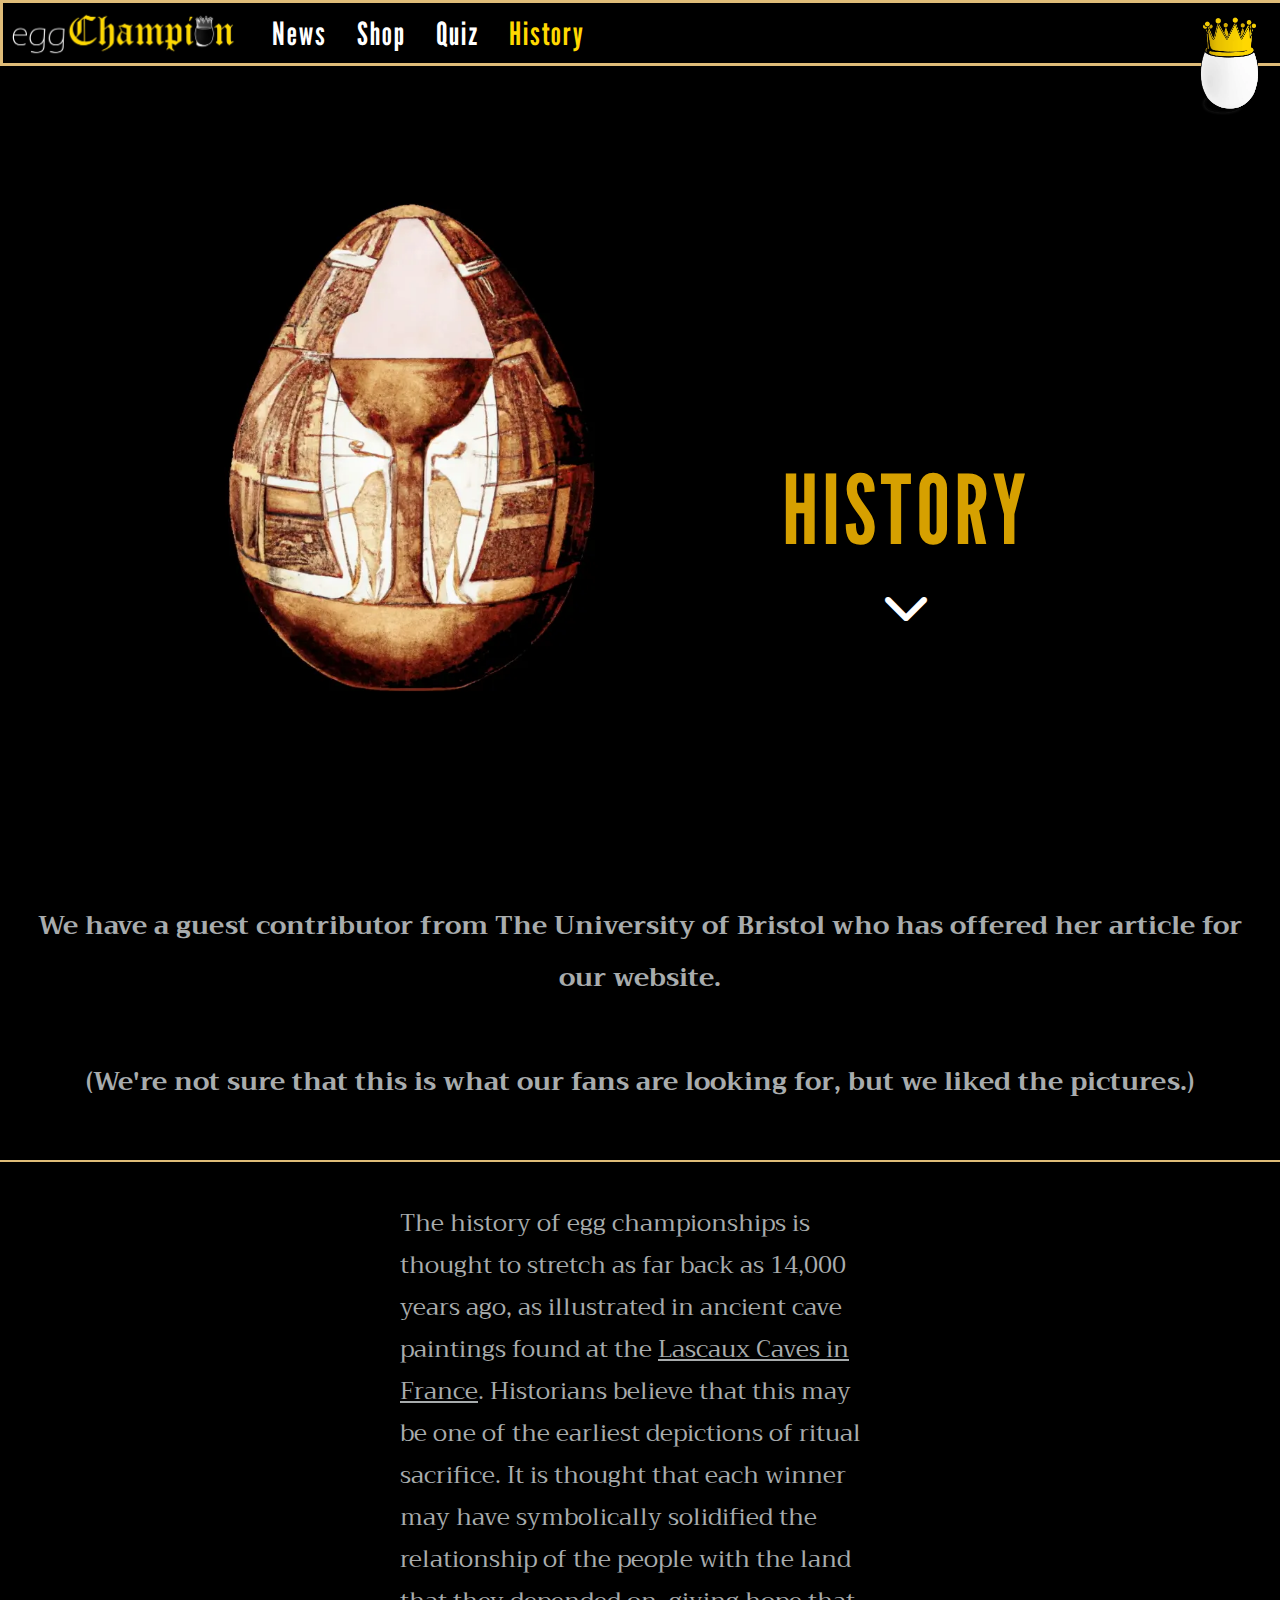
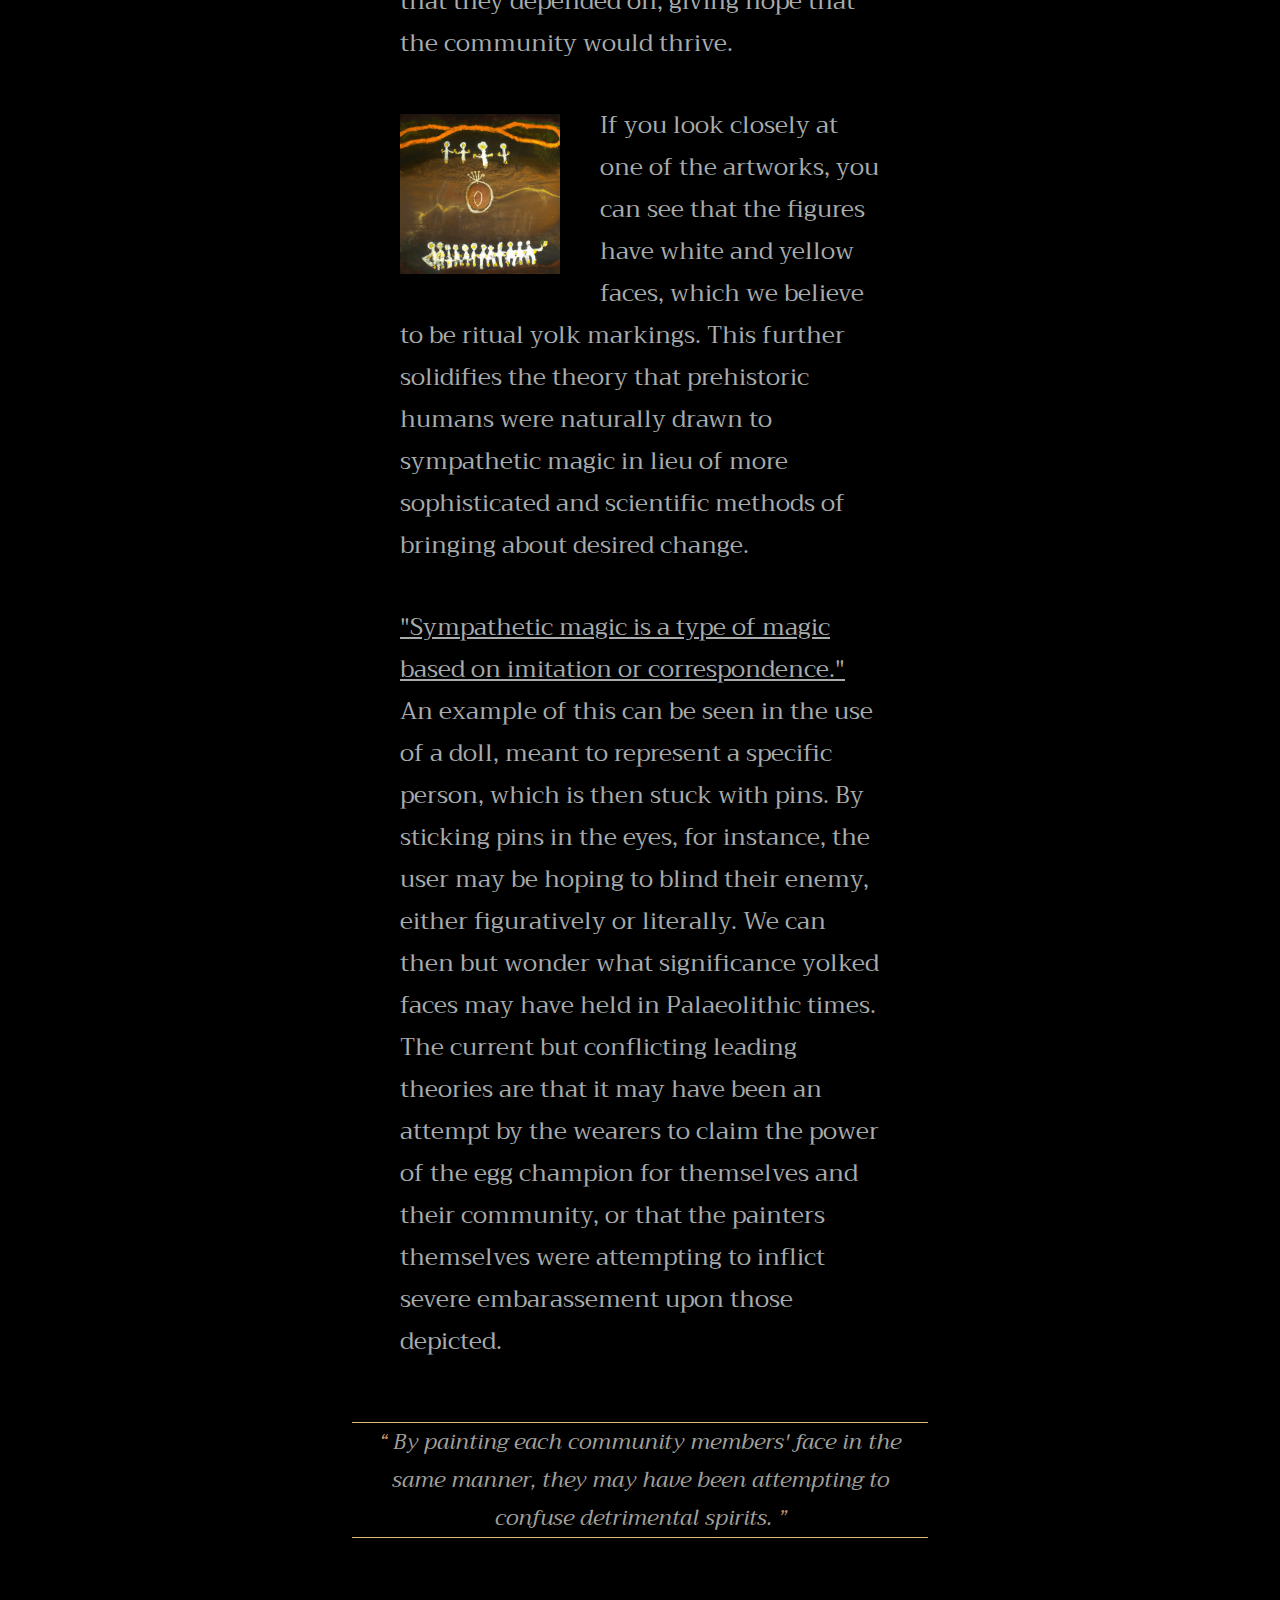
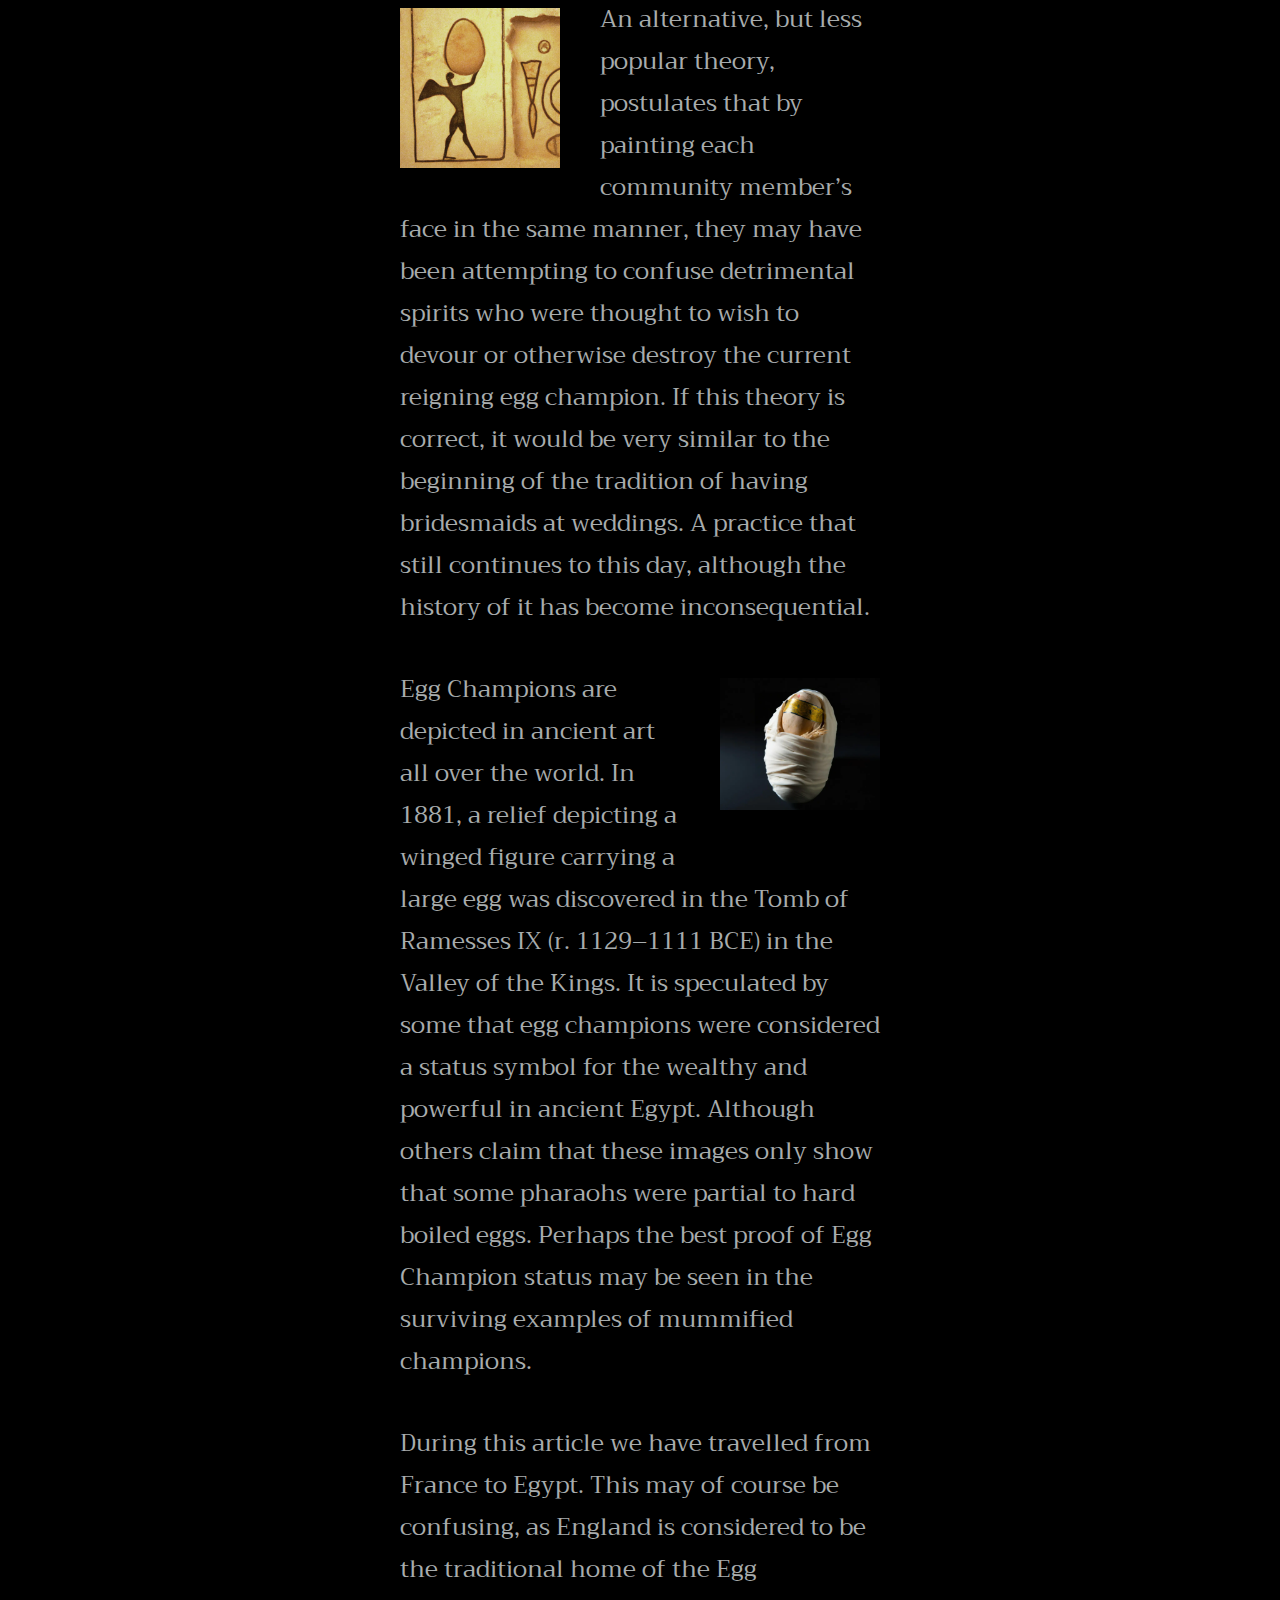
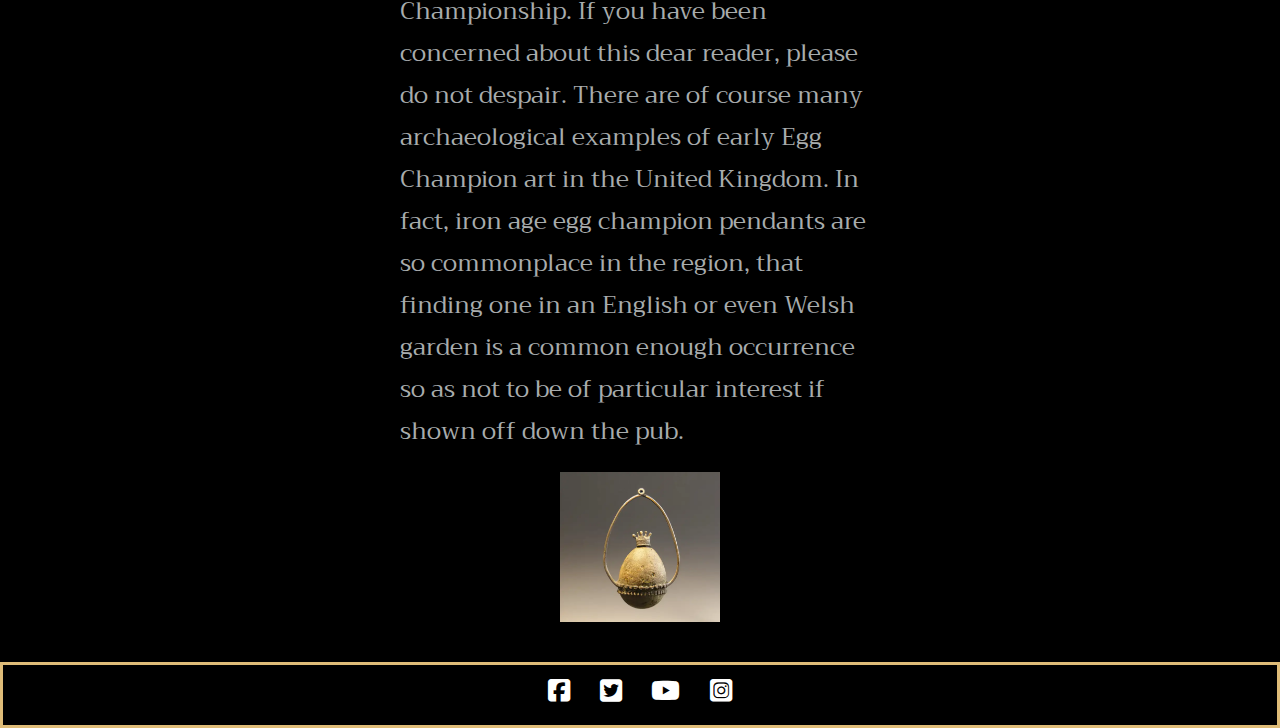
==== commit efcb0aac: "Add aria labels to History page" ====
--- a/history.html
+++ b/history.html
@@ -14,13 +14,13 @@
 <body>
 <!-- 	Menu -->
   	<header>
-		<a href="index.html">
+		<a href="index.html" aria-label="Home Page">
 			<img src="assets/images/left-logo-words.webp" alt="Egg Champion Logo" id="left-logo">
 		</a>
 		<nav>
 			<ul id="menu">
 				<li>
-					<a href="index.html"><img src="assets/images/right-logo.webp" alt="Logo" id="left-logo-mobile-view"></a>
+					<a href="index.html" aria-label="Home Page"><img src="assets/images/right-logo.webp" alt="Logo" id="left-logo-mobile-view"></a>
 				</li>
 				<li>
 					<a href="news.html" aria-label="Go to our news page" class="not-active">News</a>
@@ -45,7 +45,7 @@
 				<img src="assets/images/history-egg.webp" alt="Ancient Egyptian Egg" class="title-img-size">
 				<div class="title-text" id="history-title-text">
 					<h1>History</h1>
-					<a id="chevron7" href="#jump-to-article"><i class="fa-solid fa-chevron-down"></i></a>
+					<a id="chevron7" href="#jump-to-article" aria-label="Scroll Down"><i class="fa-solid fa-chevron-down"></i></a>
 				</div>
 			</div>
 		</div>
@@ -65,7 +65,7 @@
 		<div id="article">
 			<div>
 				<p class="article-text">
-					The history of egg championships is thought to stretch as far back as 14,000 years ago, as illustrated in ancient cave paintings found at the <a href="https://simple.wikipedia.org/wiki/Lascaux" target="_blank">Lascaux Caves in France</a>. Historians believe that this may be one of the earliest depictions of ritual sacrifice. It is thought that each winner may have symbolically solidified the relationship of the people with the land that they depended on, giving hope that the community would thrive. 
+					The history of egg championships is thought to stretch as far back as 14,000 years ago, as illustrated in ancient cave paintings found at the <a href="https://simple.wikipedia.org/wiki/Lascaux" target="_blank" aria-label="Go to wikipedia article about the Lascaux Caves in France">Lascaux Caves in France</a>. Historians believe that this may be one of the earliest depictions of ritual sacrifice. It is thought that each winner may have symbolically solidified the relationship of the people with the land that they depended on, giving hope that the community would thrive. 
 				</p>
 				<div>
 					<figure>
@@ -77,7 +77,7 @@
 				</p>
 			</div>
 			<p class="article-text">
-				<a href="https://en.wikipedia.org/wiki/Sympathetic_magic#:~:text=Sympathetic%20magic%2C%20also%20known%20as,based%20on%20imitation%20or%20correspondence" target="_blank">"Sympathetic magic is a type of magic based on imitation or correspondence."</a> An example of this can be seen in the use of a doll, meant to represent a specific person, which is then stuck with pins. By sticking pins in the eyes, for instance, the user may be hoping to blind their enemy, either figuratively or literally. We can then but wonder what significance yolked faces may have held in Palaeolithic times. The current but conflicting leading theories are that it may have been an attempt by the wearers to claim the power of the egg champion for themselves and their community, or that the painters themselves were attempting to inflict severe embarassement upon those depicted.  
+				<a href="https://en.wikipedia.org/wiki/Sympathetic_magic#:~:text=Sympathetic%20magic%2C%20also%20known%20as,based%20on%20imitation%20or%20correspondence" target="_blank" aria-label="Go to Wikipedia Article about sympathetic magic">"Sympathetic magic is a type of magic based on imitation or correspondence."</a> An example of this can be seen in the use of a doll, meant to represent a specific person, which is then stuck with pins. By sticking pins in the eyes, for instance, the user may be hoping to blind their enemy, either figuratively or literally. We can then but wonder what significance yolked faces may have held in Palaeolithic times. The current but conflicting leading theories are that it may have been an attempt by the wearers to claim the power of the egg champion for themselves and their community, or that the painters themselves were attempting to inflict severe embarassement upon those depicted.  
 			</p>
 			<div>
 				<blockquote>
@@ -115,10 +115,10 @@
 <!-- 	Footer -->
 	<footer>
 		<ul class="social-networks">
-			<li><a href="https://www.facebook.com" target="_blank"><i class="fa-brands fa-square-facebook"></i></a></li>
-			<li><a href="https://www.twitter.com" target="_blank"><i class="fa-brands fa-square-twitter"></i></a></li>
-			<li><a href="https://www.youtube.com/@egg_champion" target="_blank"><i class="fa-brands fa-youtube"></i></a></li>
-			<li><a href="https://www.instagram.com/eggchampion/" target="_blank"><i class="fa-brands fa-square-instagram"></i></a></li>
+			<li><a href="https://www.facebook.com" target="_blank" aria-label="Facebook"><i class="fa-brands fa-square-facebook"></i></a></li>
+			<li><a href="https://www.twitter.com" target="_blank" aria-label="Twitter"><i class="fa-brands fa-square-twitter"></i></a></li>
+			<li><a href="https://www.youtube.com/@egg_champion" target="_blank" aria-label="YouTube"><i class="fa-brands fa-youtube"></i></a></li>
+			<li><a href="https://www.instagram.com/eggchampion/" target="_blank" aria-label="Instagram"><i class="fa-brands fa-square-instagram"></i></a></li>
 		</ul>
 	</footer>
 </body>
--- a/assets/css/style.css
+++ b/assets/css/style.css
@@ -18,14 +18,9 @@
 	color: #D6A000;
 }
 
-p {
-	letter-spacing: 1px;
-	line-height: 35px;
-}
-
 /* ------------------------------ Misc ----------------------------------- */
 
-#menu a:hover, 
+a:hover, 
 #chevron1:hover, 
 #chevron2:hover, 
 #chevron3:hover, 
@@ -61,20 +56,12 @@
 	color:white;
 }
 
-#youtube-button:hover, li i:hover {
-	color: #FFD800;
-}
-
-.active {
+#youtube-button:hover {
 	color: #FFD800;
 }
 
 hr {
 	border: 1px solid #dfbc78;
-}
-
-#results, #shop-info, #article {
-	padding-top: 100px;
 }
 
 .page-intro {
@@ -117,10 +104,6 @@
 #menu a {
 	font-family: "League Gothic";
 	text-decoration: none;
-}
-
-#menu a:hover {
-	color: #FFD800;
 }
 
 .active {
@@ -430,10 +413,6 @@
 	color: #A8ACAD;
 }
 
-a:hover {
-	color: #FFD800;
-}
-
 /* Partly taken from https://css-tricks.com/snippets/css/simple-and-nice-blockquote-styling/ and http://www.java2s.com/Code/HTMLCSS/Tags/borderforblockquote.htm*/
 blockquote {
 	text-align: center;
@@ -788,7 +767,36 @@
 	}
 }
 
-@media screen and (max-width: 912px) {
+/* Shop Page Merch Images */
+@media screen and (max-width: 1755px) {
+	.column {
+		float: none;
+  		width: 100%;
+		text-align: center;
+		line-height:150%;
+		padding: 50px 0;
+	}
+
+	.row {
+		padding: 50px 0;
+	}
+
+	.zazzle-image {
+		width: 30vw;
+	}
+}
+
+@media screen and (max-width: 1530px) {
+	.zazzle-image {
+		width: 40vw;
+	}
+}
+
+@media screen and (max-width: 915px) {
+	.zazzle-image {
+		width: 60vw;
+	}
+
 	.column {
 		float: none;
   		width: 100%;
@@ -797,16 +805,18 @@
 		padding: 20px 0;
 	}
 
-	.zazzle-image {
-		width: 70vw;
-	}
+	.row {
+		padding: 20px 0;
+	}
+}
+
 
 /* 	Page title image and text for news, shop, quiz & history */
-	
+@media screen and (max-width: 1188px) {
 	.title-text {
 		position: static;
 		margin: 0 auto;
-		font-size: 150%;
+		font-size: 200%;
 		white-space: normal;
 	}
 
@@ -816,7 +826,7 @@
 	}
 
 	.title-img-size {
-		width: 60vw;
+		width: 50vw;
 		height: auto;
 	}
 
@@ -835,7 +845,6 @@
 	#history-title-text, #egg-quiz-title-text, #news-title-text, #shop-title-text {
 		margin-left: 0;
 	}
-
 }
 
 /* For tablet view of News Page*/
